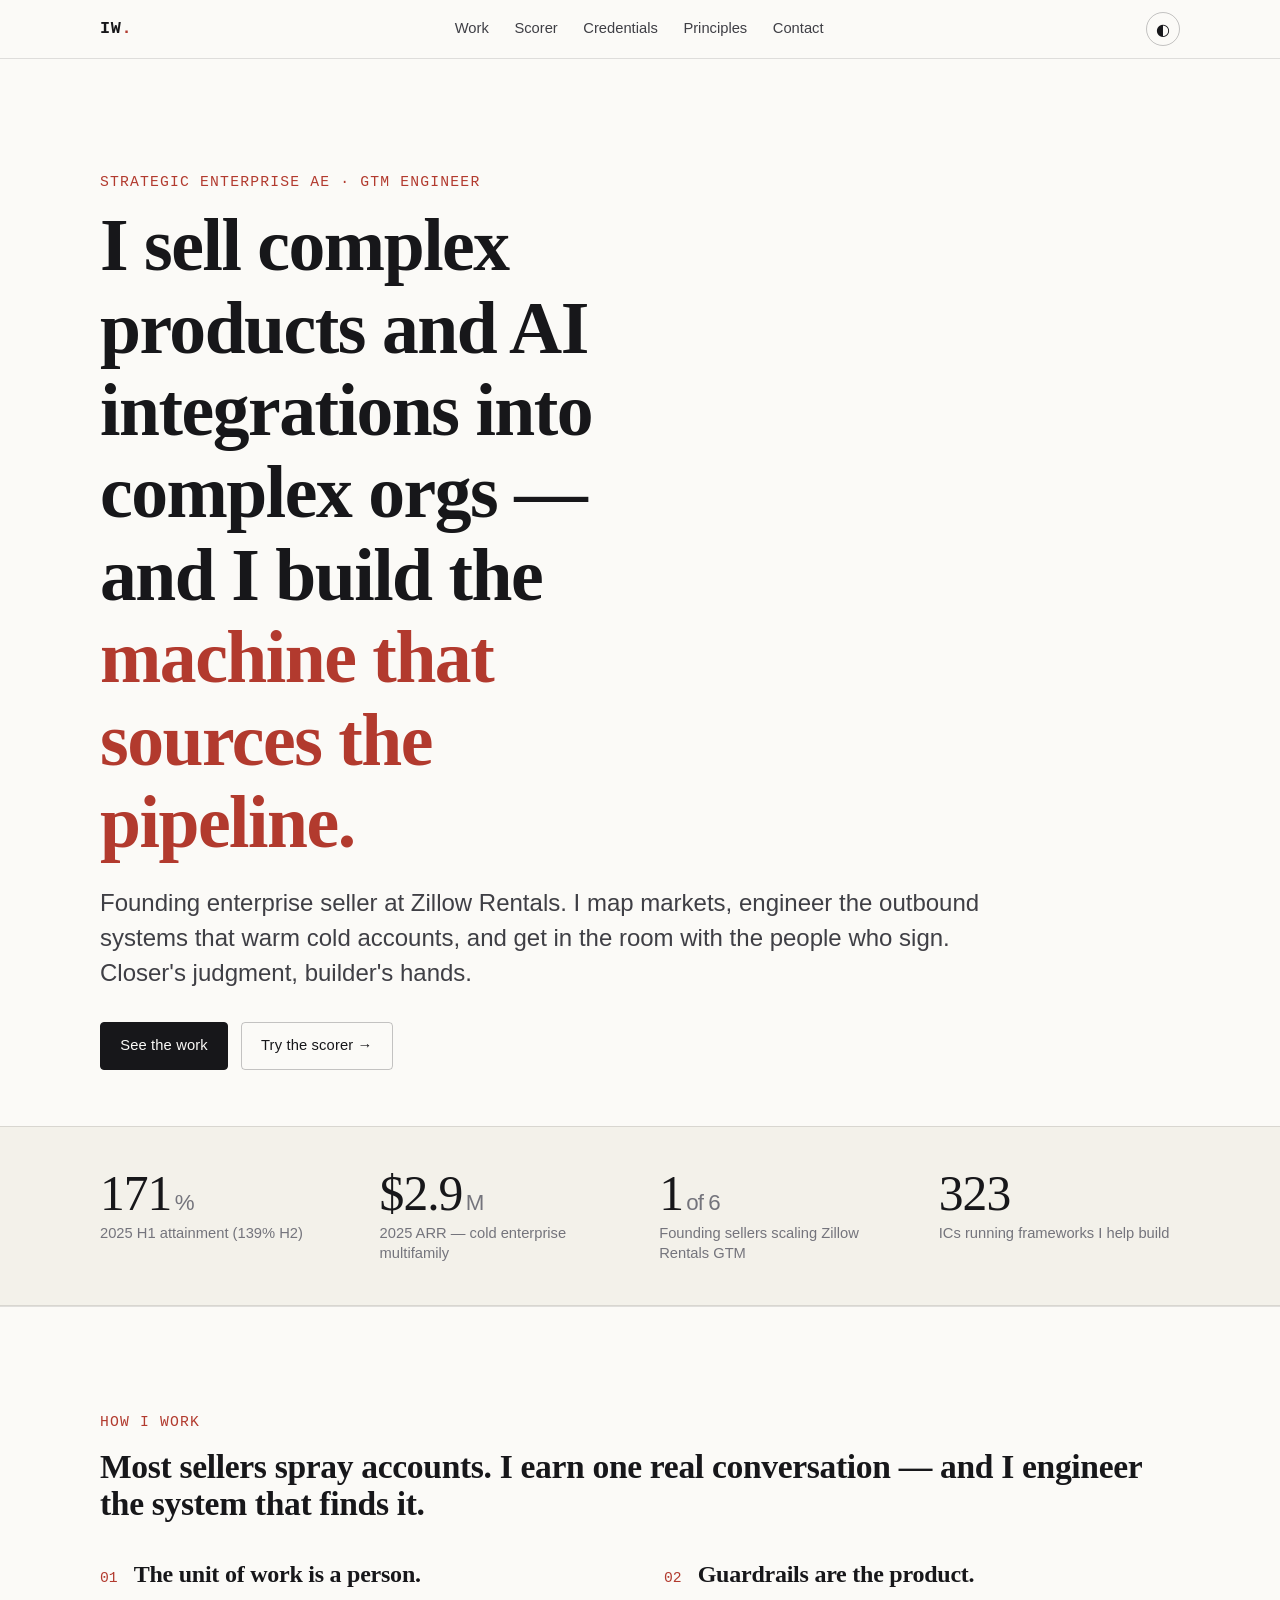
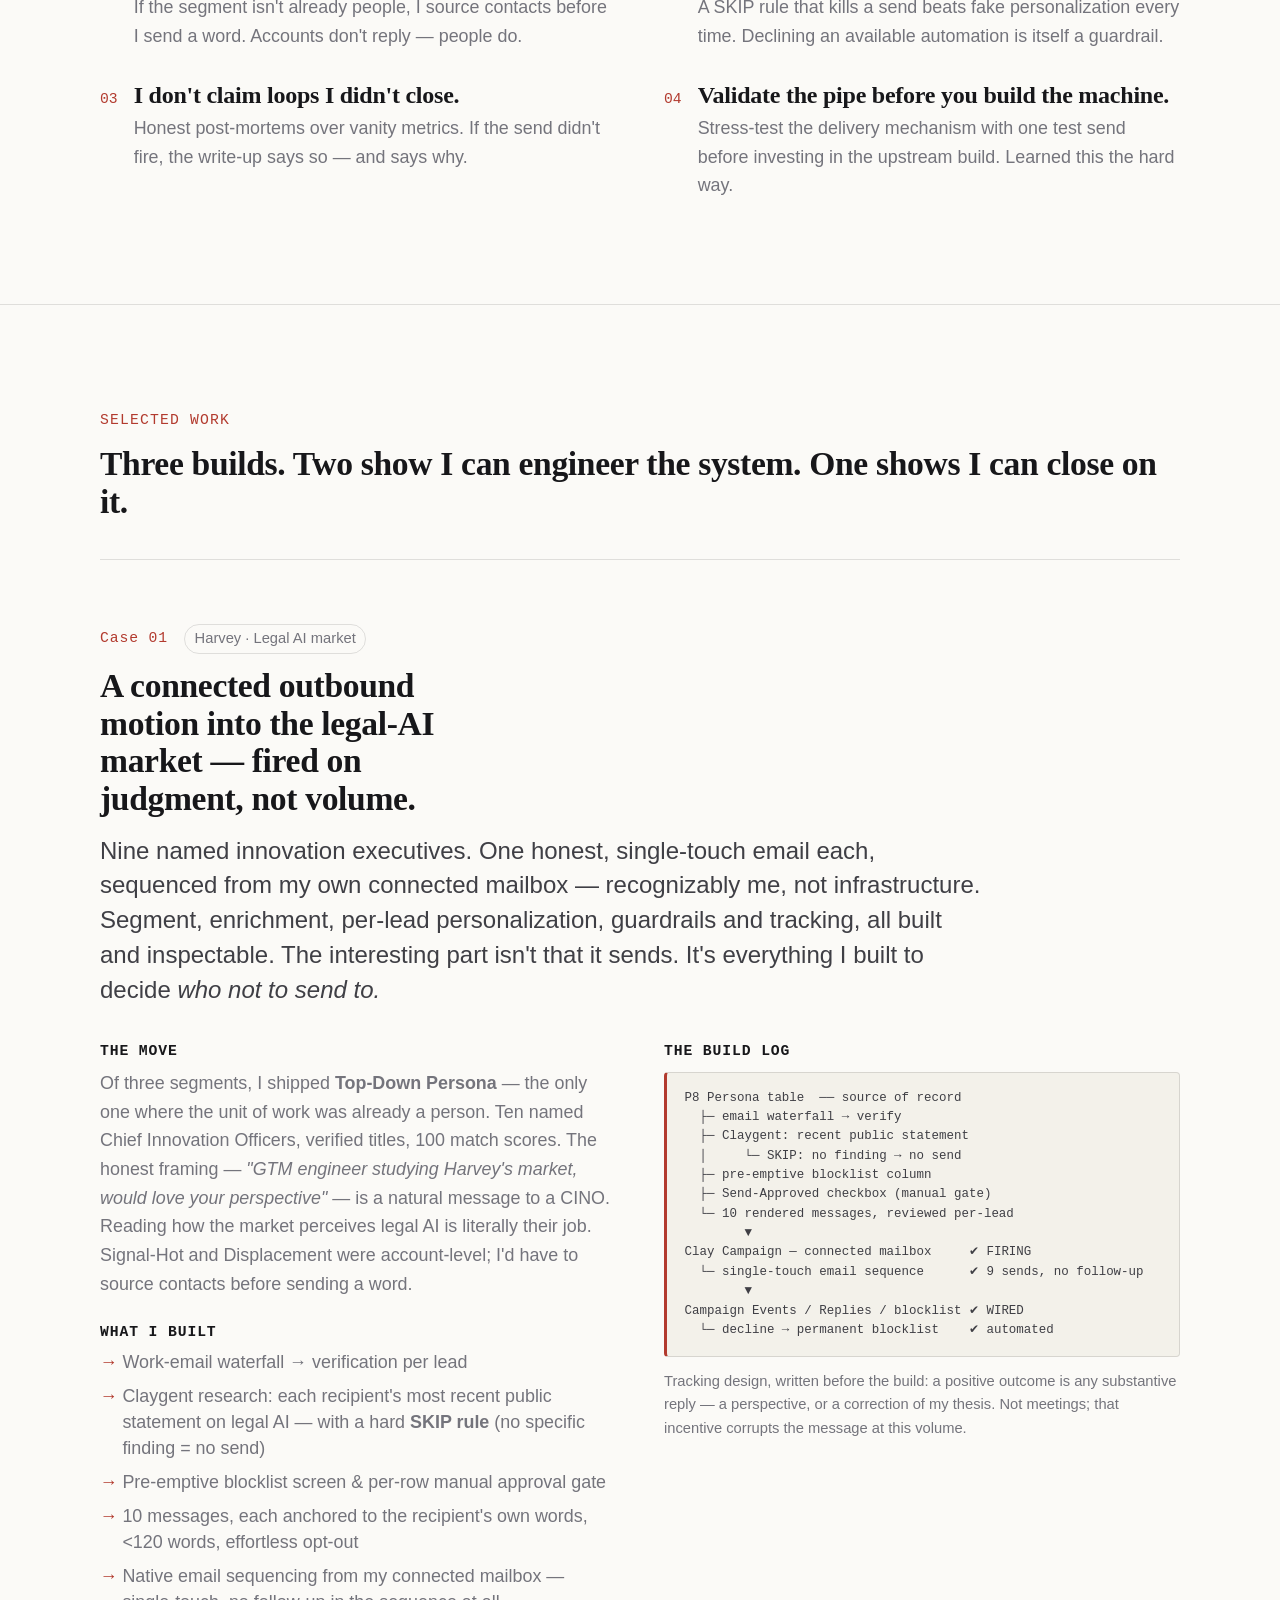
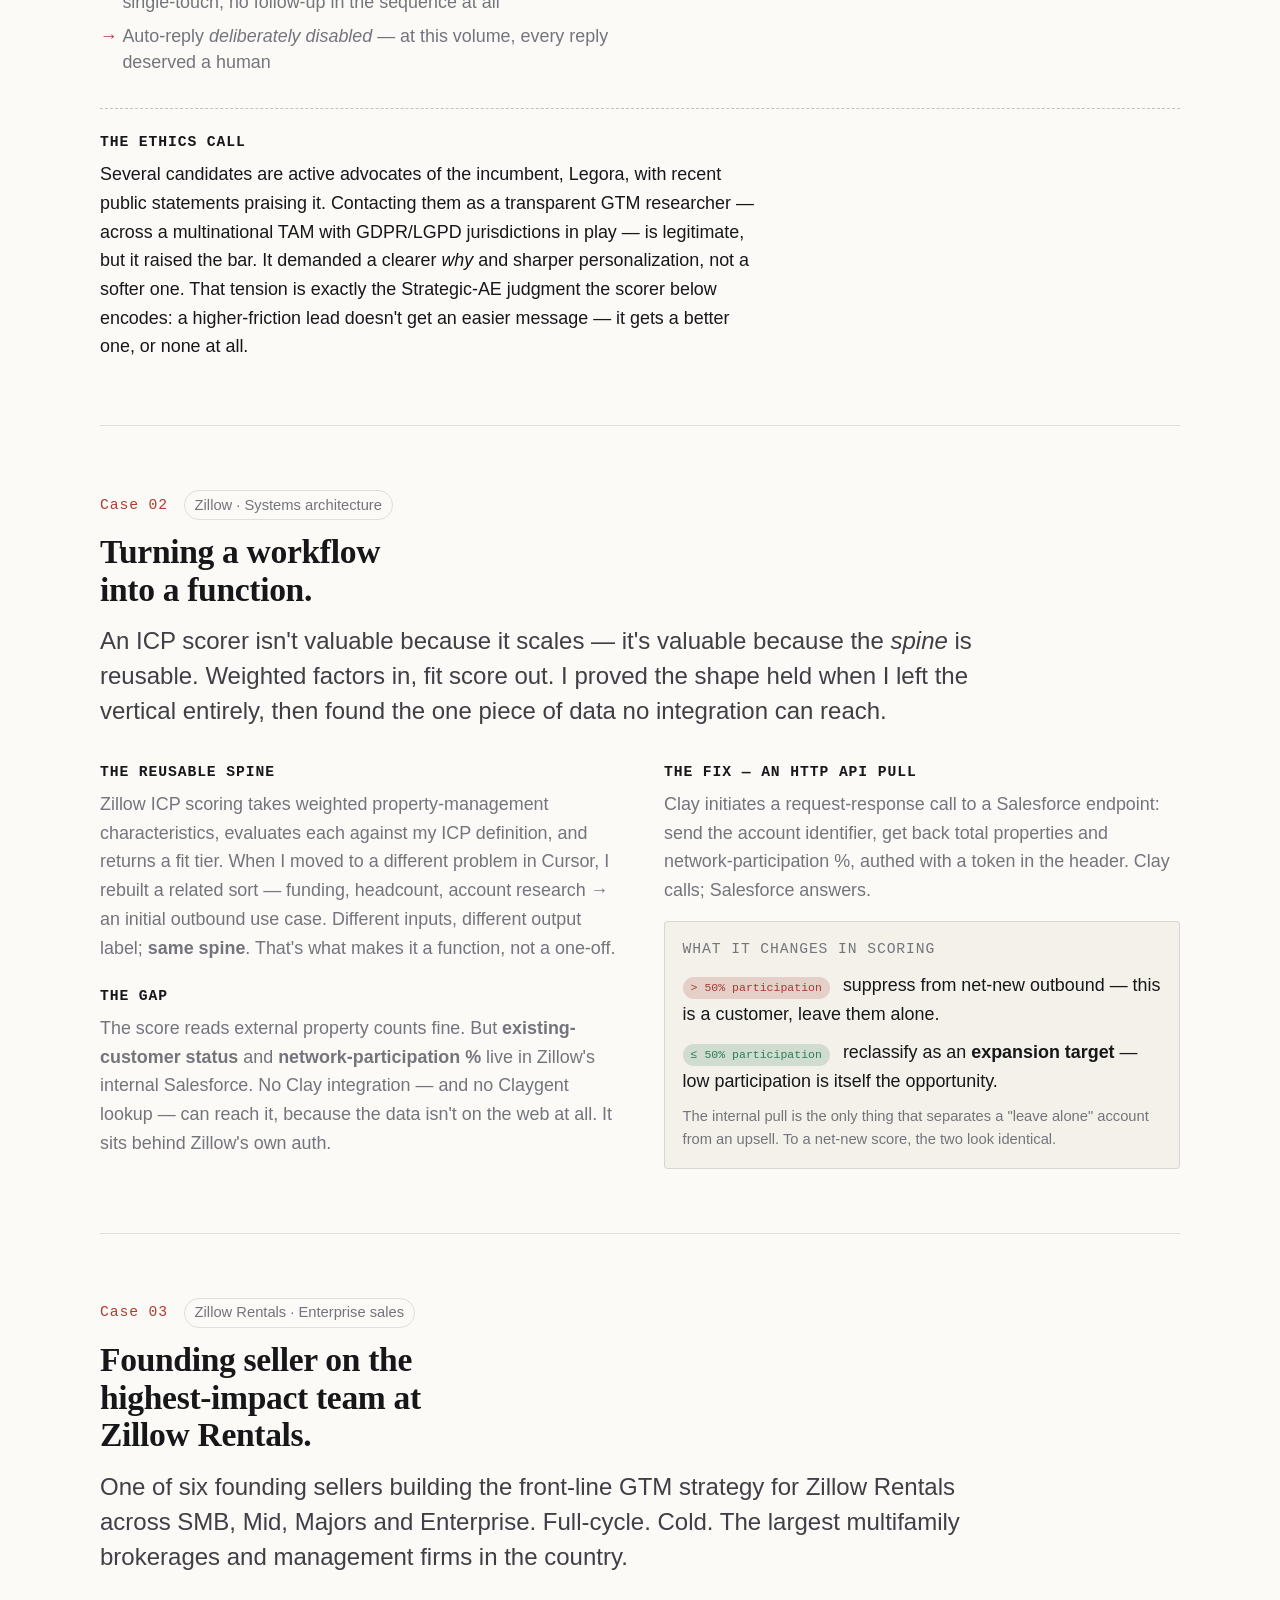
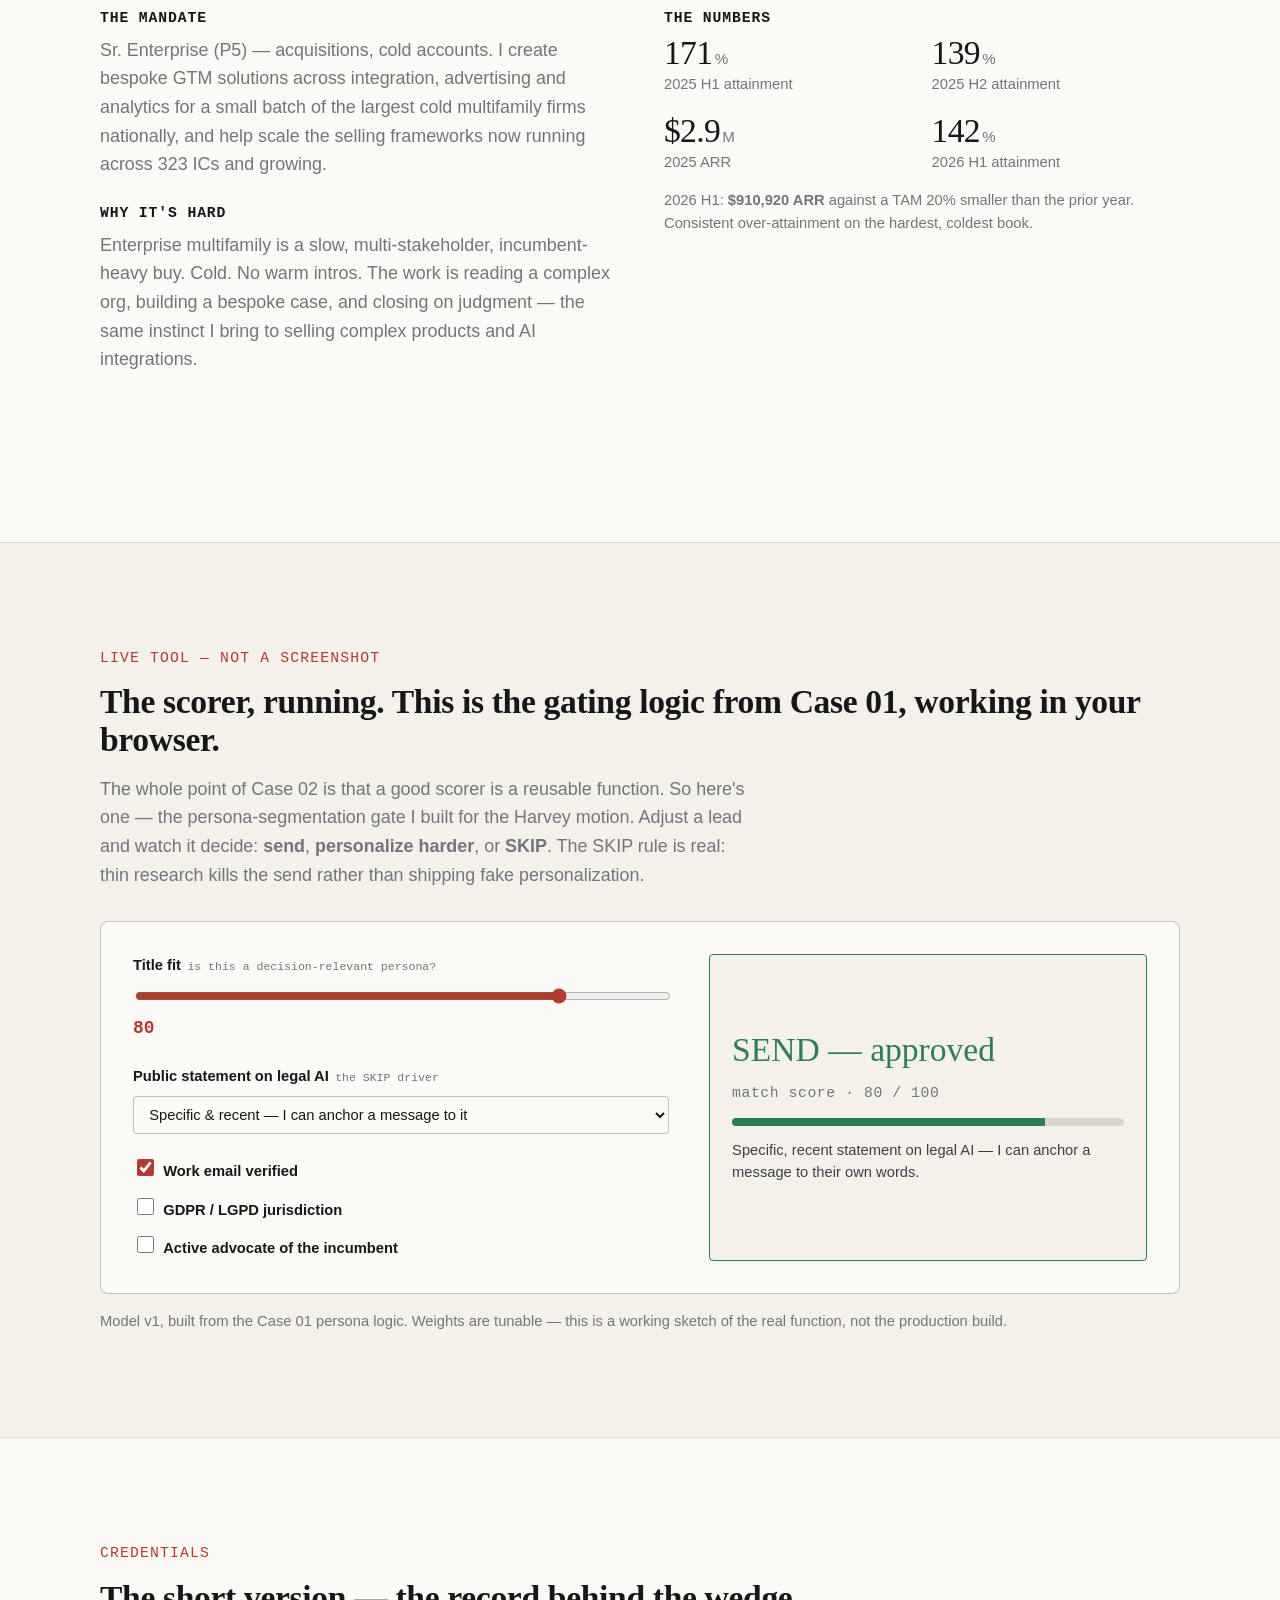
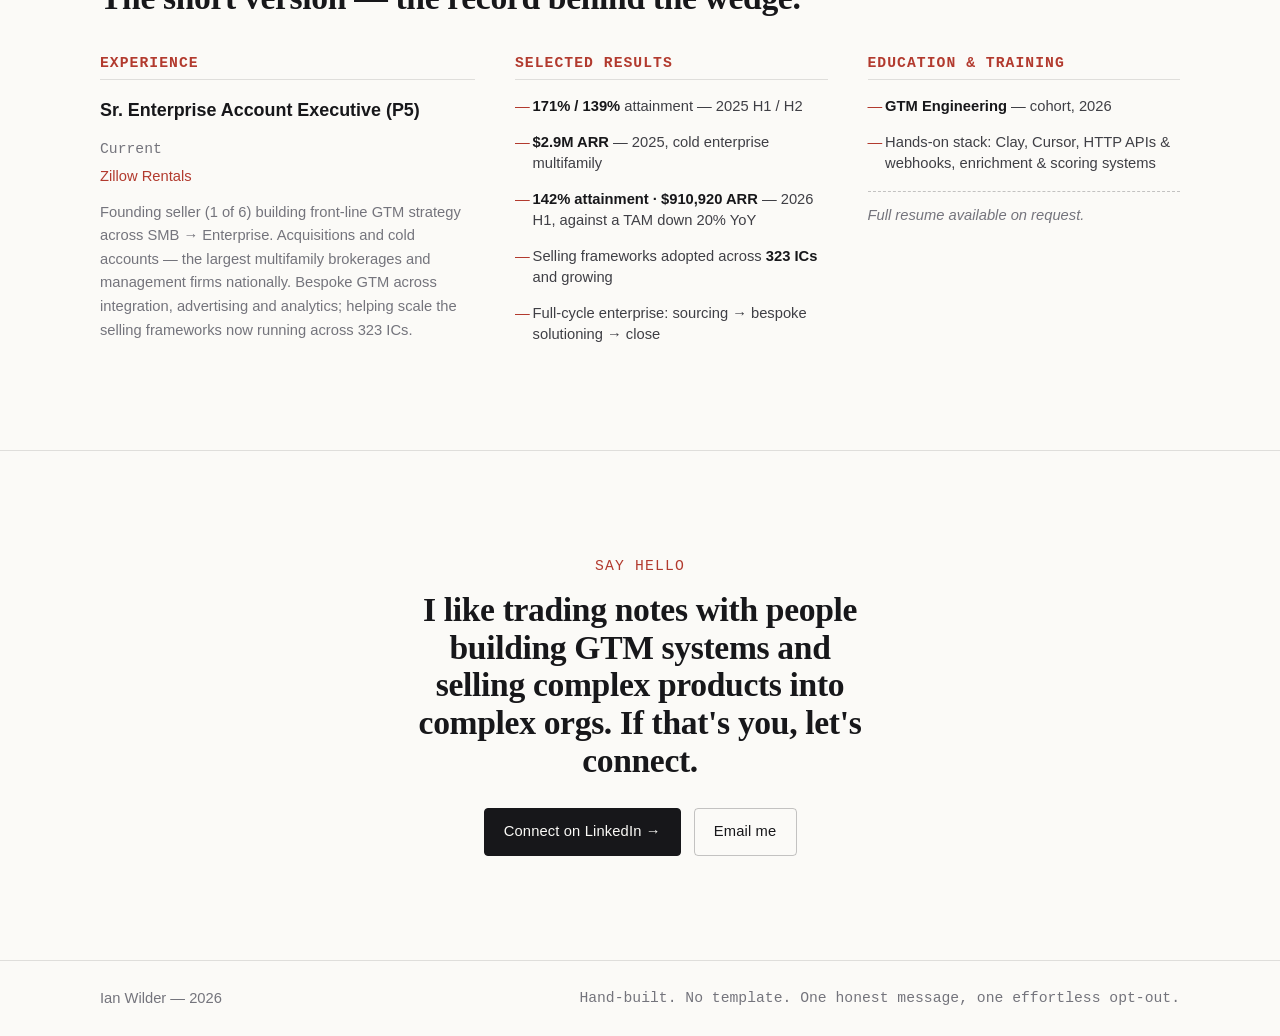
==== index.html @ 547ab1bb "Reframe positioning + add Credentials section - Hero/meta: 'complex AI' -> 'complex products and AI " ====
<!DOCTYPE html>
<html lang="en">
<head>
  <meta charset="UTF-8" />
  <meta name="viewport" content="width=device-width, initial-scale=1" />
  <title>Ian Wilder — Strategic Enterprise AE who builds his own pipeline</title>
  <meta name="description" content="Ian Wilder — Strategic enterprise AE and GTM engineer. I sell complex products and AI integrations into complex orgs and build the GTM systems that source the pipeline. Founding seller at Zillow Rentals." />
  <meta name="color-scheme" content="light dark" />
  <link rel="icon" href="data:image/svg+xml,%3Csvg xmlns='http://www.w3.org/2000/svg' viewBox='0 0 32 32'%3E%3Crect width='32' height='32' fill='%2317171a'/%3E%3Ctext x='50%25' y='53%25' dominant-baseline='middle' text-anchor='middle' font-family='monospace' font-weight='700' font-size='15' fill='%23fbfaf7'%3EIW%3C/text%3E%3Ccircle cx='25' cy='23' r='2.4' fill='%23b23a2e'/%3E%3C/svg%3E" />

  <!-- Open Graph -->
  <meta property="og:type" content="website" />
  <meta property="og:title" content="Ian Wilder — Strategic Enterprise AE who builds his own pipeline" />
  <meta property="og:description" content="Closer's judgment, builder's hands. I sell complex products and AI integrations into complex orgs and engineer the GTM systems that source the pipeline." />

  <link rel="preload" href="css/styles.css" as="style" />
  <link rel="stylesheet" href="css/styles.css" />
  <link rel="stylesheet" href="css/components.css" />
</head>
<body>
  <a href="#work" class="sr-only">Skip to work</a>

  <!-- ===================== NAV ===================== -->
  <header class="nav">
    <div class="wrap nav__inner">
      <a href="#top" class="nav__brand mono">IW<span class="nav__brand-dot">.</span></a>
      <nav class="nav__links" aria-label="Primary">
        <a href="#work">Work</a>
        <a href="#scorer">Scorer</a>
        <a href="#credentials">Credentials</a>
        <a href="#principles">Principles</a>
        <a href="#contact">Contact</a>
      </nav>
      <button id="themeToggle" class="theme-toggle" type="button" aria-label="Toggle colour theme" title="Toggle theme">
        <span aria-hidden="true" class="theme-toggle__icon">◐</span>
      </button>
    </div>
  </header>

  <main id="top">
    <!-- ===================== HERO ===================== -->
    <section class="hero">
      <div class="wrap">
        <p class="eyebrow">Strategic Enterprise AE · GTM Engineer</p>
        <h1 class="hero__title">
          I sell complex products and AI integrations into complex orgs&nbsp;— and I build the
          <span class="u-accent">machine that sources the pipeline.</span>
        </h1>
        <p class="hero__lead measure">
          Founding enterprise seller at Zillow Rentals. I map markets, engineer the
          outbound systems that warm cold accounts, and get in the room with the
          people who sign. Closer's judgment, builder's hands.
        </p>
        <div class="hero__cta">
          <a class="btn btn--primary" href="#work">See the work</a>
          <a class="btn" href="#scorer">Try the scorer &rarr;</a>
        </div>
      </div>
    </section>

    <!-- ===================== PROOF BAR ===================== -->
    <section class="proof" aria-label="Proof points">
      <div class="wrap proof__grid">
        <div class="stat">
          <span class="stat__num">171<span class="stat__unit">%</span></span>
          <span class="stat__label">2025 H1 attainment (139% H2)</span>
        </div>
        <div class="stat">
          <span class="stat__num">$2.9<span class="stat__unit">M</span></span>
          <span class="stat__label">2025 ARR — cold enterprise multifamily</span>
        </div>
        <div class="stat">
          <span class="stat__num">1<span class="stat__unit">of 6</span></span>
          <span class="stat__label">Founding sellers scaling Zillow Rentals GTM</span>
        </div>
        <div class="stat">
          <span class="stat__num">323</span>
          <span class="stat__label">ICs running frameworks I help build</span>
        </div>
      </div>
    </section>

    <!-- ===================== PRINCIPLES ===================== -->
    <section id="principles" class="section">
      <div class="wrap">
        <p class="eyebrow">How I work</p>
        <h2 class="section__title measure">Most sellers spray accounts. I earn one real conversation — and I engineer the system that finds it.</h2>
        <ol class="principles">
          <li class="principle">
            <span class="principle__n mono">01</span>
            <div>
              <h3>The unit of work is a person.</h3>
              <p class="muted">If the segment isn't already people, I source contacts before I send a word. Accounts don't reply — people do.</p>
            </div>
          </li>
          <li class="principle">
            <span class="principle__n mono">02</span>
            <div>
              <h3>Guardrails are the product.</h3>
              <p class="muted">A SKIP rule that kills a send beats fake personalization every time. Declining an available automation is itself a guardrail.</p>
            </div>
          </li>
          <li class="principle">
            <span class="principle__n mono">03</span>
            <div>
              <h3>I don't claim loops I didn't close.</h3>
              <p class="muted">Honest post-mortems over vanity metrics. If the send didn't fire, the write-up says so — and says why.</p>
            </div>
          </li>
          <li class="principle">
            <span class="principle__n mono">04</span>
            <div>
              <h3>Validate the pipe before you build the machine.</h3>
              <p class="muted">Stress-test the delivery mechanism with one test send before investing in the upstream build. Learned this the hard way.</p>
            </div>
          </li>
        </ol>
      </div>
    </section>

    <!-- ===================== WORK ===================== -->
    <section id="work" class="section">
      <div class="wrap">
        <p class="eyebrow">Selected work</p>
        <h2 class="section__title measure">Three builds. Two show I can engineer the system. One shows I can close on it.</h2>
      </div>

      <!-- CASE 01 -->
      <article class="case wrap" id="case-harvey">
        <header class="case__head">
          <span class="case__index mono">Case 01</span>
          <span class="case__tag">Harvey · Legal AI market</span>
        </header>
        <h3 class="case__title">A connected outbound motion into the legal-AI market — fired on judgment, not volume.</h3>
        <p class="case__dek measure">
          Nine named innovation executives. One honest, single-touch email each, sequenced
          from my own connected mailbox — recognizably me, not infrastructure. Segment,
          enrichment, per-lead personalization, guardrails and tracking, all built and
          inspectable. The interesting part isn't that it sends. It's everything I built to
          decide <em>who not to send to.</em>
        </p>

        <div class="case__grid">
          <div class="case__col">
            <h4 class="case__sub">The move</h4>
            <p class="muted">Of three segments, I shipped <strong>Top-Down Persona</strong> — the only one where the unit of work was already a person. Ten named Chief Innovation Officers, verified titles, 100 match scores. The honest framing — <em>"GTM engineer studying Harvey's market, would love your perspective"</em> — is a natural message to a CINO. Reading how the market perceives legal AI is literally their job. Signal-Hot and Displacement were account-level; I'd have to source contacts before sending a word.</p>

            <h4 class="case__sub">What I built</h4>
            <ul class="ticks muted">
              <li>Work-email waterfall → verification per lead</li>
              <li>Claygent research: each recipient's most recent public statement on legal AI — with a hard <strong>SKIP rule</strong> (no specific finding = no send)</li>
              <li>Pre-emptive blocklist screen &amp; per-row manual approval gate</li>
              <li>10 messages, each anchored to the recipient's own words, &lt;120 words, effortless opt-out</li>
              <li>Native email sequencing from my connected mailbox — single-touch, no follow-up in the sequence at all</li>
              <li>Auto-reply <em>deliberately disabled</em> — at this volume, every reply deserved a human</li>
            </ul>
          </div>

          <div class="case__col">
            <h4 class="case__sub">The build log</h4>
            <pre class="buildlog" aria-label="Build log for the outbound motion"><code>P8 Persona table  ── source of record
  ├─ email waterfall → verify
  ├─ Claygent: recent public statement
  │     └─ SKIP: no finding → no send
  ├─ pre-emptive blocklist column
  ├─ Send-Approved checkbox (manual gate)
  └─ 10 rendered messages, reviewed per-lead
        ▼
Clay Campaign — connected mailbox     ✔ FIRING
  └─ single-touch email sequence      ✔ 9 sends, no follow-up
        ▼
Campaign Events / Replies / blocklist ✔ WIRED
  └─ decline → permanent blocklist    ✔ automated</code></pre>
            <p class="case__note small muted">Tracking design, written before the build: a positive outcome is any substantive reply — a perspective, or a correction of my thesis. Not meetings; that incentive corrupts the message at this volume.</p>
          </div>
        </div>

        <div class="case__reflect">
          <h4 class="case__sub">The ethics call</h4>
          <p class="measure">
            Several candidates are active advocates of the incumbent, Legora, with recent
            public statements praising it. Contacting them as a transparent GTM researcher —
            across a multinational TAM with GDPR/LGPD jurisdictions in play — is legitimate,
            but it raised the bar. It demanded a clearer <em>why</em> and sharper
            personalization, not a softer one. That tension is exactly the Strategic-AE
            judgment the scorer below encodes: a higher-friction lead doesn't get an easier
            message — it gets a better one, or none at all.
          </p>
        </div>
      </article>

      <!-- CASE 02 -->
      <article class="case wrap" id="case-function">
        <header class="case__head">
          <span class="case__index mono">Case 02</span>
          <span class="case__tag">Zillow · Systems architecture</span>
        </header>
        <h3 class="case__title">Turning a workflow into a function.</h3>
        <p class="case__dek measure">
          An ICP scorer isn't valuable because it scales — it's valuable because the
          <em>spine</em> is reusable. Weighted factors in, fit score out. I proved the shape
          held when I left the vertical entirely, then found the one piece of data no
          integration can reach.
        </p>

        <div class="case__grid">
          <div class="case__col">
            <h4 class="case__sub">The reusable spine</h4>
            <p class="muted">Zillow ICP scoring takes weighted property-management characteristics, evaluates each against my ICP definition, and returns a fit tier. When I moved to a different problem in Cursor, I rebuilt a related sort — funding, headcount, account research → an initial outbound use case. Different inputs, different output label; <strong>same spine</strong>. That's what makes it a function, not a one-off.</p>

            <h4 class="case__sub">The gap</h4>
            <p class="muted">The score reads external property counts fine. But <strong>existing-customer status</strong> and <strong>network-participation&nbsp;%</strong> live in Zillow's internal Salesforce. No Clay integration — and no Claygent lookup — can reach it, because the data isn't on the web at all. It sits behind Zillow's own auth.</p>
          </div>

          <div class="case__col">
            <h4 class="case__sub">The fix — an HTTP API pull</h4>
            <p class="muted">Clay initiates a request-response call to a Salesforce endpoint: send the account identifier, get back total properties and network-participation&nbsp;%, authed with a token in the header. Clay calls; Salesforce answers.</p>
            <div class="rule-card">
              <p class="rule-card__label mono">What it changes in scoring</p>
              <p><span class="pill pill--low">&gt; 50% participation</span> suppress from net-new outbound — this is a customer, leave them alone.</p>
              <p><span class="pill pill--high">&le; 50% participation</span> reclassify as an <strong>expansion target</strong> — low participation is itself the opportunity.</p>
              <p class="small muted">The internal pull is the only thing that separates a "leave alone" account from an upsell. To a net-new score, the two look identical.</p>
            </div>
          </div>
        </div>
      </article>

      <!-- CASE 03 -->
      <article class="case wrap" id="case-zillow">
        <header class="case__head">
          <span class="case__index mono">Case 03</span>
          <span class="case__tag">Zillow Rentals · Enterprise sales</span>
        </header>
        <h3 class="case__title">Founding seller on the highest-impact team at Zillow Rentals.</h3>
        <p class="case__dek measure">
          One of six founding sellers building the front-line GTM strategy for Zillow
          Rentals across SMB, Mid, Majors and Enterprise. Full-cycle. Cold. The largest
          multifamily brokerages and management firms in the country.
        </p>

        <div class="case__grid">
          <div class="case__col">
            <h4 class="case__sub">The mandate</h4>
            <p class="muted">Sr. Enterprise (P5) — acquisitions, cold accounts. I create bespoke GTM solutions across integration, advertising and analytics for a small batch of the largest cold multifamily firms nationally, and help scale the selling frameworks now running across 323 ICs and growing.</p>

            <h4 class="case__sub">Why it's hard</h4>
            <p class="muted">Enterprise multifamily is a slow, multi-stakeholder, incumbent-heavy buy. Cold. No warm intros. The work is reading a complex org, building a bespoke case, and closing on judgment — the same instinct I bring to selling complex products and AI integrations.</p>
          </div>

          <div class="case__col">
            <h4 class="case__sub">The numbers</h4>
            <div class="stat-row">
              <div class="stat stat--sm"><span class="stat__num">171<span class="stat__unit">%</span></span><span class="stat__label">2025 H1 attainment</span></div>
              <div class="stat stat--sm"><span class="stat__num">139<span class="stat__unit">%</span></span><span class="stat__label">2025 H2 attainment</span></div>
              <div class="stat stat--sm"><span class="stat__num">$2.9<span class="stat__unit">M</span></span><span class="stat__label">2025 ARR</span></div>
              <div class="stat stat--sm"><span class="stat__num">142<span class="stat__unit">%</span></span><span class="stat__label">2026 H1 attainment</span></div>
            </div>
            <p class="small muted">2026 H1: <strong>$910,920 ARR</strong> against a TAM 20% smaller than the prior year. Consistent over-attainment on the hardest, coldest book.</p>
          </div>
        </div>
      </article>
    </section>

    <!-- ===================== SCORER (you-only) ===================== -->
    <section id="scorer" class="section section--scorer">
      <div class="wrap">
        <p class="eyebrow">Live tool — not a screenshot</p>
        <h2 class="section__title measure">The scorer, running. This is the gating logic from Case&nbsp;01, working in your browser.</h2>
        <p class="measure muted scorer__intro">
          The whole point of Case 02 is that a good scorer is a reusable function. So here's
          one — the persona-segmentation gate I built for the Harvey motion. Adjust a lead
          and watch it decide: <strong>send</strong>, <strong>personalize harder</strong>, or
          <strong>SKIP</strong>. The SKIP rule is real: thin research kills the send rather
          than shipping fake personalization.
        </p>

        <div class="scorer" id="icpScorer">
          <div class="scorer__controls">
            <div class="field">
              <label for="f-title">Title fit <span class="field__hint mono">is this a decision-relevant persona?</span></label>
              <input type="range" id="f-title" min="0" max="100" value="80" step="5" />
              <output for="f-title" id="o-title" class="mono">80</output>
            </div>

            <div class="field">
              <label for="f-statement">Public statement on legal AI <span class="field__hint mono">the SKIP driver</span></label>
              <select id="f-statement">
                <option value="specific" selected>Specific &amp; recent — I can anchor a message to it</option>
                <option value="generic">Generic / dated — nothing to anchor</option>
                <option value="none">None found</option>
              </select>
            </div>

            <div class="field field--switches">
              <label class="switch">
                <input type="checkbox" id="f-email" checked />
                <span>Work email verified</span>
              </label>
              <label class="switch">
                <input type="checkbox" id="f-gdpr" />
                <span>GDPR / LGPD jurisdiction</span>
              </label>
              <label class="switch">
                <input type="checkbox" id="f-incumbent" />
                <span>Active advocate of the incumbent</span>
              </label>
            </div>
          </div>

          <div class="scorer__result" id="scorerResult" aria-live="polite">
            <!-- populated by js/site.js -->
          </div>
        </div>
        <p class="small muted scorer__foot">
          Model v1, built from the Case&nbsp;01 persona logic. Weights are tunable — this is a
          working sketch of the real function, not the production build.
        </p>
      </div>
    </section>

    <!-- ===================== CREDENTIALS ===================== -->
    <section id="credentials" class="section">
      <div class="wrap">
        <p class="eyebrow">Credentials</p>
        <h2 class="section__title measure">The short version — the record behind the wedge.</h2>

        <div class="creds">
          <div class="creds__col">
            <h3 class="creds__h">Experience</h3>
            <ul class="creds__list">
              <li class="cred">
                <div class="cred__row">
                  <span class="cred__role">Sr. Enterprise Account Executive (P5)</span>
                  <span class="cred__when mono">Current</span>
                </div>
                <span class="cred__org">Zillow Rentals</span>
                <p class="small muted">Founding seller (1 of 6) building front-line GTM strategy across SMB → Enterprise. Acquisitions and cold accounts — the largest multifamily brokerages and management firms nationally. Bespoke GTM across integration, advertising and analytics; helping scale the selling frameworks now running across 323 ICs.</p>
              </li>
            </ul>
          </div>

          <div class="creds__col">
            <h3 class="creds__h">Selected results</h3>
            <ul class="creds__list creds__list--bullets">
              <li><strong>171% / 139%</strong> attainment — 2025 H1 / H2</li>
              <li><strong>$2.9M ARR</strong> — 2025, cold enterprise multifamily</li>
              <li><strong>142% attainment · $910,920 ARR</strong> — 2026 H1, against a TAM down 20% YoY</li>
              <li>Selling frameworks adopted across <strong>323 ICs</strong> and growing</li>
              <li>Full-cycle enterprise: sourcing → bespoke solutioning → close</li>
            </ul>
          </div>

          <div class="creds__col">
            <h3 class="creds__h">Education &amp; training</h3>
            <ul class="creds__list creds__list--bullets">
              <li><strong>GTM Engineering</strong> — cohort, 2026</li>
              <li>Hands-on stack: Clay, Cursor, HTTP APIs &amp; webhooks, enrichment &amp; scoring systems</li>
            </ul>
            <p class="small muted creds__resume">Full resume available on request.</p>
          </div>
        </div>
      </div>
    </section>

    <!-- ===================== CONTACT ===================== -->
    <section id="contact" class="section section--contact">
      <div class="wrap center">
        <p class="eyebrow">Say hello</p>
        <h2 class="section__title contact__title">I like trading notes with people building GTM systems and selling complex products into complex orgs. If that's you, let's connect.</h2>
        <div class="contact__links">
          <a class="btn btn--primary" href="https://www.linkedin.com/in/ian-wilder-513a35157/" target="_blank" rel="noopener">Connect on LinkedIn &rarr;</a>
          <a class="btn" href="mailto:iwilder17@gmail.com">Email me</a>
        </div>
      </div>
    </section>
  </main>

  <footer class="footer">
    <div class="wrap footer__inner small muted">
      <span>Ian Wilder — 2026</span>
      <span class="mono">Hand-built. No template. One honest message, one effortless opt-out.</span>
    </div>
  </footer>

  <script src="js/site.js" defer></script>
</body>
</html>
---- css/styles.css ----
/* =========================================================================
   Portfolio — design system
   Editorial / enterprise-credible. System fonts only (zero network, instant).
   Light + dark, mobile-first. One sharp accent, used sparingly.
   ========================================================================= */

/* ---- Design tokens ---------------------------------------------------- */
:root {
  /* Type families — system stacks, no web-font requests */
  --font-serif: "Iowan Old Style", "Palatino Linotype", Palatino, Georgia,
    "Times New Roman", serif;
  --font-sans: -apple-system, BlinkMacSystemFont, "Segoe UI", Roboto, Helvetica,
    Arial, sans-serif;
  --font-mono: ui-monospace, "SF Mono", "JetBrains Mono", "Fira Code", Menlo,
    Consolas, monospace;

  /* Palette — warm paper, ink, one vermillion accent (a quiet redline nod) */
  --paper: #fbfaf7;
  --paper-2: #f3f1ea;
  --ink: #17171a;
  --ink-soft: #3f3f45;
  --muted: #74747c;
  --line: rgba(20, 20, 22, 0.12);
  --line-strong: rgba(20, 20, 22, 0.24);
  --accent: #b23a2e;
  --accent-soft: rgba(178, 58, 46, 0.10);

  /* Semantic scoring colours (for the ICP tool) */
  --fit-high: #2f7d55;
  --fit-mid: #b8860b;
  --fit-low: #a23b30;

  /* Fluid type scale */
  --step--1: clamp(0.83rem, 0.80rem + 0.15vw, 0.92rem);
  --step-0: clamp(1rem, 0.96rem + 0.20vw, 1.12rem);
  --step-1: clamp(1.20rem, 1.10rem + 0.50vw, 1.50rem);
  --step-2: clamp(1.55rem, 1.35rem + 1.00vw, 2.10rem);
  --step-3: clamp(2.00rem, 1.60rem + 2.00vw, 3.10rem);
  --step-4: clamp(2.60rem, 1.90rem + 3.40vw, 4.60rem);

  /* Spacing + measure */
  --measure: 66ch;
  --gap: clamp(1rem, 0.7rem + 1.5vw, 1.6rem);
  --section-y: clamp(3.5rem, 2.5rem + 5vw, 7rem);
  --radius: 4px;
}

@media (prefers-color-scheme: dark) {
  :root {
    --paper: #131316;
    --paper-2: #1c1c20;
    --ink: #ecebe6;
    --ink-soft: #c4c3bd;
    --muted: #8b8b93;
    --line: rgba(255, 255, 255, 0.14);
    --line-strong: rgba(255, 255, 255, 0.28);
    --accent: #e2705f;
    --accent-soft: rgba(226, 112, 95, 0.14);
    --fit-high: #5cc48a;
    --fit-mid: #e0b64d;
    --fit-low: #e2705f;
  }
}
/* Explicit theme toggle wins over system preference */
:root[data-theme="dark"] {
  --paper: #131316; --paper-2: #1c1c20; --ink: #ecebe6; --ink-soft: #c4c3bd;
  --muted: #8b8b93; --line: rgba(255,255,255,0.14); --line-strong: rgba(255,255,255,0.28);
  --accent: #e2705f; --accent-soft: rgba(226,112,95,0.14);
  --fit-high: #5cc48a; --fit-mid: #e0b64d; --fit-low: #e2705f;
}
:root[data-theme="light"] {
  --paper: #fbfaf7; --paper-2: #f3f1ea; --ink: #17171a; --ink-soft: #3f3f45;
  --muted: #74747c; --line: rgba(20,20,22,0.12); --line-strong: rgba(20,20,22,0.24);
  --accent: #b23a2e; --accent-soft: rgba(178,58,46,0.10);
  --fit-high: #2f7d55; --fit-mid: #b8860b; --fit-low: #a23b30;
}

/* ---- Reset / base ----------------------------------------------------- */
*, *::before, *::after { box-sizing: border-box; }
html { -webkit-text-size-adjust: 100%; scroll-behavior: smooth; }
@media (prefers-reduced-motion: reduce) {
  html { scroll-behavior: auto; }
  *, *::before, *::after { animation-duration: 0.001ms !important; transition-duration: 0.001ms !important; }
}
body {
  margin: 0;
  background: var(--paper);
  color: var(--ink);
  font-family: var(--font-sans);
  font-size: var(--step-0);
  line-height: 1.6;
  -webkit-font-smoothing: antialiased;
  text-rendering: optimizeLegibility;
}
img { max-width: 100%; height: auto; display: block; }
a { color: inherit; text-underline-offset: 0.18em; text-decoration-thickness: 1px; }
a:hover { color: var(--accent); }
:focus-visible { outline: 2px solid var(--accent); outline-offset: 3px; border-radius: 2px; }

h1, h2, h3, h4 { font-family: var(--font-serif); font-weight: 600; line-height: 1.12; letter-spacing: -0.01em; margin: 0; }
p { margin: 0; }

/* ---- Layout primitives ------------------------------------------------ */
.wrap { width: min(100% - 2.5rem, 1080px); margin-inline: auto; }
.measure { max-width: var(--measure); }
.section { padding-block: var(--section-y); border-top: 1px solid var(--line); }
.stack > * + * { margin-top: var(--gap); }

.eyebrow {
  font-family: var(--font-mono);
  font-size: var(--step--1);
  letter-spacing: 0.08em;
  text-transform: uppercase;
  color: var(--accent);
  margin: 0;
}

/* ---- Utility ---------------------------------------------------------- */
.mono { font-family: var(--font-mono); }
.muted { color: var(--muted); }
.small { font-size: var(--step--1); }
.center { text-align: center; }
.sr-only {
  position: absolute; width: 1px; height: 1px; padding: 0; margin: -1px;
  overflow: hidden; clip: rect(0,0,0,0); white-space: nowrap; border: 0;
}
---- css/styles.css ----
/* =========================================================================
   Portfolio — design system
   Editorial / enterprise-credible. System fonts only (zero network, instant).
   Light + dark, mobile-first. One sharp accent, used sparingly.
   ========================================================================= */

/* ---- Design tokens ---------------------------------------------------- */
:root {
  /* Type families — system stacks, no web-font requests */
  --font-serif: "Iowan Old Style", "Palatino Linotype", Palatino, Georgia,
    "Times New Roman", serif;
  --font-sans: -apple-system, BlinkMacSystemFont, "Segoe UI", Roboto, Helvetica,
    Arial, sans-serif;
  --font-mono: ui-monospace, "SF Mono", "JetBrains Mono", "Fira Code", Menlo,
    Consolas, monospace;

  /* Palette — warm paper, ink, one vermillion accent (a quiet redline nod) */
  --paper: #fbfaf7;
  --paper-2: #f3f1ea;
  --ink: #17171a;
  --ink-soft: #3f3f45;
  --muted: #74747c;
  --line: rgba(20, 20, 22, 0.12);
  --line-strong: rgba(20, 20, 22, 0.24);
  --accent: #b23a2e;
  --accent-soft: rgba(178, 58, 46, 0.10);

  /* Semantic scoring colours (for the ICP tool) */
  --fit-high: #2f7d55;
  --fit-mid: #b8860b;
  --fit-low: #a23b30;

  /* Fluid type scale */
  --step--1: clamp(0.83rem, 0.80rem + 0.15vw, 0.92rem);
  --step-0: clamp(1rem, 0.96rem + 0.20vw, 1.12rem);
  --step-1: clamp(1.20rem, 1.10rem + 0.50vw, 1.50rem);
  --step-2: clamp(1.55rem, 1.35rem + 1.00vw, 2.10rem);
  --step-3: clamp(2.00rem, 1.60rem + 2.00vw, 3.10rem);
  --step-4: clamp(2.60rem, 1.90rem + 3.40vw, 4.60rem);

  /* Spacing + measure */
  --measure: 66ch;
  --gap: clamp(1rem, 0.7rem + 1.5vw, 1.6rem);
  --section-y: clamp(3.5rem, 2.5rem + 5vw, 7rem);
  --radius: 4px;
}

@media (prefers-color-scheme: dark) {
  :root {
    --paper: #131316;
    --paper-2: #1c1c20;
    --ink: #ecebe6;
    --ink-soft: #c4c3bd;
    --muted: #8b8b93;
    --line: rgba(255, 255, 255, 0.14);
    --line-strong: rgba(255, 255, 255, 0.28);
    --accent: #e2705f;
    --accent-soft: rgba(226, 112, 95, 0.14);
    --fit-high: #5cc48a;
    --fit-mid: #e0b64d;
    --fit-low: #e2705f;
  }
}
/* Explicit theme toggle wins over system preference */
:root[data-theme="dark"] {
  --paper: #131316; --paper-2: #1c1c20; --ink: #ecebe6; --ink-soft: #c4c3bd;
  --muted: #8b8b93; --line: rgba(255,255,255,0.14); --line-strong: rgba(255,255,255,0.28);
  --accent: #e2705f; --accent-soft: rgba(226,112,95,0.14);
  --fit-high: #5cc48a; --fit-mid: #e0b64d; --fit-low: #e2705f;
}
:root[data-theme="light"] {
  --paper: #fbfaf7; --paper-2: #f3f1ea; --ink: #17171a; --ink-soft: #3f3f45;
  --muted: #74747c; --line: rgba(20,20,22,0.12); --line-strong: rgba(20,20,22,0.24);
  --accent: #b23a2e; --accent-soft: rgba(178,58,46,0.10);
  --fit-high: #2f7d55; --fit-mid: #b8860b; --fit-low: #a23b30;
}

/* ---- Reset / base ----------------------------------------------------- */
*, *::before, *::after { box-sizing: border-box; }
html { -webkit-text-size-adjust: 100%; scroll-behavior: smooth; }
@media (prefers-reduced-motion: reduce) {
  html { scroll-behavior: auto; }
  *, *::before, *::after { animation-duration: 0.001ms !important; transition-duration: 0.001ms !important; }
}
body {
  margin: 0;
  background: var(--paper);
  color: var(--ink);
  font-family: var(--font-sans);
  font-size: var(--step-0);
  line-height: 1.6;
  -webkit-font-smoothing: antialiased;
  text-rendering: optimizeLegibility;
}
img { max-width: 100%; height: auto; display: block; }
a { color: inherit; text-underline-offset: 0.18em; text-decoration-thickness: 1px; }
a:hover { color: var(--accent); }
:focus-visible { outline: 2px solid var(--accent); outline-offset: 3px; border-radius: 2px; }

h1, h2, h3, h4 { font-family: var(--font-serif); font-weight: 600; line-height: 1.12; letter-spacing: -0.01em; margin: 0; }
p { margin: 0; }

/* ---- Layout primitives ------------------------------------------------ */
.wrap { width: min(100% - 2.5rem, 1080px); margin-inline: auto; }
.measure { max-width: var(--measure); }
.section { padding-block: var(--section-y); border-top: 1px solid var(--line); }
.stack > * + * { margin-top: var(--gap); }

.eyebrow {
  font-family: var(--font-mono);
  font-size: var(--step--1);
  letter-spacing: 0.08em;
  text-transform: uppercase;
  color: var(--accent);
  margin: 0;
}

/* ---- Utility ---------------------------------------------------------- */
.mono { font-family: var(--font-mono); }
.muted { color: var(--muted); }
.small { font-size: var(--step--1); }
.center { text-align: center; }
.sr-only {
  position: absolute; width: 1px; height: 1px; padding: 0; margin: -1px;
  overflow: hidden; clip: rect(0,0,0,0); white-space: nowrap; border: 0;
}
---- css/components.css ----
/* =========================================================================
   Components — nav, hero, proof, principles, cases, scorer, contact, footer
   ========================================================================= */

/* ---- Nav -------------------------------------------------------------- */
.nav {
  position: sticky; top: 0; z-index: 50;
  background: color-mix(in srgb, var(--paper) 88%, transparent);
  backdrop-filter: saturate(180%) blur(10px);
  border-bottom: 1px solid var(--line);
}
.nav__inner { display: flex; align-items: center; justify-content: space-between; height: 58px; }
.nav__brand { font-weight: 700; letter-spacing: 0.04em; text-decoration: none; font-size: 1.05rem; }
.nav__brand-dot { color: var(--accent); }
.nav__links { display: flex; gap: clamp(0.9rem, 2vw, 1.6rem); }
.nav__links a { text-decoration: none; font-size: var(--step--1); color: var(--ink-soft); }
.nav__links a:hover { color: var(--accent); }
@media (max-width: 560px) { .nav__links a[href="#principles"] { display: none; } }

.theme-toggle {
  border: 1px solid var(--line-strong); background: transparent; color: var(--ink);
  width: 34px; height: 34px; border-radius: 50%; cursor: pointer; font-size: 1rem;
  display: grid; place-items: center; transition: border-color .2s, transform .2s;
}
.theme-toggle:hover { border-color: var(--accent); transform: rotate(-20deg); }

/* ---- Hero ------------------------------------------------------------- */
.hero { padding-block: clamp(3.2rem, 2rem + 8vw, 7rem) clamp(2rem, 1rem + 4vw, 3.5rem); }
.hero__title {
  font-size: var(--step-4); max-width: 16ch; margin-top: 0.6rem; letter-spacing: -0.02em;
}
.u-accent { color: var(--accent); }
.hero__lead { font-size: var(--step-1); color: var(--ink-soft); margin-top: 1.4rem; line-height: 1.45; }
.hero__cta { display: flex; flex-wrap: wrap; gap: 0.8rem; margin-top: 2rem; }

/* ---- Buttons ---------------------------------------------------------- */
.btn {
  display: inline-flex; align-items: center; gap: 0.4em;
  padding: 0.7rem 1.2rem; border: 1px solid var(--line-strong); border-radius: var(--radius);
  font-size: var(--step--1); font-weight: 500; text-decoration: none; letter-spacing: 0.01em;
  transition: background .18s, color .18s, border-color .18s, transform .1s;
}
.btn:hover { border-color: var(--accent); color: var(--accent); transform: translateY(-1px); }
.btn--primary { background: var(--ink); color: var(--paper); border-color: var(--ink); }
.btn--primary:hover { background: var(--accent); border-color: var(--accent); color: #fff; }

/* ---- Proof bar -------------------------------------------------------- */
.proof { background: var(--paper-2); border-block: 1px solid var(--line); }
.proof__grid {
  display: grid; grid-template-columns: repeat(4, 1fr);
  gap: clamp(1rem, 3vw, 2.5rem); padding-block: clamp(1.8rem, 4vw, 2.6rem);
}
@media (max-width: 720px) { .proof__grid { grid-template-columns: repeat(2, 1fr); row-gap: 1.6rem; } }
.stat { display: flex; flex-direction: column; gap: 0.35rem; }
.stat__num { font-family: var(--font-serif); font-size: var(--step-3); line-height: 1; letter-spacing: -0.02em; }
.stat__unit { font-size: 0.45em; color: var(--muted); margin-left: 0.15em; font-family: var(--font-sans); }
.stat__label { font-size: var(--step--1); color: var(--muted); line-height: 1.35; }
.stat--sm .stat__num { font-size: var(--step-2); }

/* ---- Section headings ------------------------------------------------- */
.section__title { font-size: var(--step-2); margin-top: 0.8rem; max-width: 24ch; }
.section .section__title.measure { max-width: var(--measure); }

/* ---- Principles ------------------------------------------------------- */
.principles { list-style: none; padding: 0; margin: 2.4rem 0 0; display: grid; gap: 1.6rem; }
@media (min-width: 760px) { .principles { grid-template-columns: 1fr 1fr; gap: 2rem 3rem; } }
.principle { display: flex; gap: 1rem; align-items: baseline; }
.principle__n { color: var(--accent); font-size: var(--step--1); padding-top: 0.15rem; }
.principle h3 { font-size: var(--step-1); margin-bottom: 0.3rem; }

/* ---- Case studies ----------------------------------------------------- */
.case { padding-block: clamp(2.6rem, 5vw, 4.5rem); border-top: 1px solid var(--line); }
.case:first-of-type { margin-top: 2.4rem; }
.case__head { display: flex; align-items: center; gap: 1rem; flex-wrap: wrap; }
.case__index { color: var(--accent); font-size: var(--step--1); letter-spacing: 0.06em; }
.case__tag {
  font-size: var(--step--1); color: var(--muted); border: 1px solid var(--line);
  padding: 0.15rem 0.6rem; border-radius: 100px;
}
.case__title { font-size: var(--step-2); margin-top: 0.8rem; max-width: 20ch; }
.case__dek { font-size: var(--step-1); color: var(--ink-soft); margin-top: 1rem; line-height: 1.45; }
.case__grid { display: grid; gap: 2rem; margin-top: 2.2rem; }
.case__col { min-width: 0; } /* let overflow-x:auto children contain themselves */
@media (min-width: 820px) { .case__grid { grid-template-columns: 1fr 1fr; gap: 3rem; } }
.case__sub {
  font-family: var(--font-mono); font-size: var(--step--1); text-transform: uppercase;
  letter-spacing: 0.06em; color: var(--ink); margin: 1.6rem 0 0.6rem;
}
.case__col > .case__sub:first-child { margin-top: 0; }
.case__reflect { margin-top: 2rem; padding-top: 1.6rem; border-top: 1px dashed var(--line-strong); }
.case__reflect .case__sub { margin-top: 0; }
.case__reflect p + p { margin-top: 0.8rem; }
.case__note { margin-top: 0.7rem; }

.ticks { list-style: none; padding: 0; margin: 0; display: grid; gap: 0.5rem; }
.ticks li { position: relative; padding-left: 1.4rem; line-height: 1.45; }
.ticks li::before { content: "→"; position: absolute; left: 0; color: var(--accent); }

/* Build log */
.buildlog {
  background: var(--paper-2); border: 1px solid var(--line); border-radius: var(--radius);
  padding: 1rem 1.1rem; overflow-x: auto; font-family: var(--font-mono);
  font-size: 0.78rem; line-height: 1.55; color: var(--ink-soft);
  border-left: 3px solid var(--accent);
}
.buildlog code { white-space: pre; }
.buildlog { max-width: 100%; }

/* Rule card (Case 02) */
.rule-card {
  margin-top: 1rem; border: 1px solid var(--line); border-radius: var(--radius);
  padding: 1rem 1.1rem; background: var(--paper-2); display: grid; gap: 0.6rem;
}
.rule-card__label { font-size: var(--step--1); text-transform: uppercase; letter-spacing: 0.06em; color: var(--muted); }
.pill {
  display: inline-block; font-family: var(--font-mono); font-size: 0.72rem;
  padding: 0.1rem 0.5rem; border-radius: 100px; margin-right: 0.5rem; white-space: nowrap;
}
.pill--high { background: color-mix(in srgb, var(--fit-high) 18%, transparent); color: var(--fit-high); }
.pill--mid  { background: color-mix(in srgb, var(--fit-mid) 18%, transparent);  color: var(--fit-mid); }
.pill--low  { background: color-mix(in srgb, var(--fit-low) 18%, transparent);  color: var(--fit-low); }

.stat-row { display: grid; grid-template-columns: 1fr 1fr; gap: 1.2rem; margin-bottom: 1rem; }

/* ---- Scorer ----------------------------------------------------------- */
.section--scorer { background: var(--paper-2); }
.scorer__intro { margin-top: 1rem; }
.scorer {
  display: grid; gap: 1.5rem; margin-top: 2rem;
  border: 1px solid var(--line-strong); border-radius: calc(var(--radius) * 2);
  padding: clamp(1.2rem, 3vw, 2rem); background: var(--paper);
}
@media (min-width: 820px) { .scorer { grid-template-columns: 1.1fr 0.9fr; gap: 2.5rem; align-items: stretch; } }
.scorer__controls, .scorer__result { min-width: 0; }
.scorer__controls { display: grid; gap: 1.4rem; align-content: start; }
.field { display: grid; gap: 0.5rem; }
.field label { font-size: var(--step--1); font-weight: 600; display: flex; flex-wrap: wrap; gap: 0.4rem; align-items: baseline; }
.field__hint { font-weight: 400; color: var(--muted); font-size: 0.72rem; text-transform: none; letter-spacing: 0; }
.field input[type="range"] { width: 100%; accent-color: var(--accent); }
.field output { color: var(--accent); font-weight: 600; }
.field select {
  width: 100%; padding: 0.55rem 0.7rem; border: 1px solid var(--line-strong);
  border-radius: var(--radius); background: var(--paper); color: var(--ink);
  font-family: var(--font-sans); font-size: var(--step--1);
}
.field--switches { gap: 0.7rem; }
.switch { display: flex; align-items: center; gap: 0.6rem; font-weight: 400; font-size: var(--step--1); cursor: pointer; }
.switch input { width: 1.05rem; height: 1.05rem; accent-color: var(--accent); }

.scorer__result {
  border-radius: var(--radius); border: 1px solid var(--line);
  padding: 1.4rem; display: flex; flex-direction: column; justify-content: center;
  gap: 0.8rem; background: var(--paper-2); min-height: 220px; transition: border-color .3s;
}
.result__verdict { font-family: var(--font-serif); font-size: var(--step-2); line-height: 1.1; }
.result__score { font-family: var(--font-mono); font-size: var(--step--1); color: var(--muted); letter-spacing: 0.04em; }
.result__bar { height: 8px; border-radius: 100px; background: var(--line); overflow: hidden; }
.result__bar span { display: block; height: 100%; transition: width .4s ease, background .3s; }
.result__reason { font-size: var(--step--1); color: var(--ink-soft); line-height: 1.5; }
.result--high { border-color: var(--fit-high); }
.result--mid  { border-color: var(--fit-mid); }
.result--low  { border-color: var(--fit-low); }
.result--high .result__verdict { color: var(--fit-high); }
.result--mid  .result__verdict { color: var(--fit-mid); }
.result--low  .result__verdict { color: var(--fit-low); }
.scorer__foot { margin-top: 1rem; }

/* ---- Credentials ------------------------------------------------------ */
.creds { display: grid; gap: 2rem; margin-top: 2.4rem; }
@media (min-width: 760px) {
  .creds { grid-template-columns: 1.2fr 1fr 1fr; gap: 2.5rem; }
}
.creds__col { min-width: 0; }
.creds__h {
  font-family: var(--font-mono); font-size: var(--step--1); text-transform: uppercase;
  letter-spacing: 0.07em; color: var(--accent); margin-bottom: 1rem;
  padding-bottom: 0.5rem; border-bottom: 1px solid var(--line);
}
.creds__list { list-style: none; padding: 0; margin: 0; display: grid; gap: 0.9rem; }
.creds__list--bullets li { position: relative; padding-left: 1.1rem; line-height: 1.45; font-size: var(--step--1); color: var(--ink-soft); }
.creds__list--bullets li::before { content: "—"; position: absolute; left: 0; color: var(--accent); }
.creds__list--bullets strong { color: var(--ink); }
.cred { display: grid; gap: 0.25rem; }
.cred__row { display: flex; justify-content: space-between; align-items: baseline; gap: 0.8rem; flex-wrap: wrap; }
.cred__role { font-weight: 600; font-size: var(--step-0); }
.cred__when { font-size: var(--step--1); color: var(--muted); white-space: nowrap; }
.cred__org { color: var(--accent); font-size: var(--step--1); }
.cred p { margin-top: 0.5rem; }
.creds__resume { margin-top: 1rem; padding-top: 0.8rem; border-top: 1px dashed var(--line-strong); font-style: italic; }

/* ---- Contact ---------------------------------------------------------- */
.section--contact { border-top: 1px solid var(--line); }
.contact__title { margin-inline: auto; max-width: 28ch; font-size: var(--step-2); }
.contact__links { display: flex; flex-wrap: wrap; gap: 0.8rem; justify-content: center; margin-top: 1.8rem; }

/* ---- Footer ----------------------------------------------------------- */
.footer { border-top: 1px solid var(--line); padding-block: 1.6rem; }
.footer__inner { display: flex; justify-content: space-between; gap: 1rem; flex-wrap: wrap; }
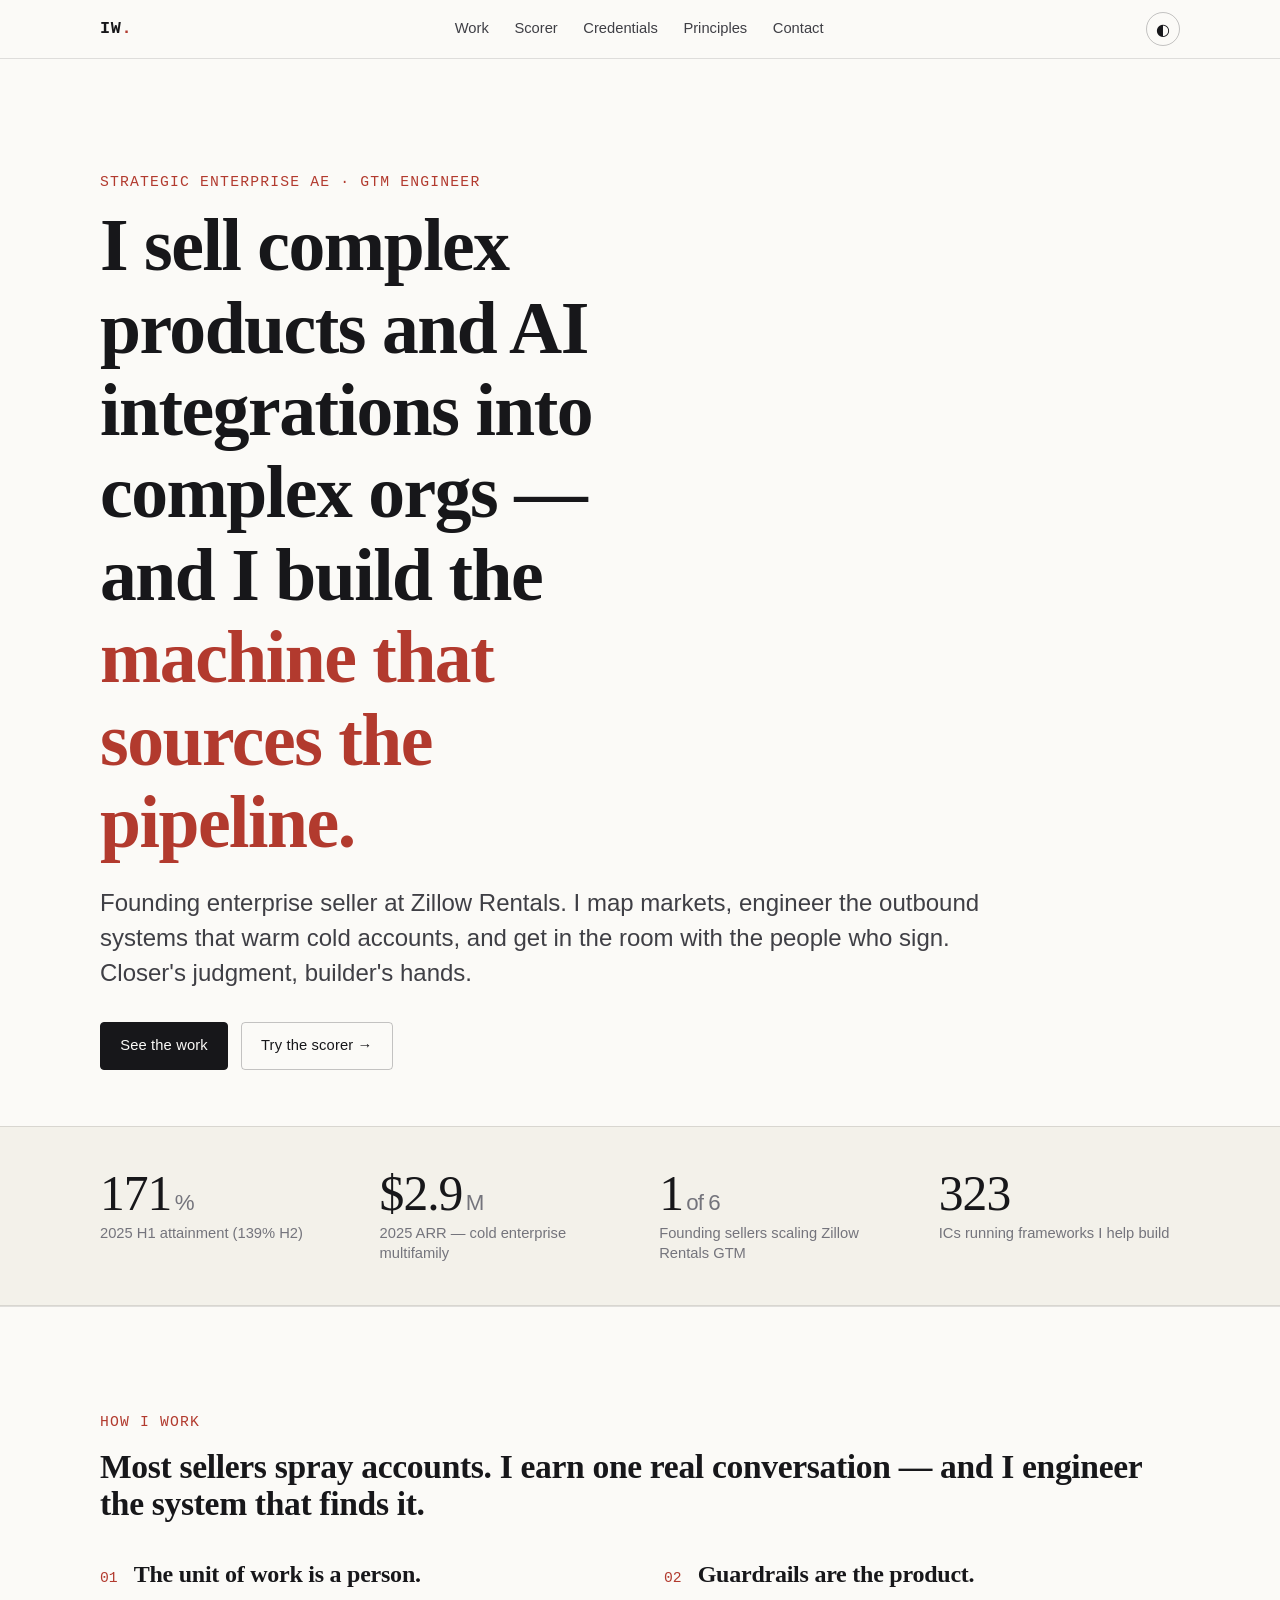
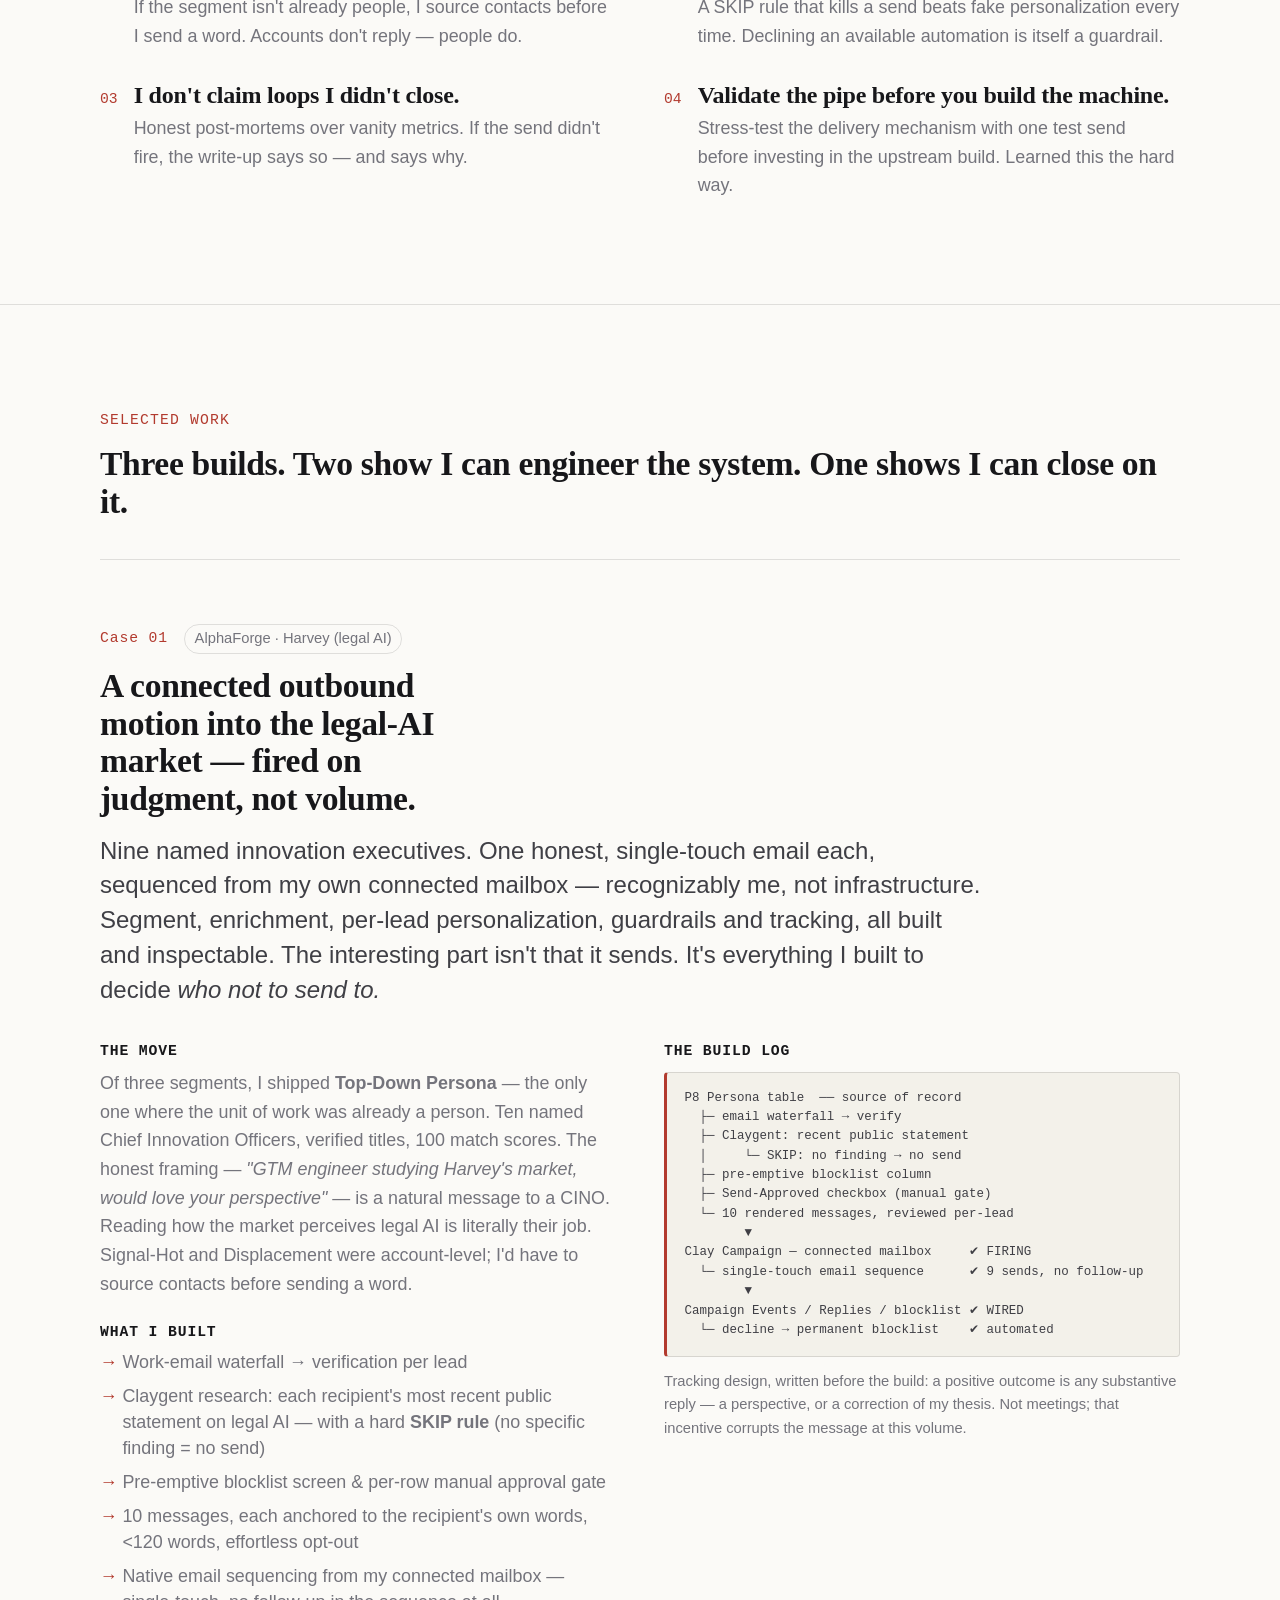
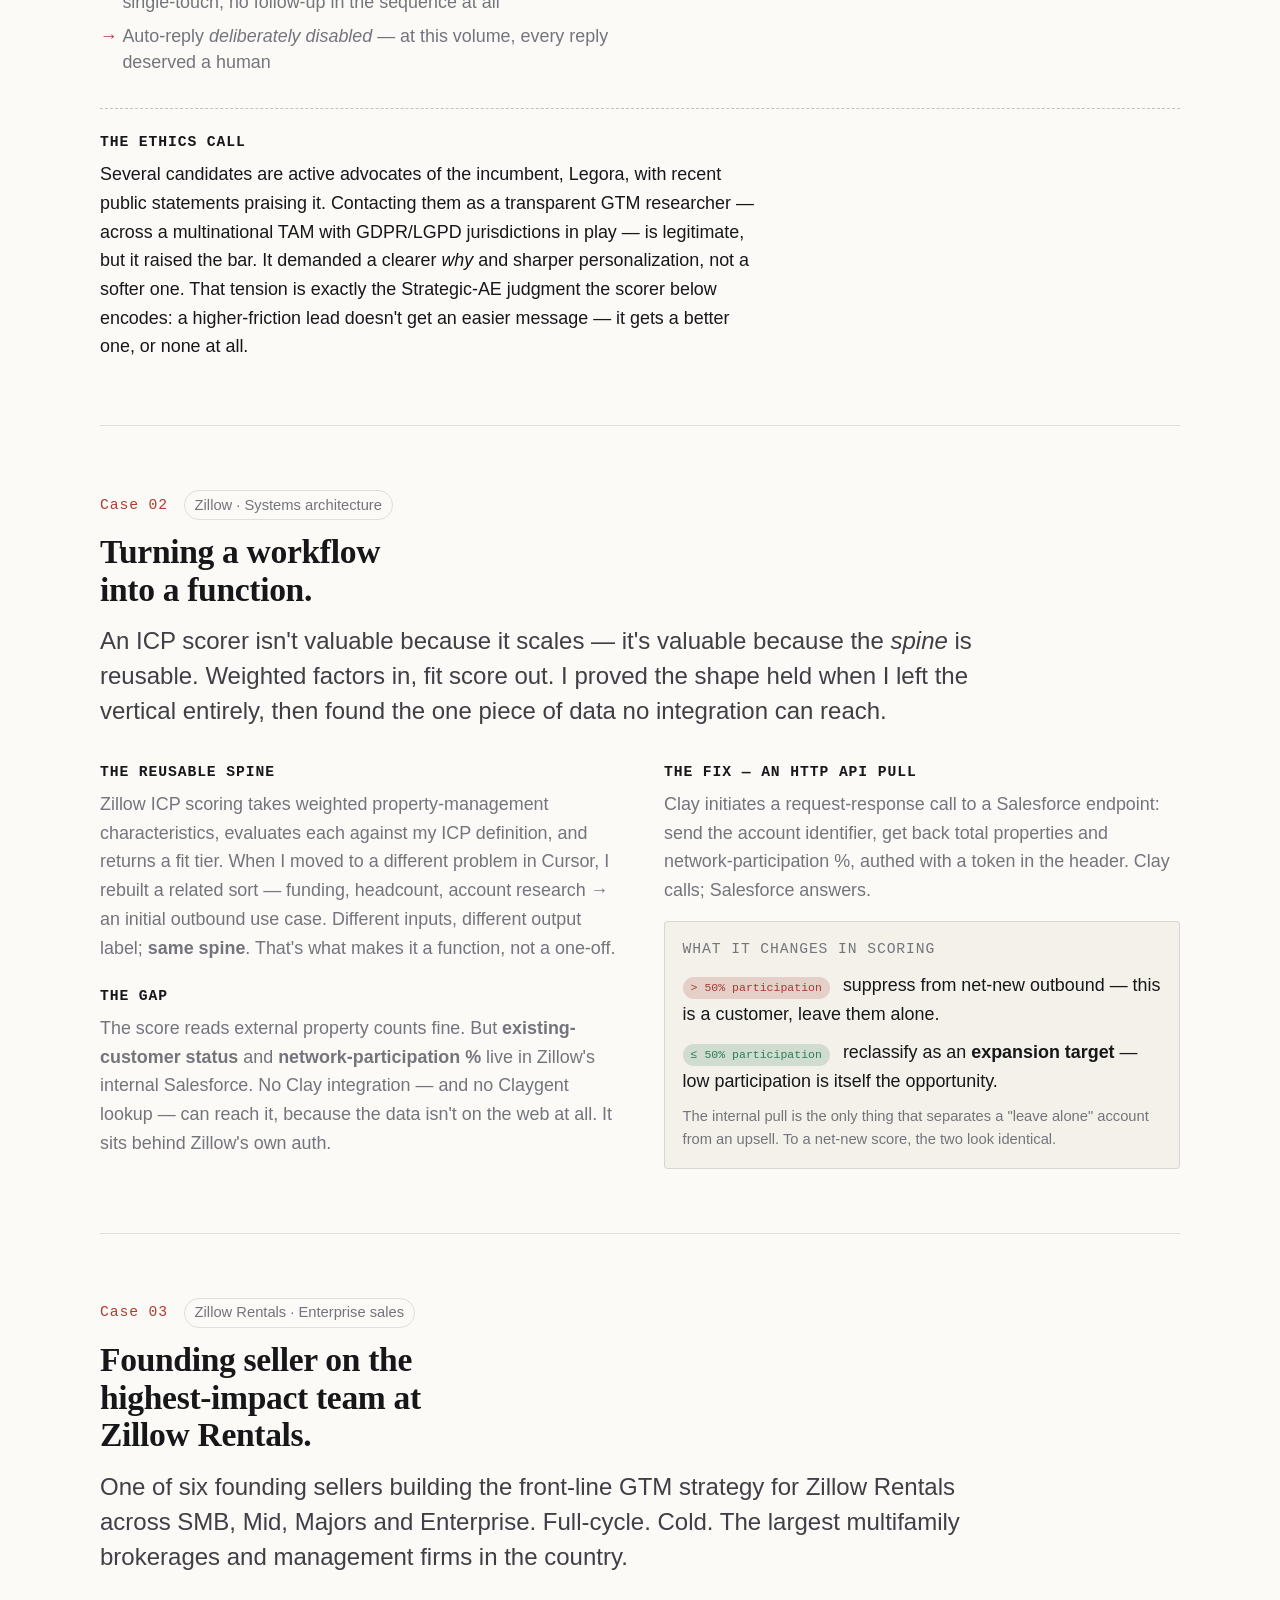
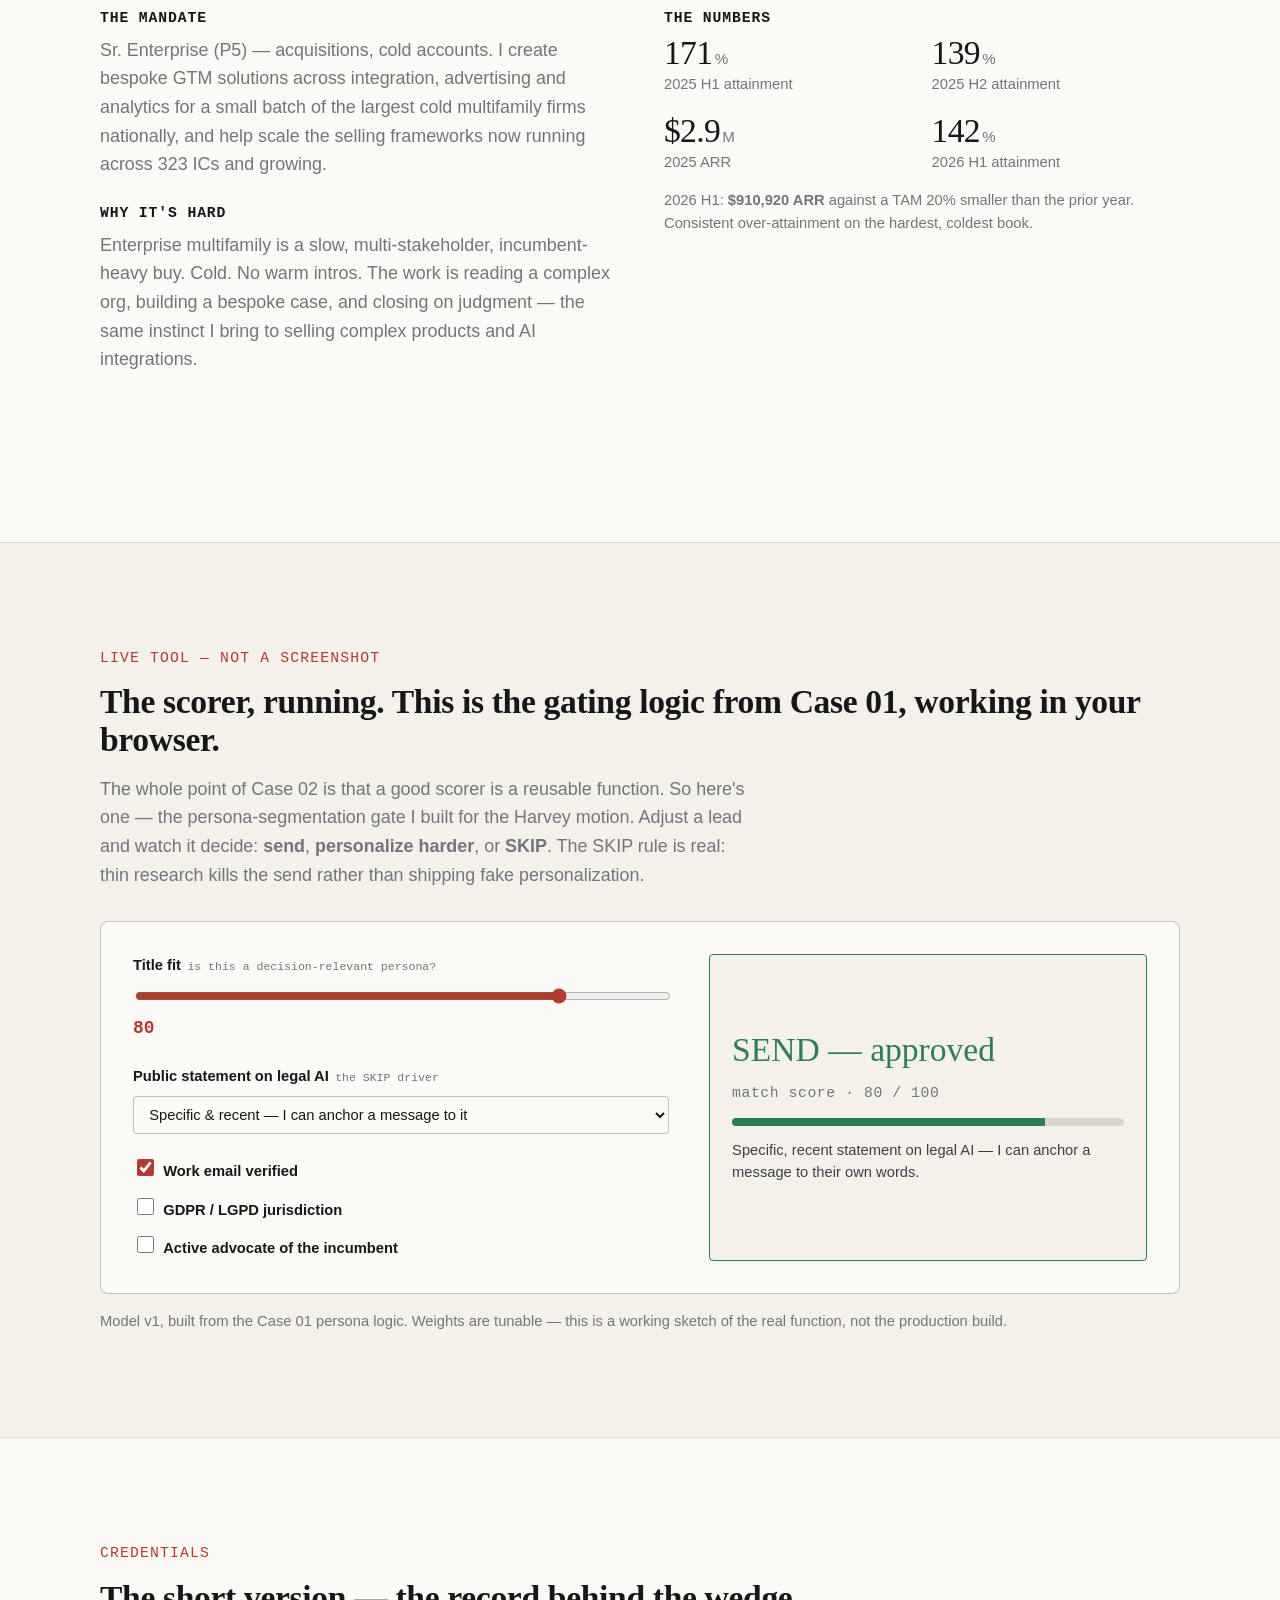
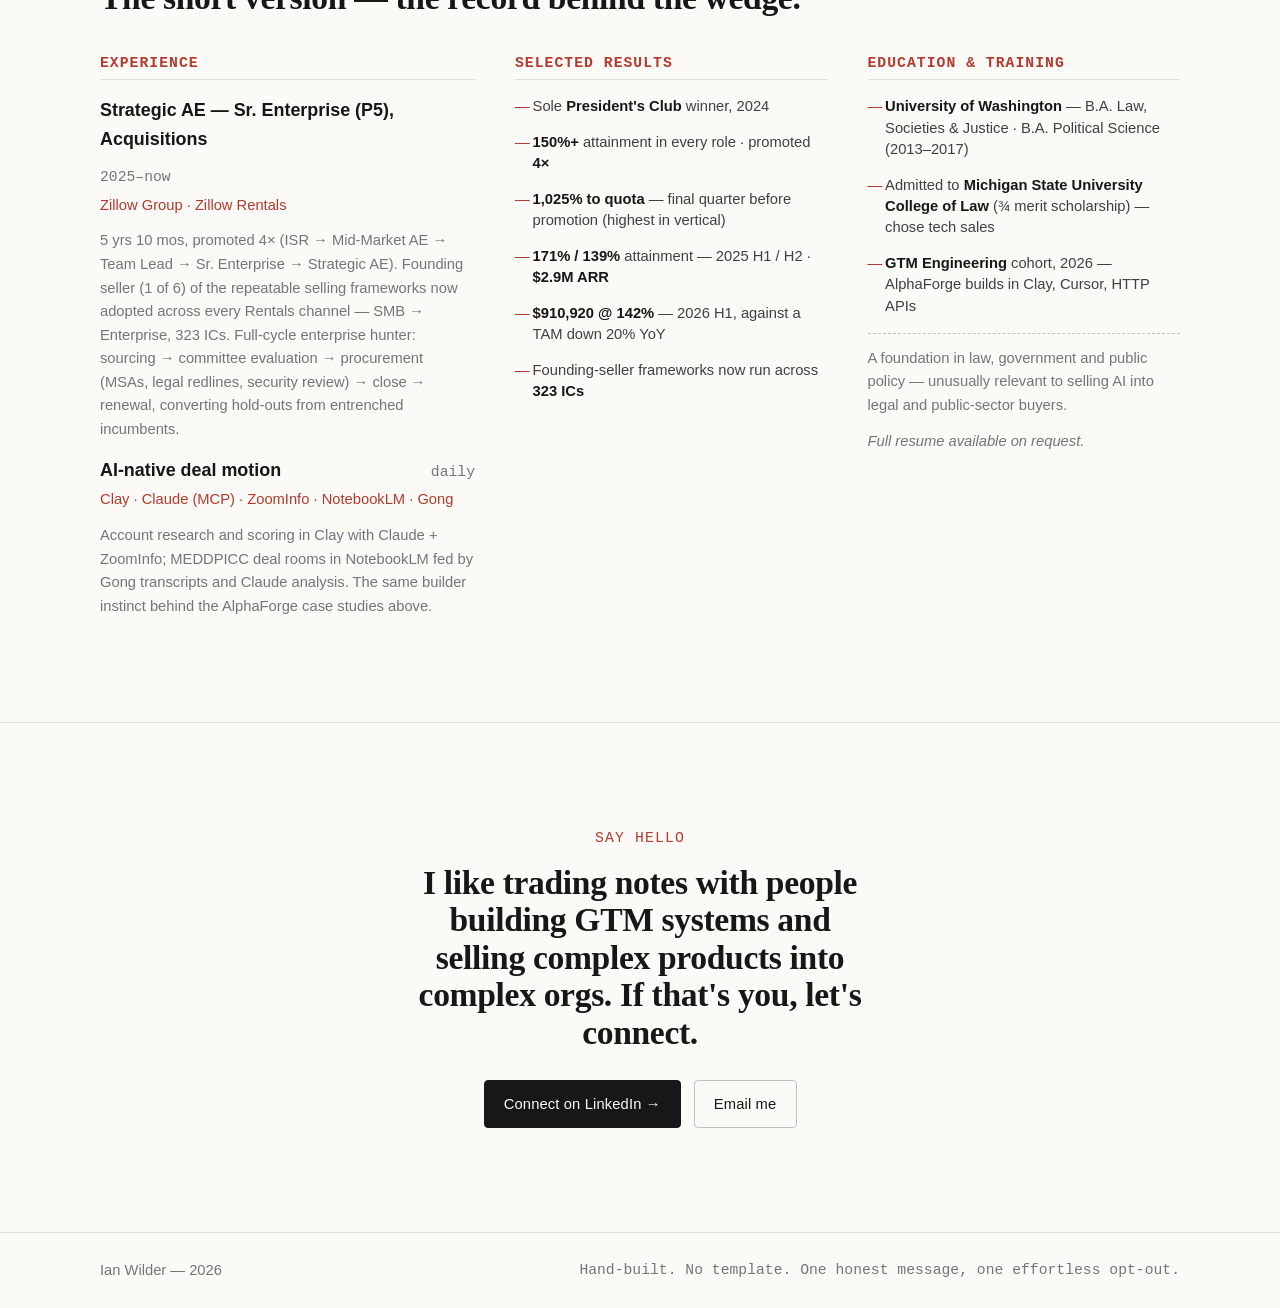
==== commit 9e25f9c4: "Enrich Credentials from resume; tag Harvey case as AlphaForge - Experience: 4x promotion track, foun" ====
--- a/index.html
+++ b/index.html
@@ -129,7 +129,7 @@
       <article class="case wrap" id="case-harvey">
         <header class="case__head">
           <span class="case__index mono">Case 01</span>
-          <span class="case__tag">Harvey · Legal AI market</span>
+          <span class="case__tag">AlphaForge · Harvey (legal AI)</span>
         </header>
         <h3 class="case__title">A connected outbound motion into the legal-AI market — fired on judgment, not volume.</h3>
         <p class="case__dek measure">
@@ -330,11 +330,19 @@
             <ul class="creds__list">
               <li class="cred">
                 <div class="cred__row">
-                  <span class="cred__role">Sr. Enterprise Account Executive (P5)</span>
-                  <span class="cred__when mono">Current</span>
+                  <span class="cred__role">Strategic AE — Sr. Enterprise (P5), Acquisitions</span>
+                  <span class="cred__when mono">2025–now</span>
                 </div>
-                <span class="cred__org">Zillow Rentals</span>
-                <p class="small muted">Founding seller (1 of 6) building front-line GTM strategy across SMB → Enterprise. Acquisitions and cold accounts — the largest multifamily brokerages and management firms nationally. Bespoke GTM across integration, advertising and analytics; helping scale the selling frameworks now running across 323 ICs.</p>
+                <span class="cred__org">Zillow Group · Zillow Rentals</span>
+                <p class="small muted">5 yrs 10 mos, promoted 4× (ISR → Mid-Market AE → Team Lead → Sr. Enterprise → Strategic AE). Founding seller (1 of 6) of the repeatable selling frameworks now adopted across every Rentals channel — SMB → Enterprise, 323 ICs. Full-cycle enterprise hunter: sourcing → committee evaluation → procurement (MSAs, legal redlines, security review) → close → renewal, converting hold-outs from entrenched incumbents.</p>
+              </li>
+              <li class="cred">
+                <div class="cred__row">
+                  <span class="cred__role">AI-native deal motion</span>
+                  <span class="cred__when mono">daily</span>
+                </div>
+                <span class="cred__org">Clay · Claude (MCP) · ZoomInfo · NotebookLM · Gong</span>
+                <p class="small muted">Account research and scoring in Clay with Claude + ZoomInfo; MEDDPICC deal rooms in NotebookLM fed by Gong transcripts and Claude analysis. The same builder instinct behind the AlphaForge case studies above.</p>
               </li>
             </ul>
           </div>
@@ -342,20 +350,23 @@
           <div class="creds__col">
             <h3 class="creds__h">Selected results</h3>
             <ul class="creds__list creds__list--bullets">
-              <li><strong>171% / 139%</strong> attainment — 2025 H1 / H2</li>
-              <li><strong>$2.9M ARR</strong> — 2025, cold enterprise multifamily</li>
-              <li><strong>142% attainment · $910,920 ARR</strong> — 2026 H1, against a TAM down 20% YoY</li>
-              <li>Selling frameworks adopted across <strong>323 ICs</strong> and growing</li>
-              <li>Full-cycle enterprise: sourcing → bespoke solutioning → close</li>
+              <li>Sole <strong>President's Club</strong> winner, 2024</li>
+              <li><strong>150%+</strong> attainment in every role · promoted <strong>4×</strong></li>
+              <li><strong>1,025% to quota</strong> — final quarter before promotion (highest in vertical)</li>
+              <li><strong>171% / 139%</strong> attainment — 2025 H1 / H2 · <strong>$2.9M ARR</strong></li>
+              <li><strong>$910,920 @ 142%</strong> — 2026 H1, against a TAM down 20% YoY</li>
+              <li>Founding-seller frameworks now run across <strong>323 ICs</strong></li>
             </ul>
           </div>
 
           <div class="creds__col">
             <h3 class="creds__h">Education &amp; training</h3>
             <ul class="creds__list creds__list--bullets">
-              <li><strong>GTM Engineering</strong> — cohort, 2026</li>
-              <li>Hands-on stack: Clay, Cursor, HTTP APIs &amp; webhooks, enrichment &amp; scoring systems</li>
+              <li><strong>University of Washington</strong> — B.A. Law, Societies &amp; Justice · B.A. Political Science (2013–2017)</li>
+              <li>Admitted to <strong>Michigan State University College of Law</strong> (¾ merit scholarship) — chose tech sales</li>
+              <li><strong>GTM Engineering</strong> cohort, 2026 — AlphaForge builds in Clay, Cursor, HTTP APIs</li>
             </ul>
+            <p class="small muted creds__note">A foundation in law, government and public policy — unusually relevant to selling AI into legal and public-sector buyers.</p>
             <p class="small muted creds__resume">Full resume available on request.</p>
           </div>
         </div>
--- a/css/components.css
+++ b/css/components.css
@@ -186,7 +186,8 @@
 .cred__when { font-size: var(--step--1); color: var(--muted); white-space: nowrap; }
 .cred__org { color: var(--accent); font-size: var(--step--1); }
 .cred p { margin-top: 0.5rem; }
-.creds__resume { margin-top: 1rem; padding-top: 0.8rem; border-top: 1px dashed var(--line-strong); font-style: italic; }
+.creds__note { margin-top: 1rem; padding-top: 0.8rem; border-top: 1px dashed var(--line-strong); }
+.creds__resume { margin-top: 0.8rem; font-style: italic; }
 
 /* ---- Contact ---------------------------------------------------------- */
 .section--contact { border-top: 1px solid var(--line); }
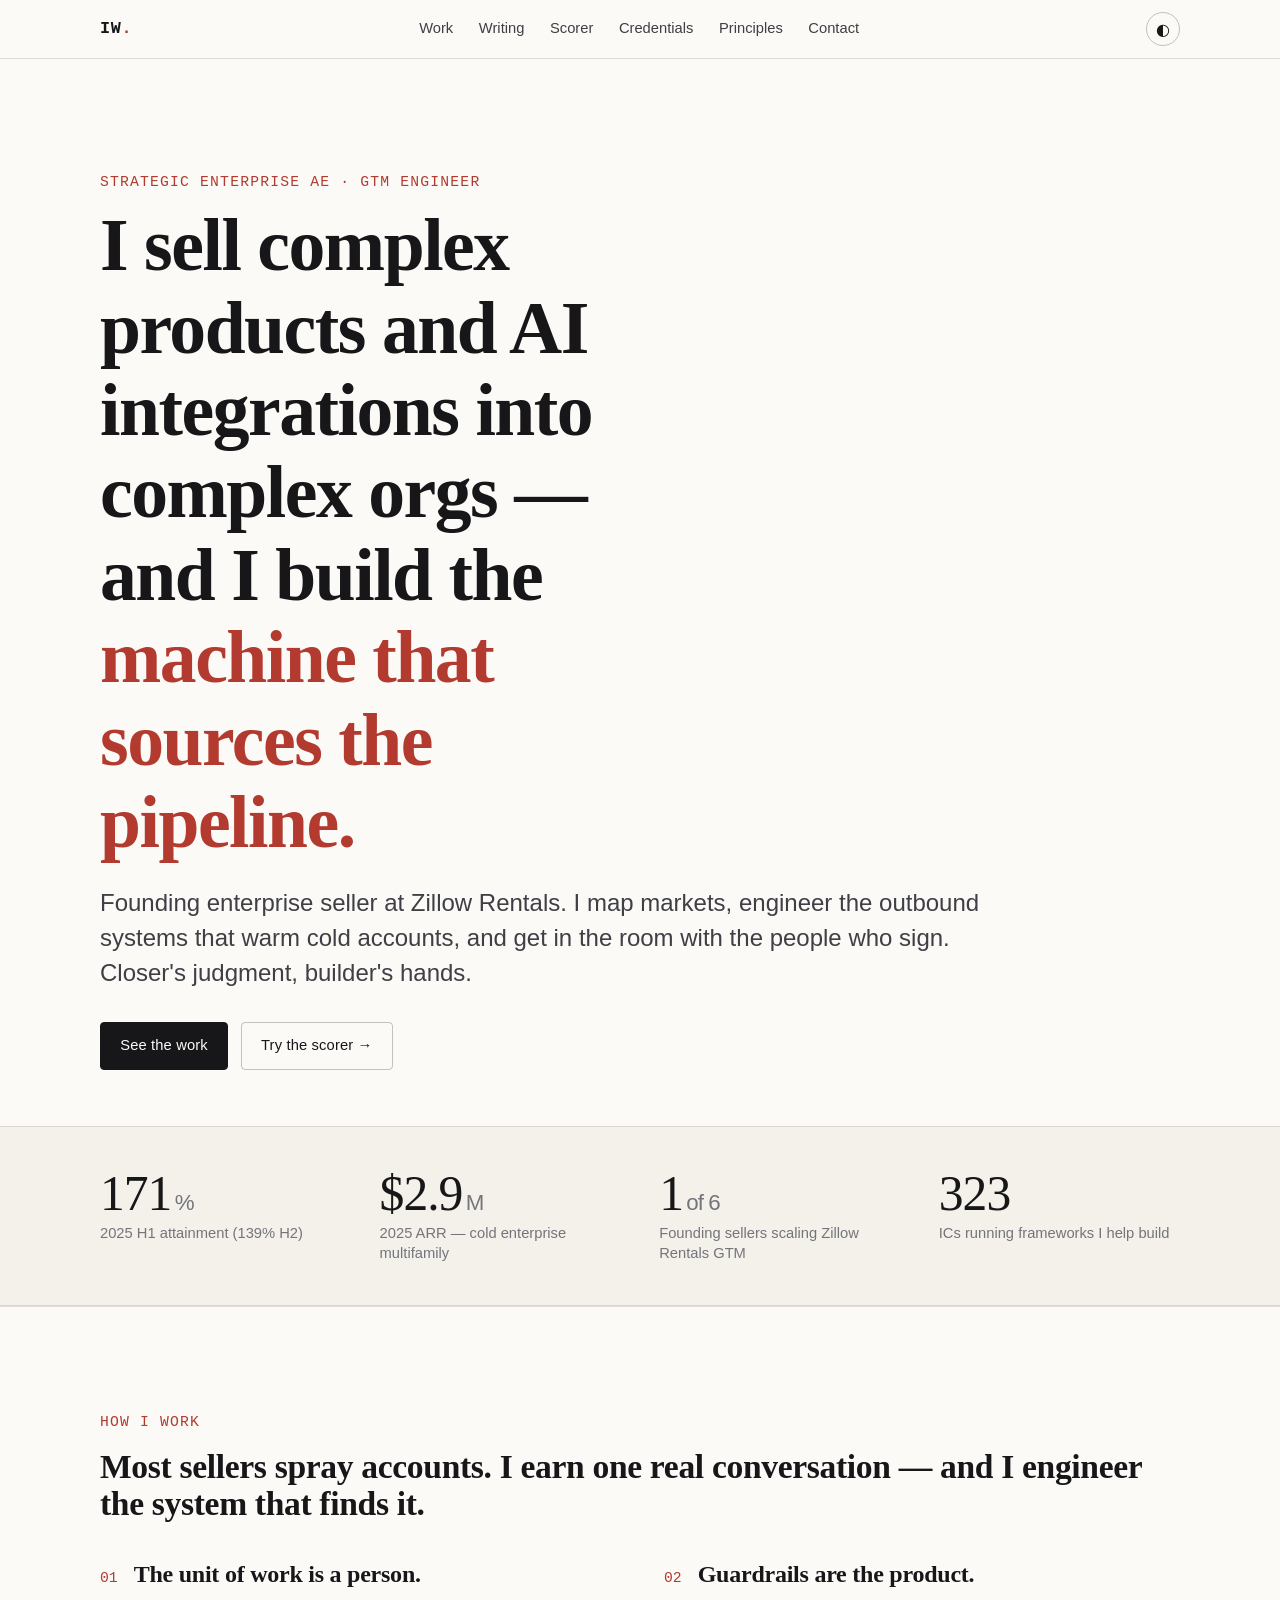
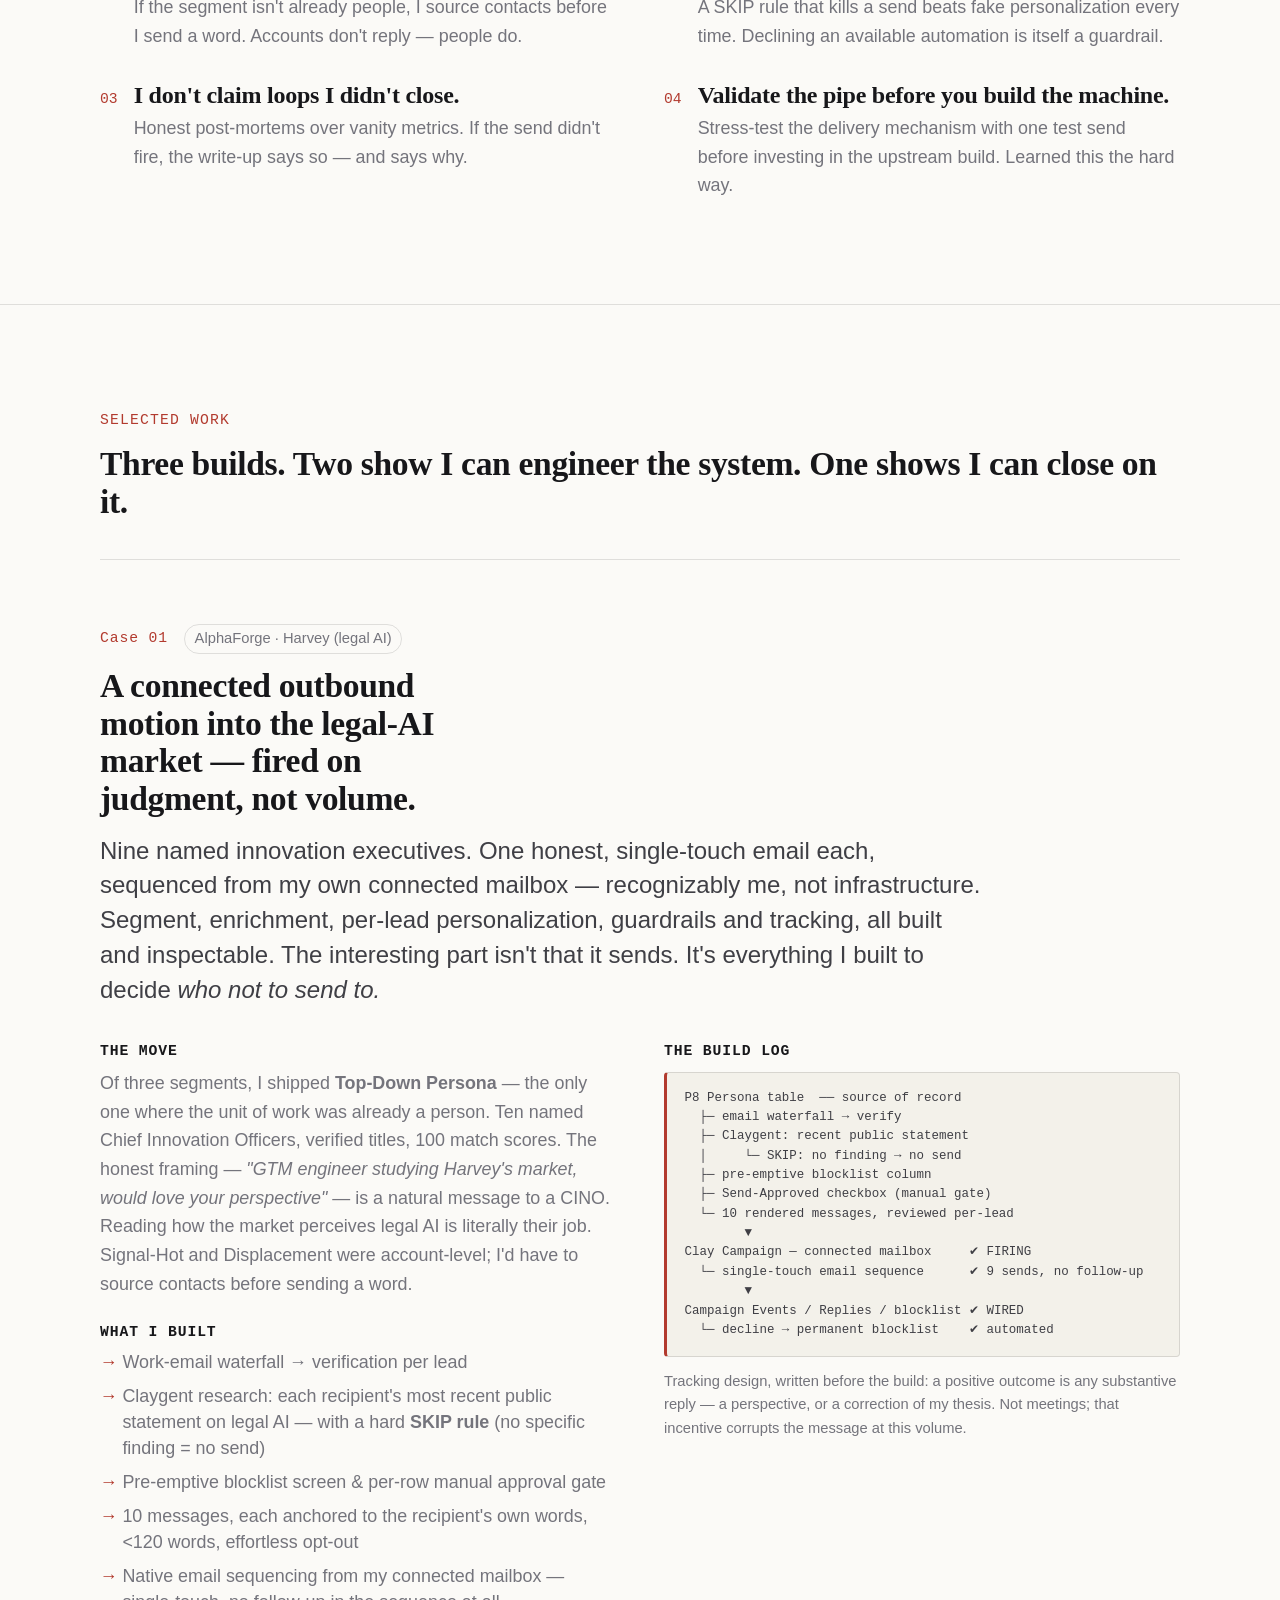
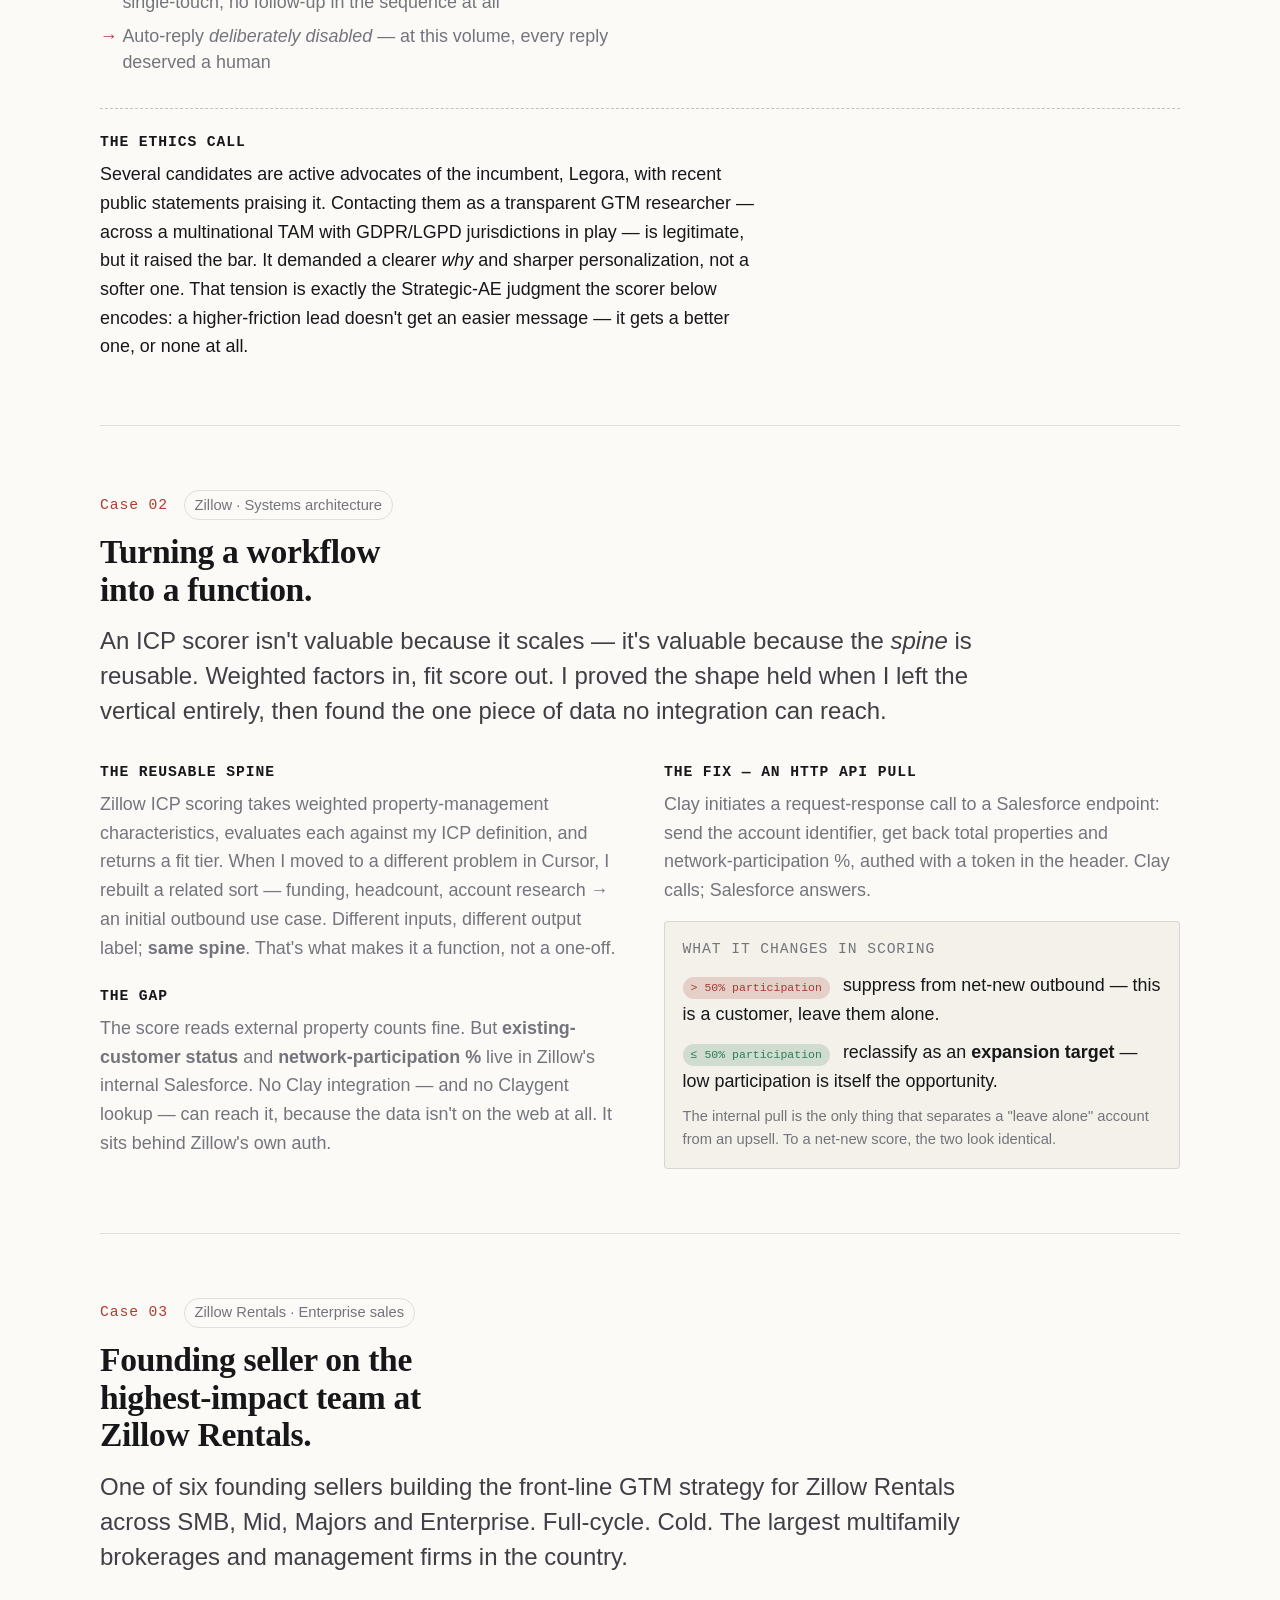
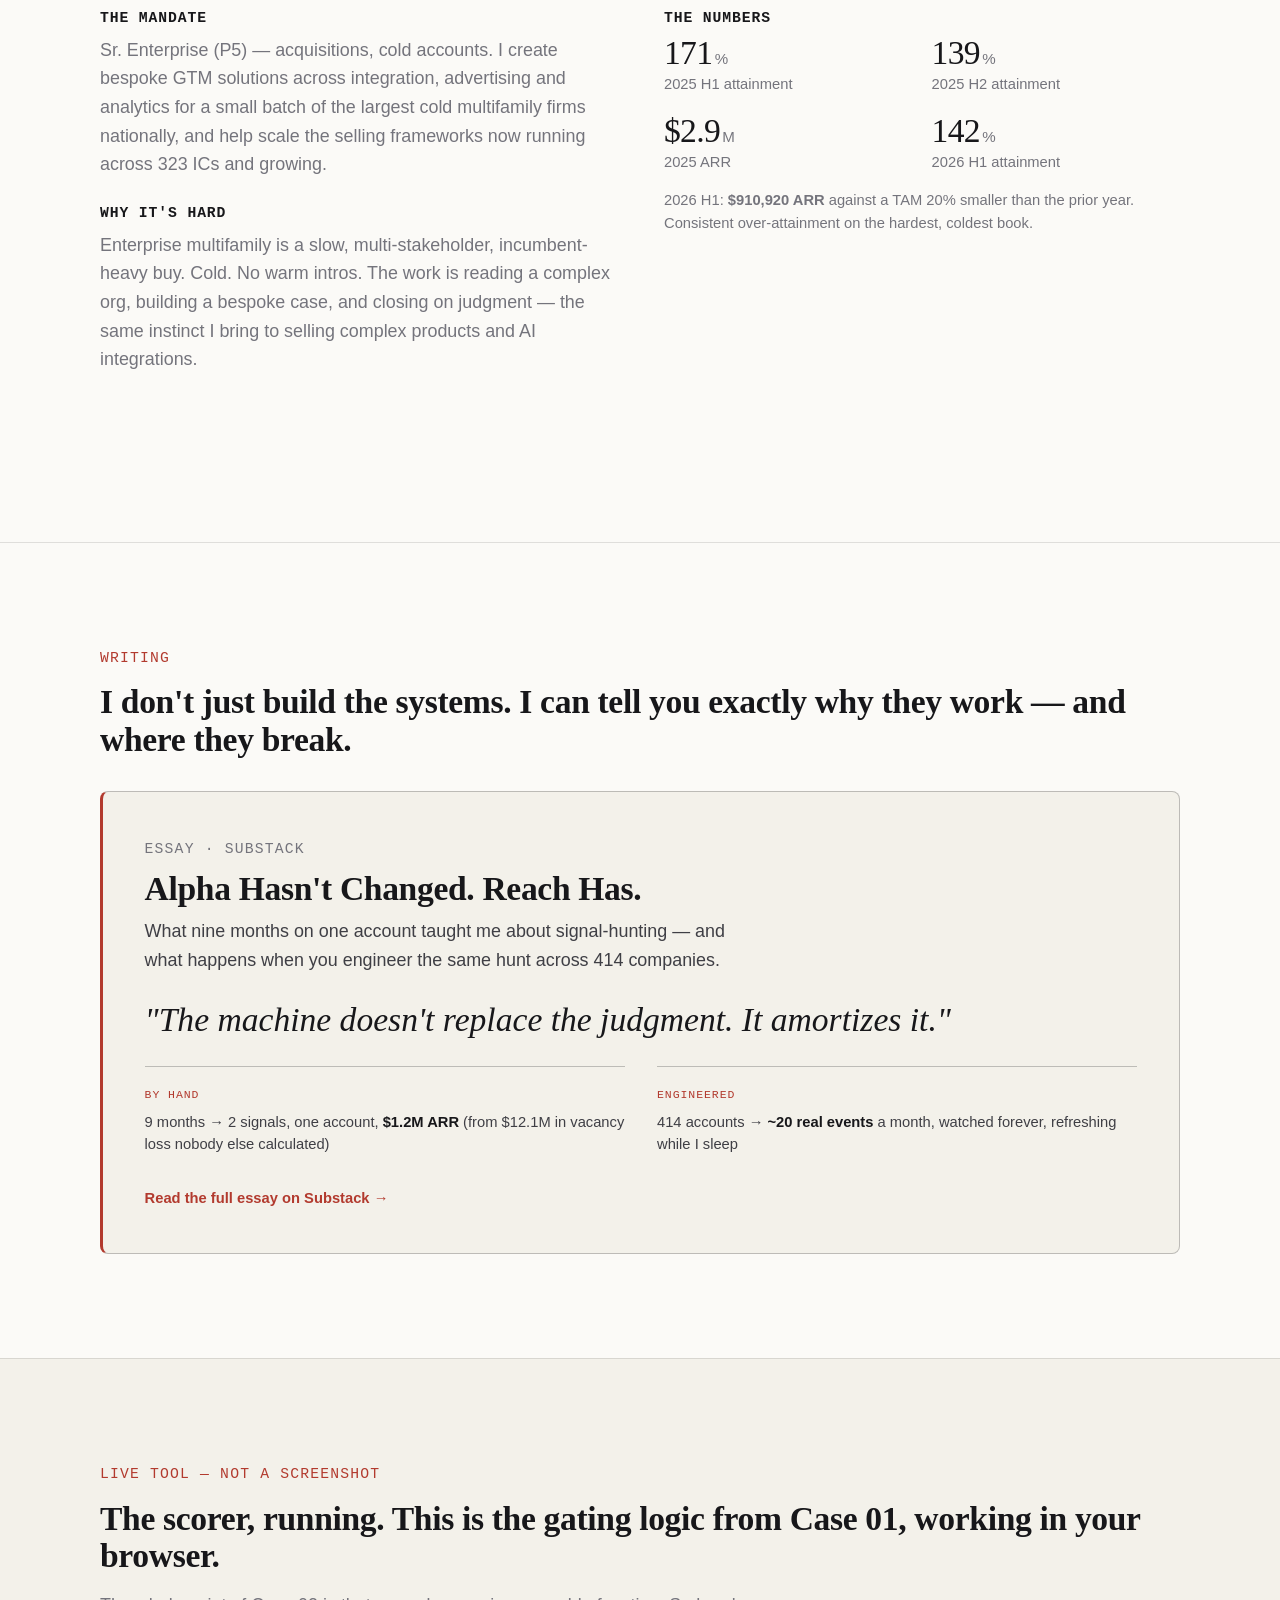
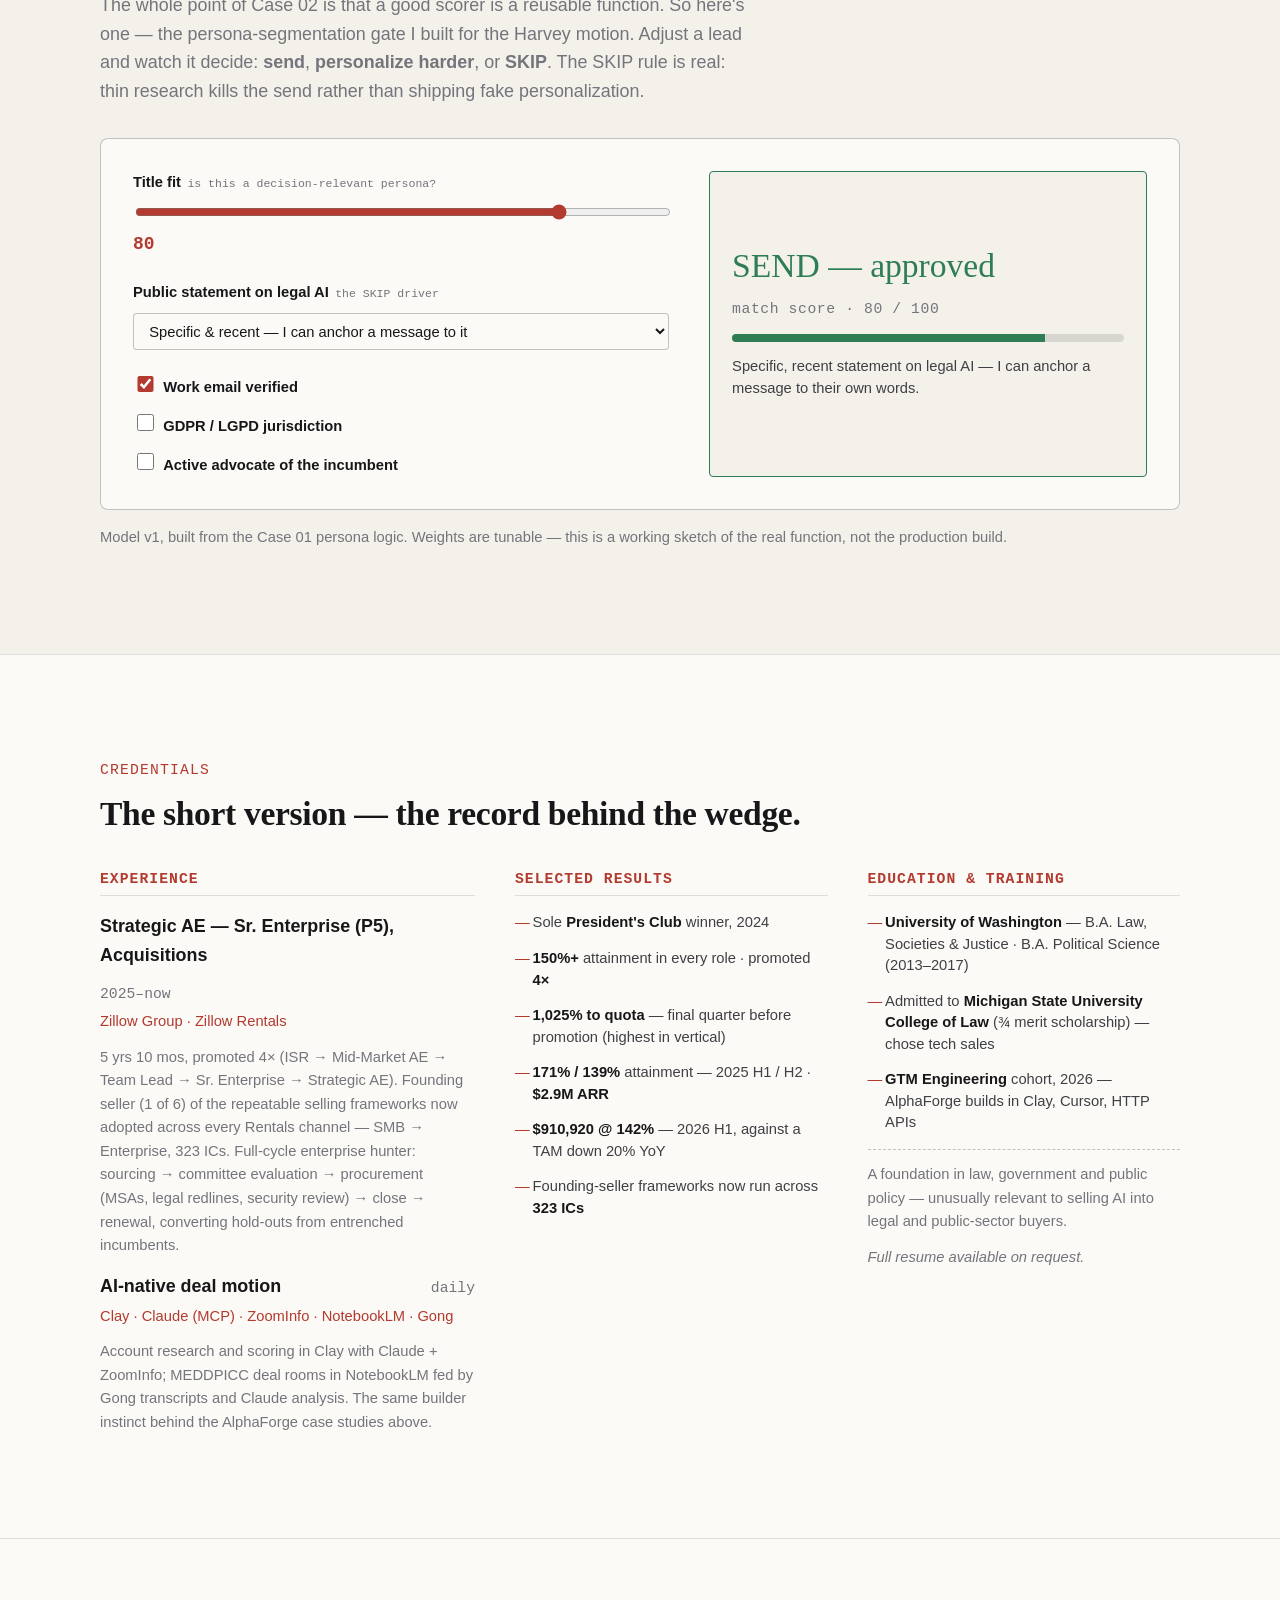
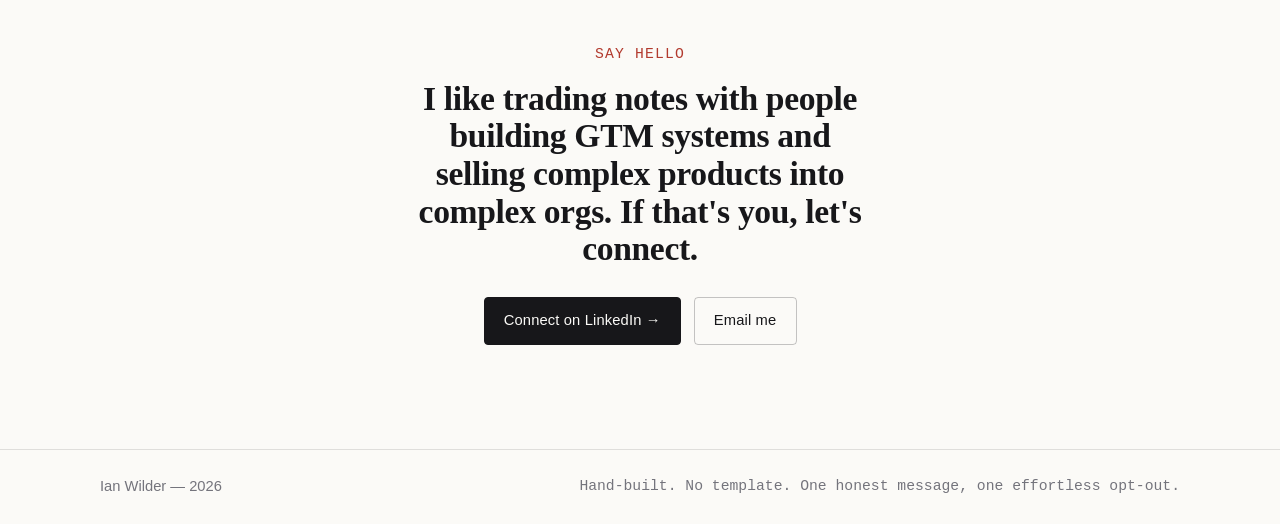
==== commit f2279d8c: "Add Writing section featuring 'Alpha Hasn't Changed. Reach Has.' (link pending) - New Writing sectio" ====
--- a/index.html
+++ b/index.html
@@ -26,9 +26,10 @@
       <a href="#top" class="nav__brand mono">IW<span class="nav__brand-dot">.</span></a>
       <nav class="nav__links" aria-label="Primary">
         <a href="#work">Work</a>
+        <a href="#writing" class="nav--optional">Writing</a>
         <a href="#scorer">Scorer</a>
         <a href="#credentials">Credentials</a>
-        <a href="#principles">Principles</a>
+        <a href="#principles" class="nav--optional">Principles</a>
         <a href="#contact">Contact</a>
       </nav>
       <button id="themeToggle" class="theme-toggle" type="button" aria-label="Toggle colour theme" title="Toggle theme">
@@ -259,6 +260,35 @@
           </div>
         </div>
       </article>
+    </section>
+
+    <!-- ===================== WRITING ===================== -->
+    <section id="writing" class="section section--writing">
+      <div class="wrap">
+        <p class="eyebrow">Writing</p>
+        <h2 class="section__title measure">I don't just build the systems. I can tell you exactly why they work — and where they break.</h2>
+
+        <a class="essay" href="__SUBSTACK_URL__" target="_blank" rel="noopener">
+          <span class="essay__kicker mono">Essay · Substack</span>
+          <h3 class="essay__title">Alpha Hasn't Changed. Reach Has.</h3>
+          <p class="essay__dek">What nine months on one account taught me about signal-hunting — and what happens when you engineer the same hunt across 414 companies.</p>
+
+          <blockquote class="essay__quote">"The machine doesn't replace the judgment. It amortizes it."</blockquote>
+
+          <div class="essay__contrast">
+            <div class="essay__side">
+              <span class="essay__side-label mono">By hand</span>
+              <p>9 months → 2 signals, one account, <strong>$1.2M ARR</strong> (from $12.1M in vacancy loss nobody else calculated)</p>
+            </div>
+            <div class="essay__side">
+              <span class="essay__side-label mono">Engineered</span>
+              <p>414 accounts → <strong>~20 real events</strong> a month, watched forever, refreshing while I sleep</p>
+            </div>
+          </div>
+
+          <span class="essay__cta">Read the full essay on Substack &rarr;</span>
+        </a>
+      </div>
     </section>
 
     <!-- ===================== SCORER (you-only) ===================== -->
--- a/css/components.css
+++ b/css/components.css
@@ -15,7 +15,7 @@
 .nav__links { display: flex; gap: clamp(0.9rem, 2vw, 1.6rem); }
 .nav__links a { text-decoration: none; font-size: var(--step--1); color: var(--ink-soft); }
 .nav__links a:hover { color: var(--accent); }
-@media (max-width: 560px) { .nav__links a[href="#principles"] { display: none; } }
+@media (max-width: 620px) { .nav__links a.nav--optional { display: none; } }
 
 .theme-toggle {
   border: 1px solid var(--line-strong); background: transparent; color: var(--ink);
@@ -165,6 +165,34 @@
 .result--low  .result__verdict { color: var(--fit-low); }
 .scorer__foot { margin-top: 1rem; }
 
+/* ---- Writing ---------------------------------------------------------- */
+.essay {
+  display: block; text-decoration: none; color: inherit; margin-top: 2rem;
+  border: 1px solid var(--line-strong); border-left: 3px solid var(--accent);
+  border-radius: calc(var(--radius) * 2); background: var(--paper-2);
+  padding: clamp(1.4rem, 3.5vw, 2.6rem);
+  transition: transform .15s ease, border-color .2s, box-shadow .2s;
+}
+.essay:hover, .essay:focus-visible {
+  transform: translateY(-2px); border-color: var(--accent); color: inherit;
+  box-shadow: 0 8px 30px rgba(0,0,0,0.08);
+}
+.essay__kicker { font-size: var(--step--1); letter-spacing: 0.08em; text-transform: uppercase; color: var(--muted); }
+.essay__title { font-size: var(--step-2); margin-top: 0.5rem; }
+.essay__dek { color: var(--ink-soft); margin-top: 0.6rem; max-width: 62ch; }
+.essay__quote {
+  font-family: var(--font-serif); font-style: italic; font-size: var(--step-2);
+  line-height: 1.2; color: var(--ink); margin: 1.6rem 0; padding: 0; border: 0;
+}
+.essay__contrast { display: grid; gap: 1.2rem; margin: 1.4rem 0; }
+@media (min-width: 620px) { .essay__contrast { grid-template-columns: 1fr 1fr; gap: 2rem; } }
+.essay__side { border-top: 1px solid var(--line-strong); padding-top: 0.7rem; }
+.essay__side-label { font-size: 0.72rem; letter-spacing: 0.08em; text-transform: uppercase; color: var(--accent); }
+.essay__side p { margin-top: 0.35rem; font-size: var(--step--1); color: var(--ink-soft); line-height: 1.45; }
+.essay__side strong { color: var(--ink); }
+.essay__cta { display: inline-flex; color: var(--accent); font-weight: 600; font-size: var(--step--1); margin-top: 0.6rem; }
+.essay:hover .essay__cta { text-decoration: underline; text-underline-offset: 0.2em; }
+
 /* ---- Credentials ------------------------------------------------------ */
 .creds { display: grid; gap: 2rem; margin-top: 2.4rem; }
 @media (min-width: 760px) {
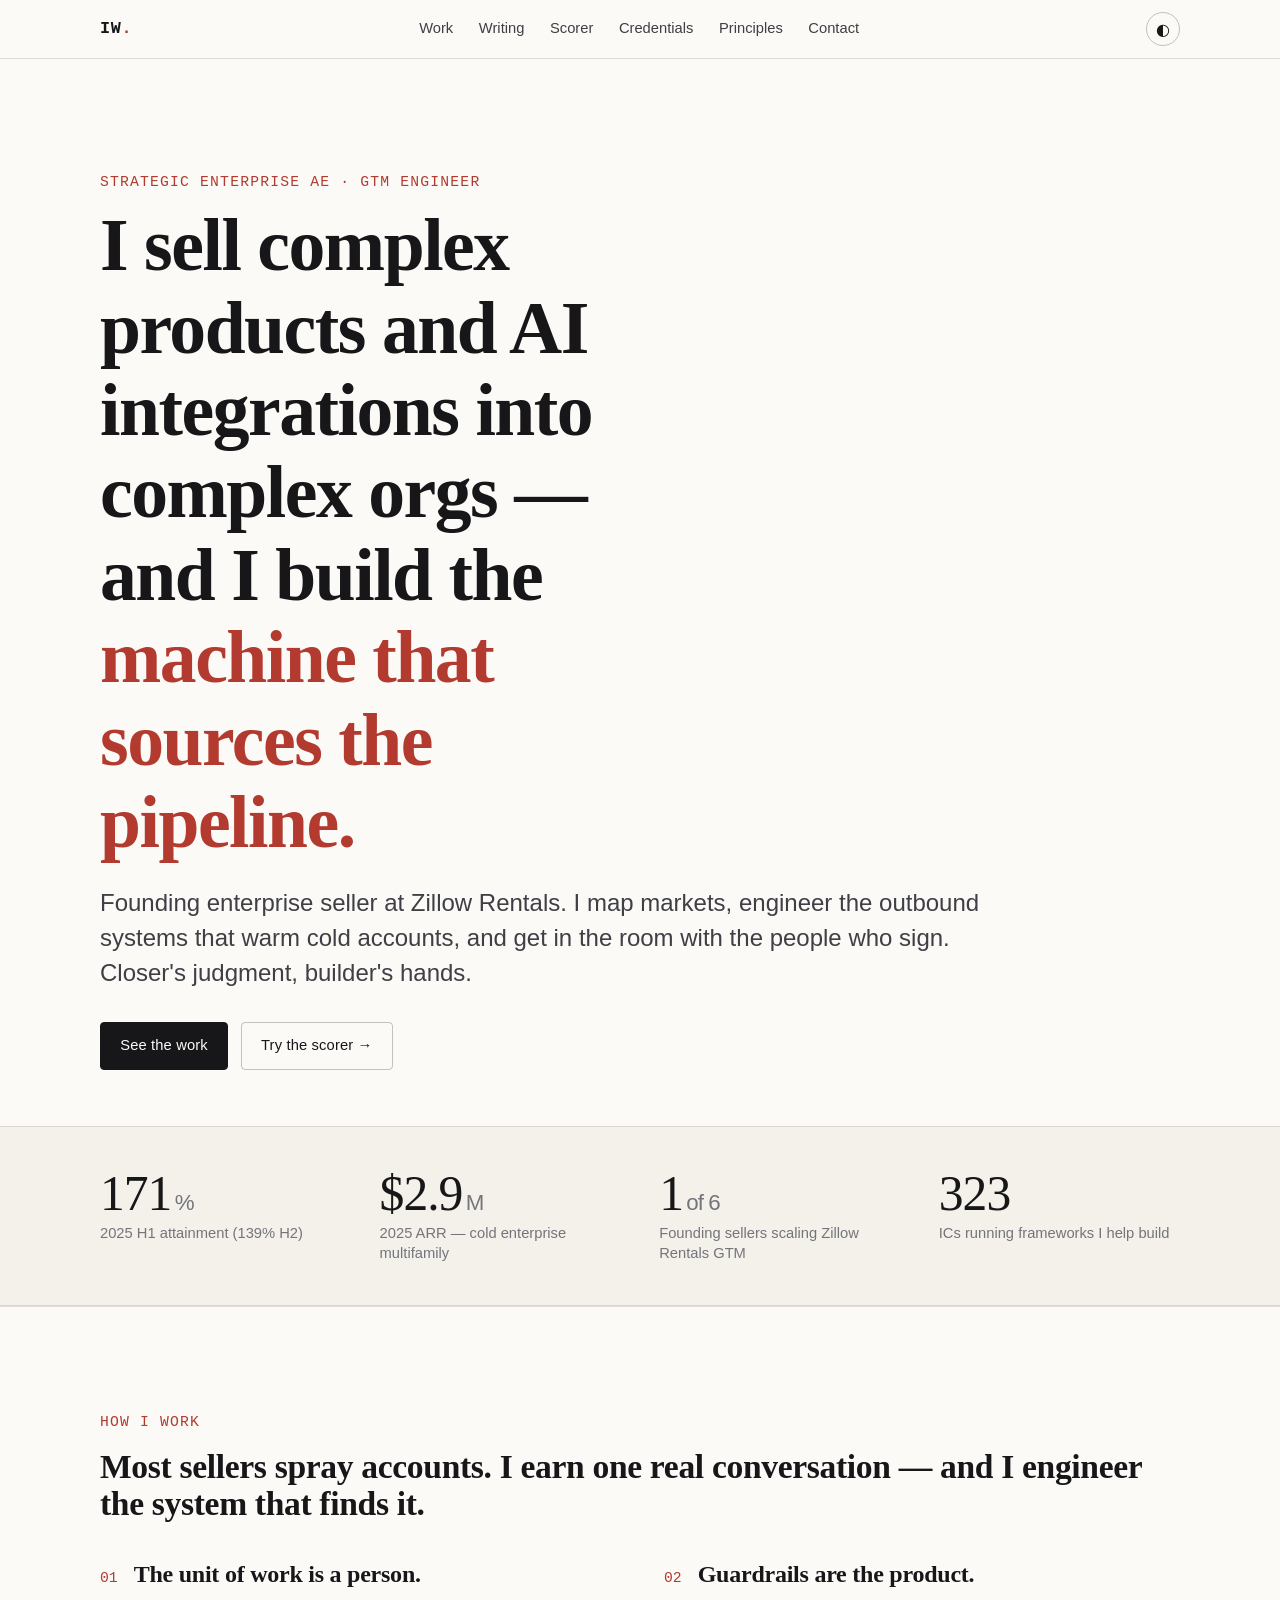
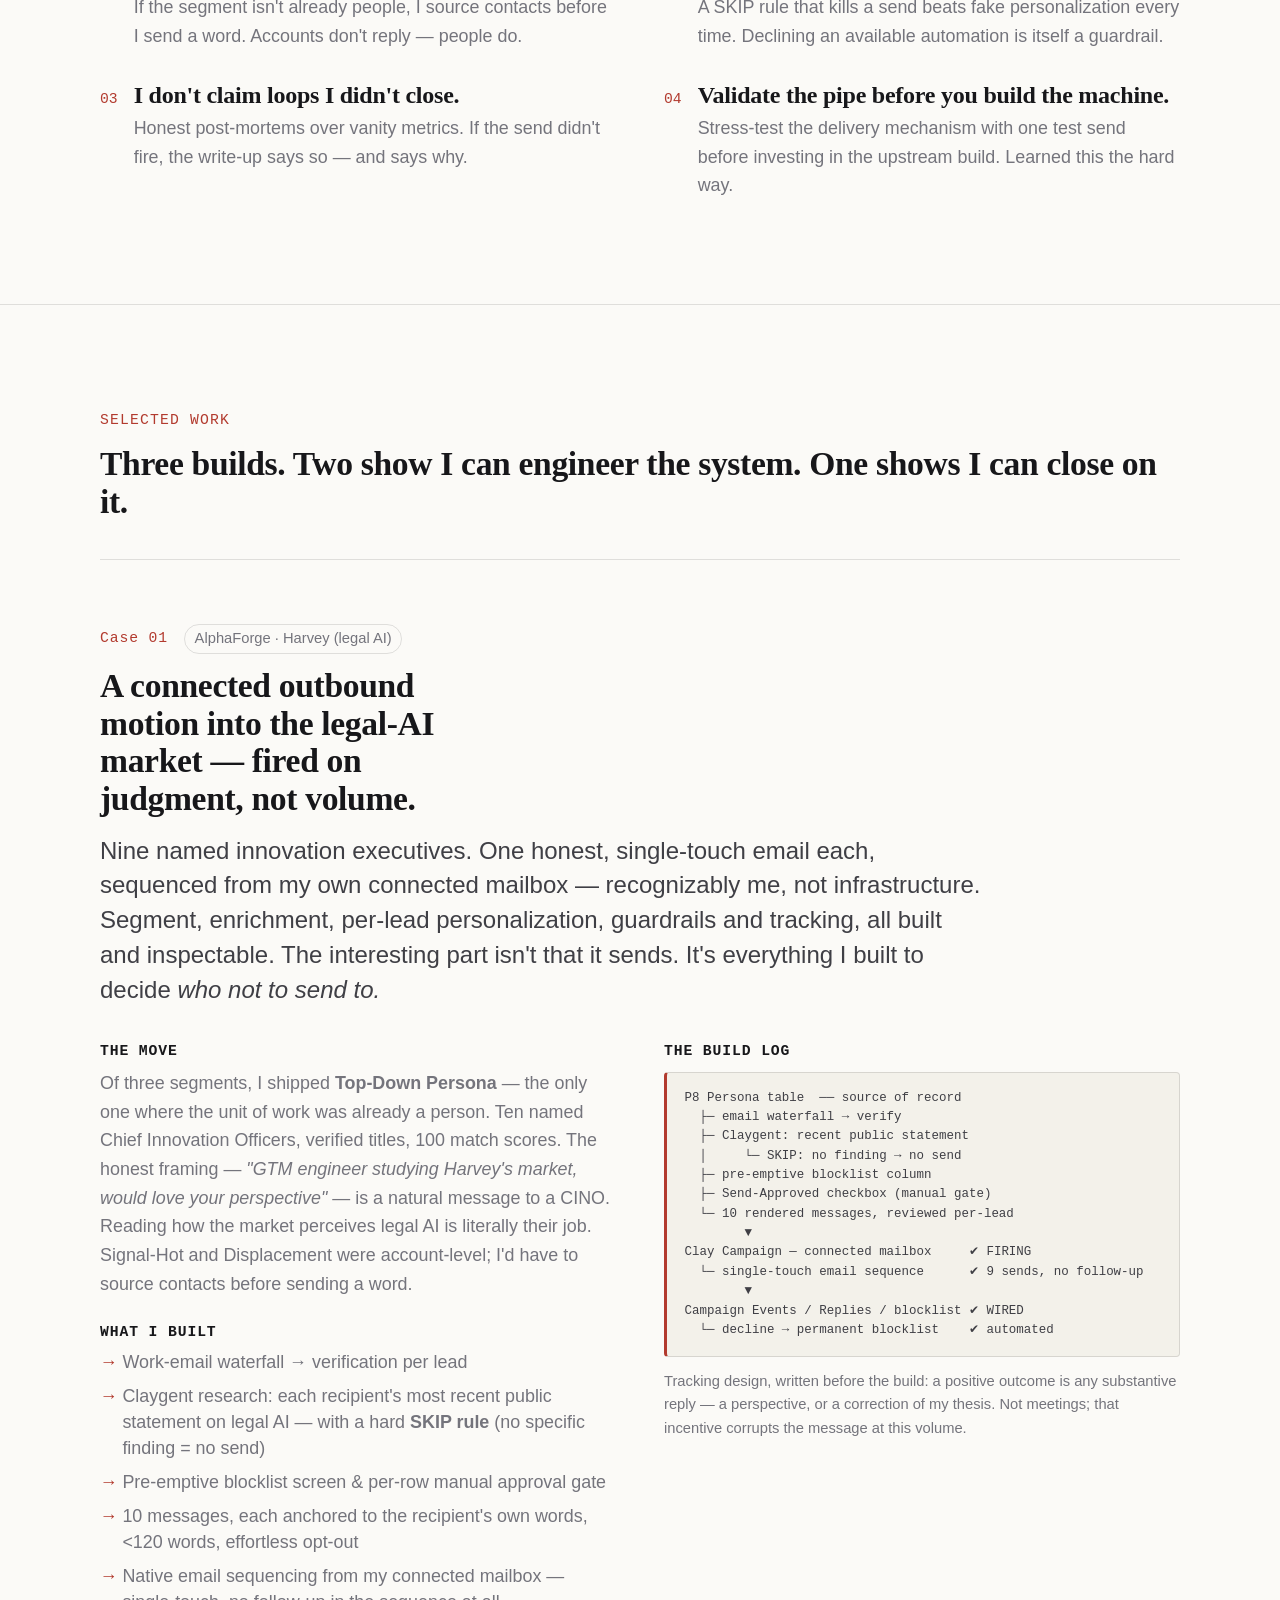
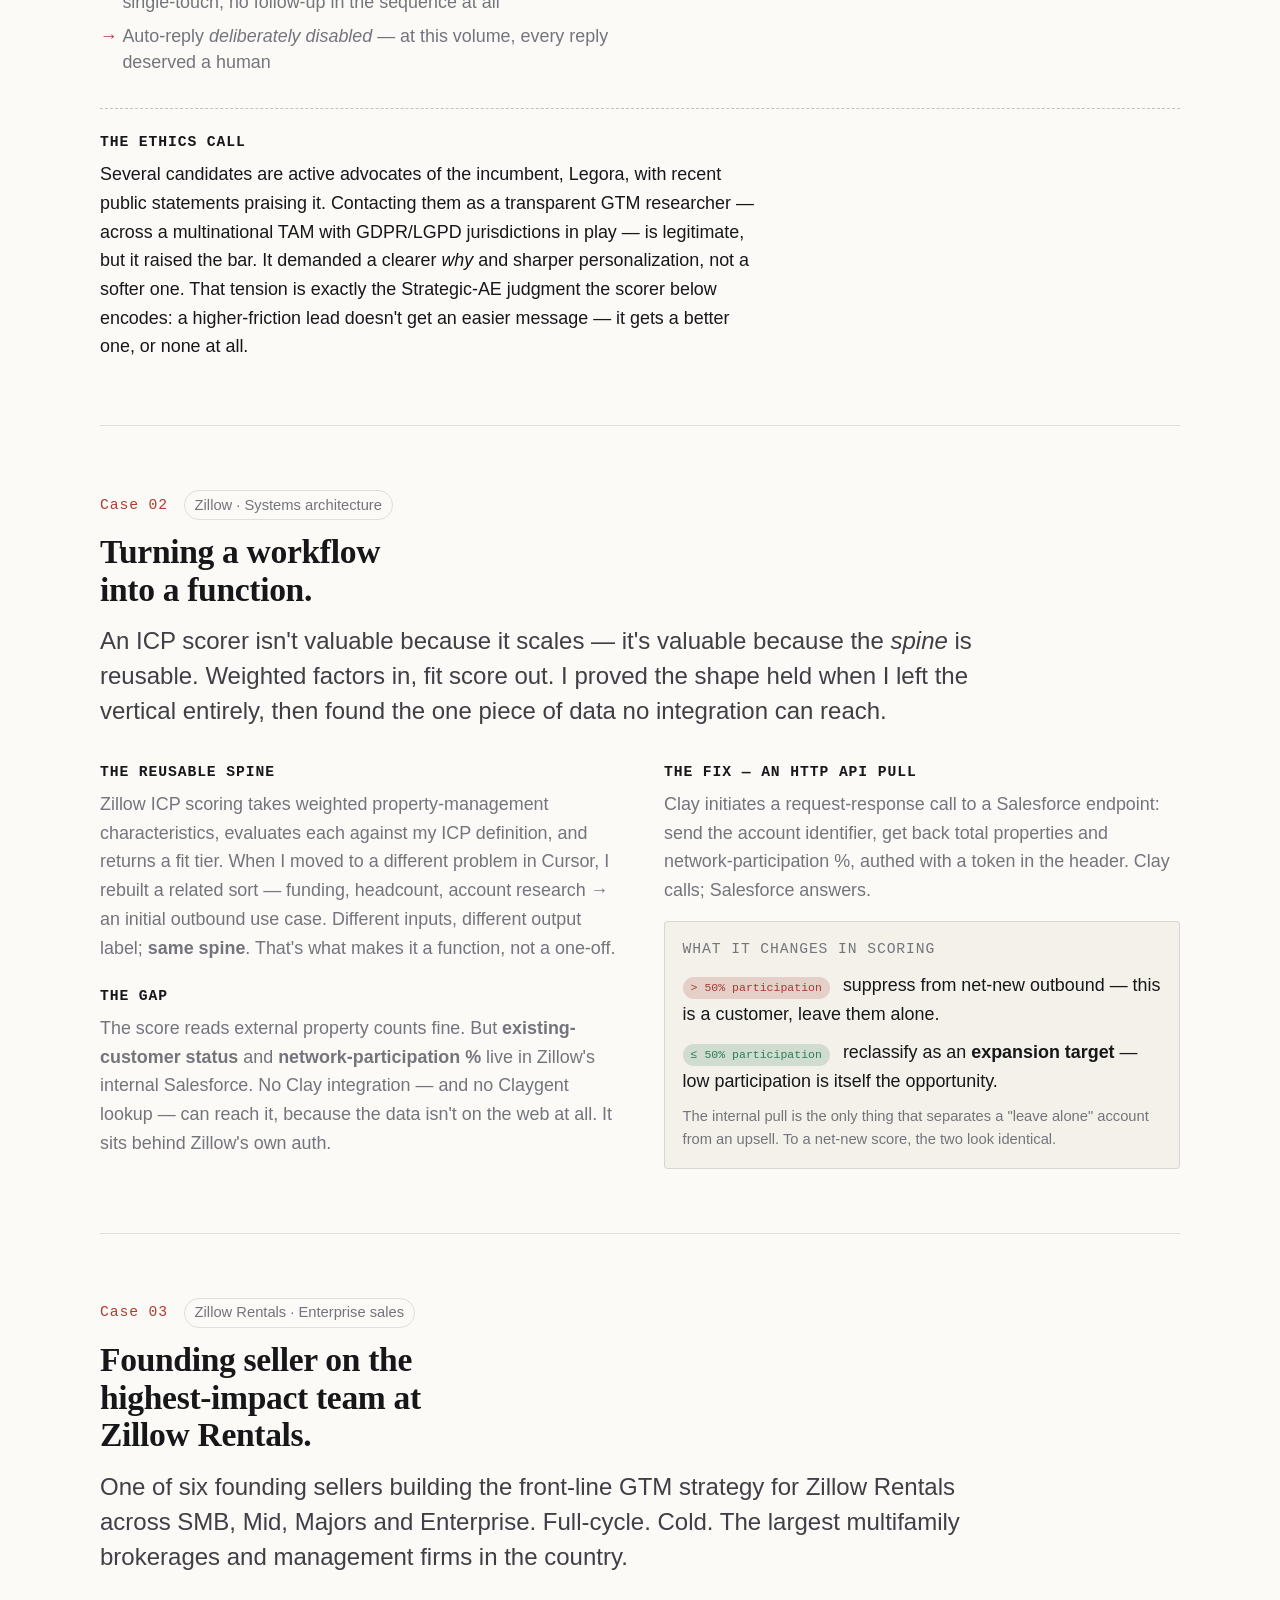
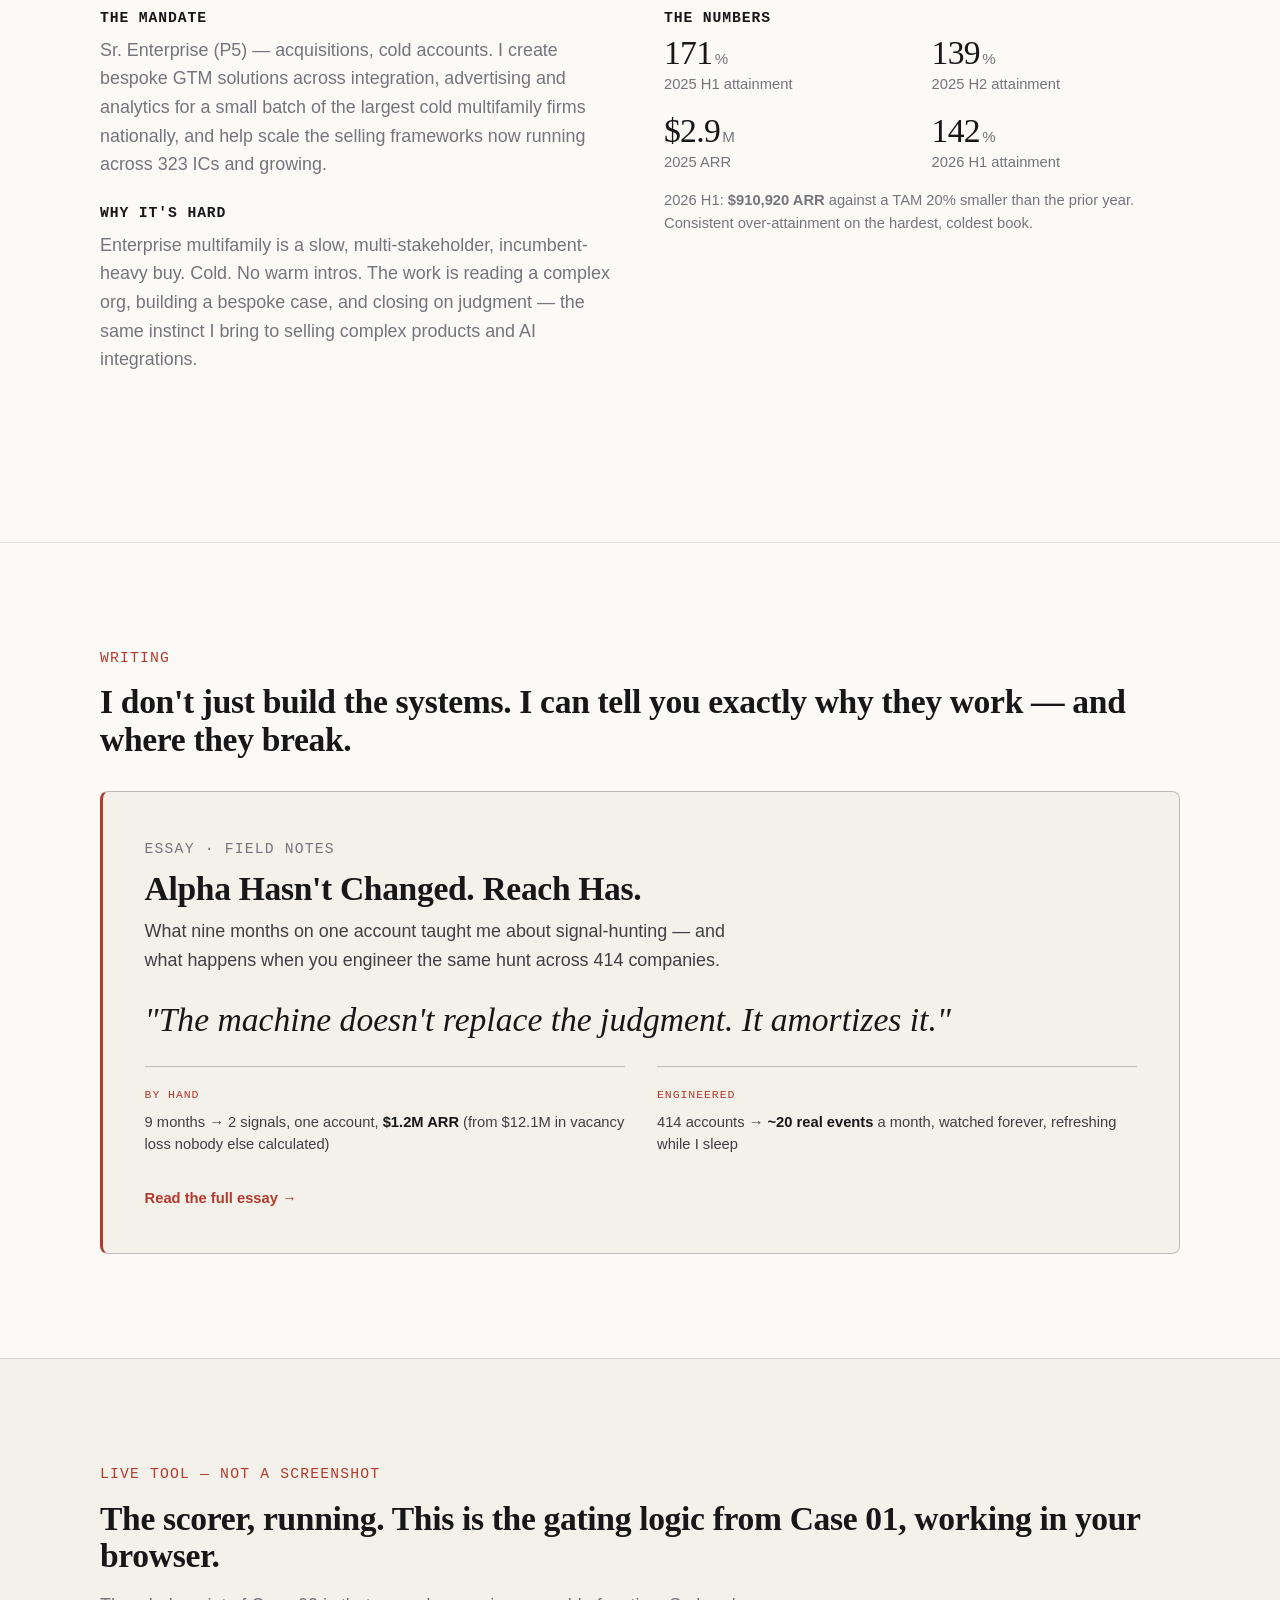
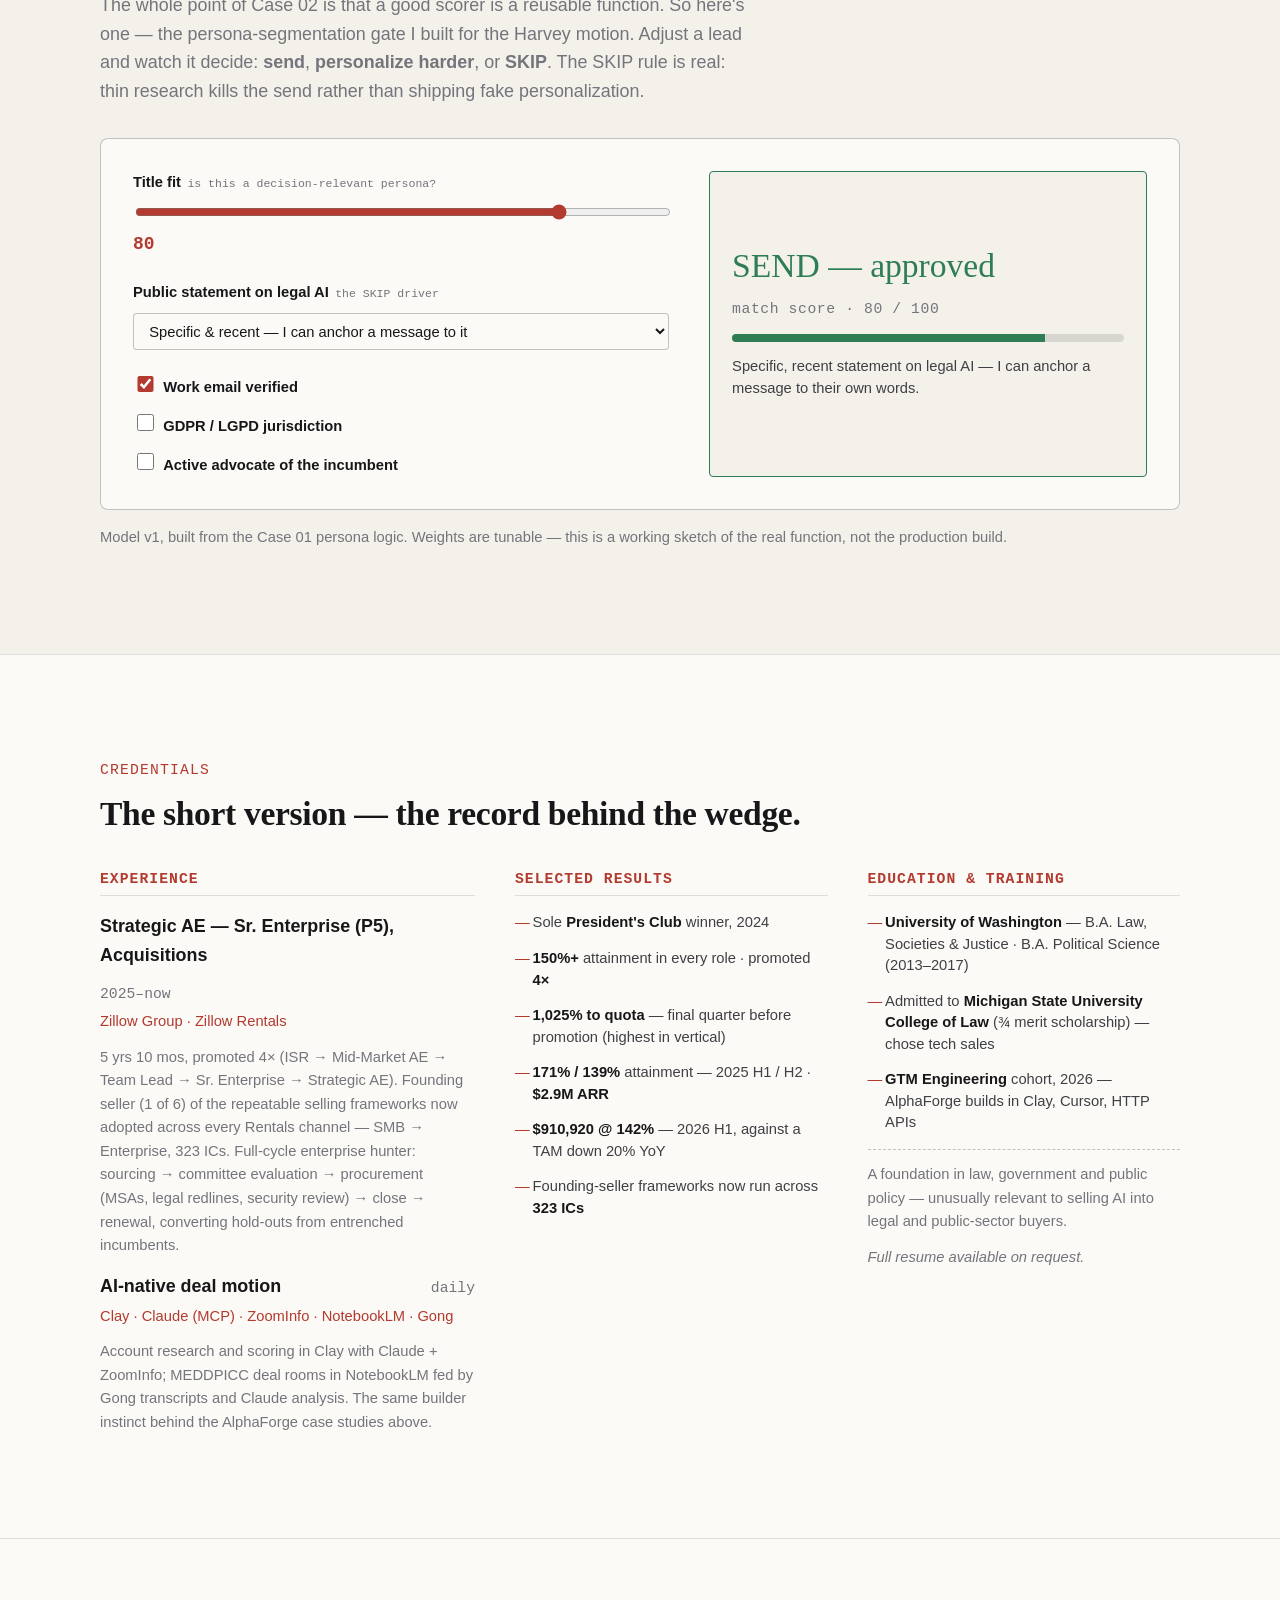
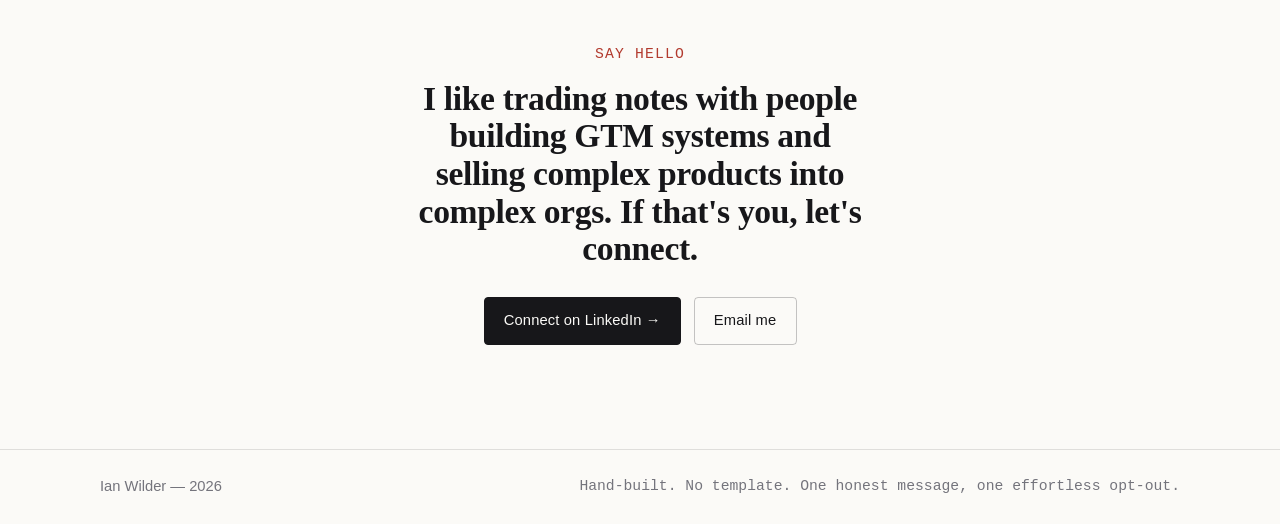
==== commit 2c63eb6a: "Host essay on-site instead of external link; wire Writing card internally - New article page /writin" ====
--- a/index.html
+++ b/index.html
@@ -268,8 +268,8 @@
         <p class="eyebrow">Writing</p>
         <h2 class="section__title measure">I don't just build the systems. I can tell you exactly why they work — and where they break.</h2>
 
-        <a class="essay" href="__SUBSTACK_URL__" target="_blank" rel="noopener">
-          <span class="essay__kicker mono">Essay · Substack</span>
+        <a class="essay" href="/writing/alpha-hasnt-changed-reach-has">
+          <span class="essay__kicker mono">Essay · Field notes</span>
           <h3 class="essay__title">Alpha Hasn't Changed. Reach Has.</h3>
           <p class="essay__dek">What nine months on one account taught me about signal-hunting — and what happens when you engineer the same hunt across 414 companies.</p>
 
@@ -286,7 +286,7 @@
             </div>
           </div>
 
-          <span class="essay__cta">Read the full essay on Substack &rarr;</span>
+          <span class="essay__cta">Read the full essay &rarr;</span>
         </a>
       </div>
     </section>
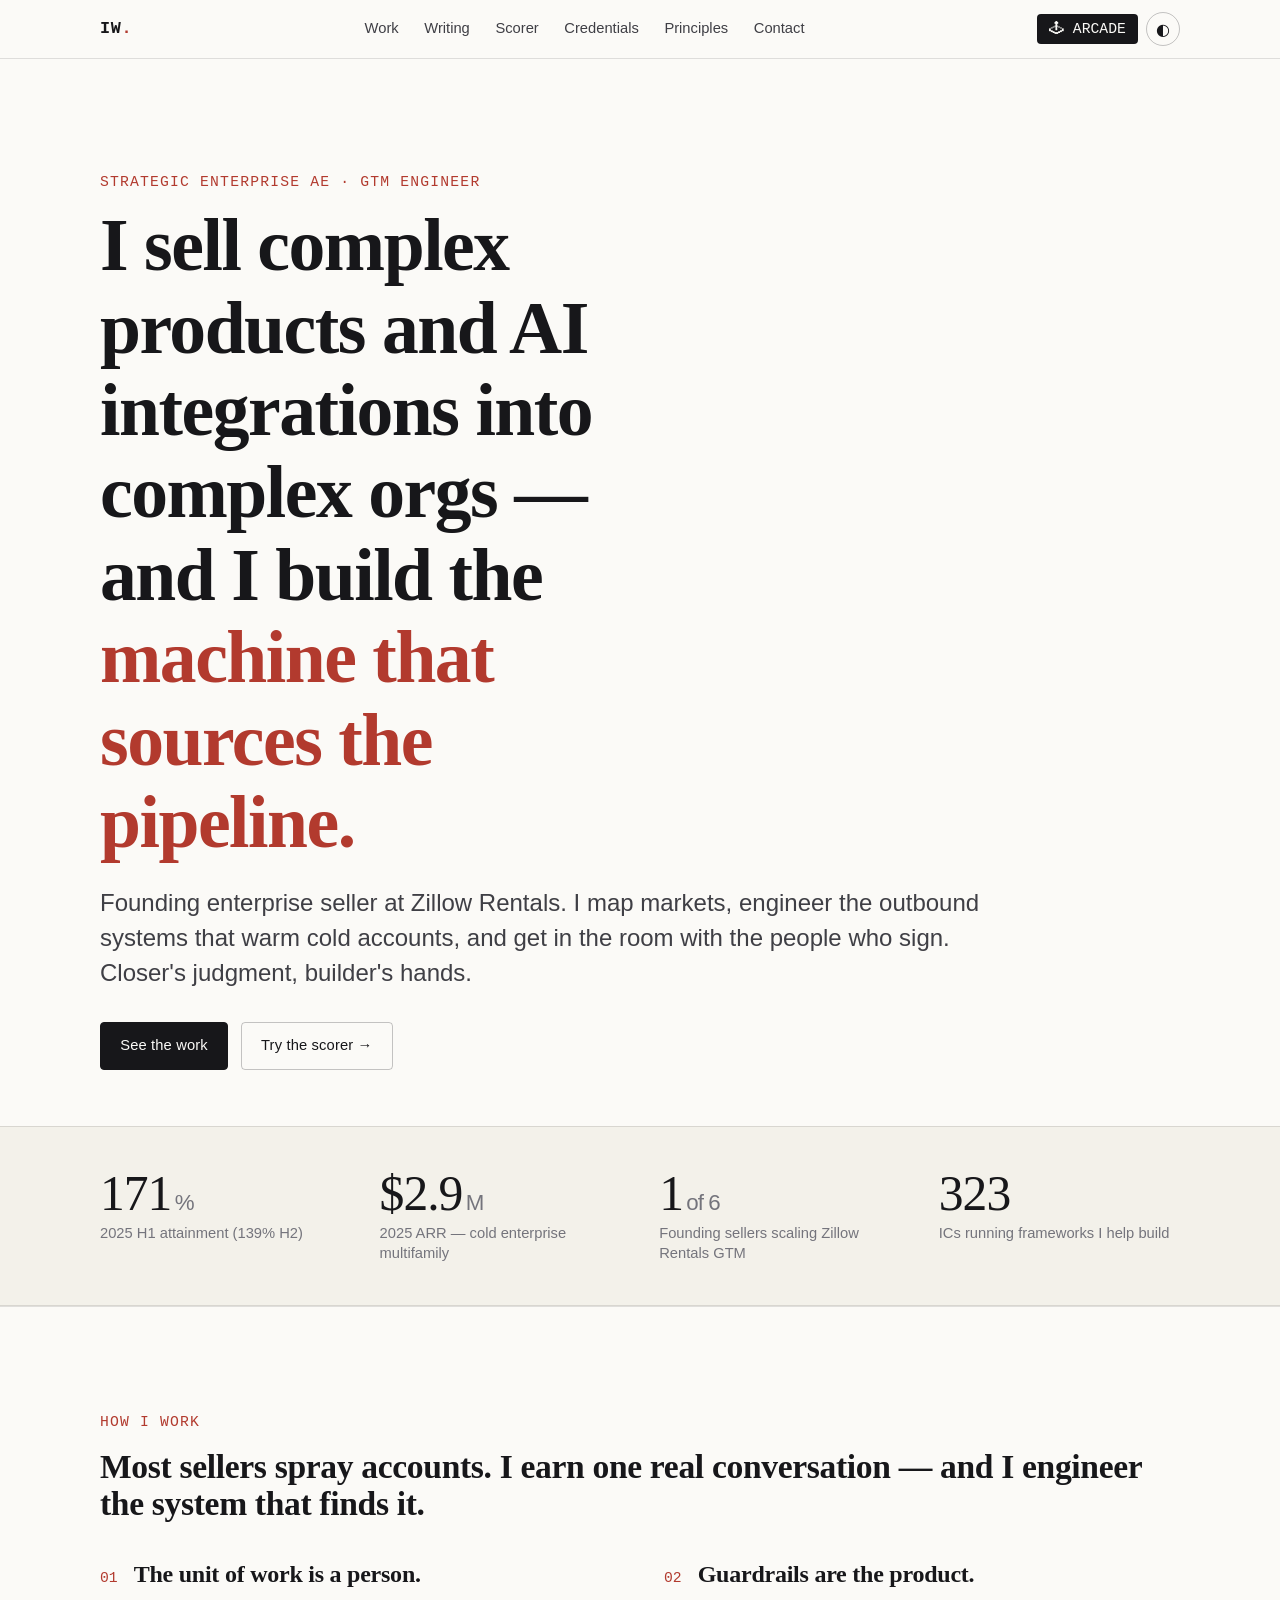
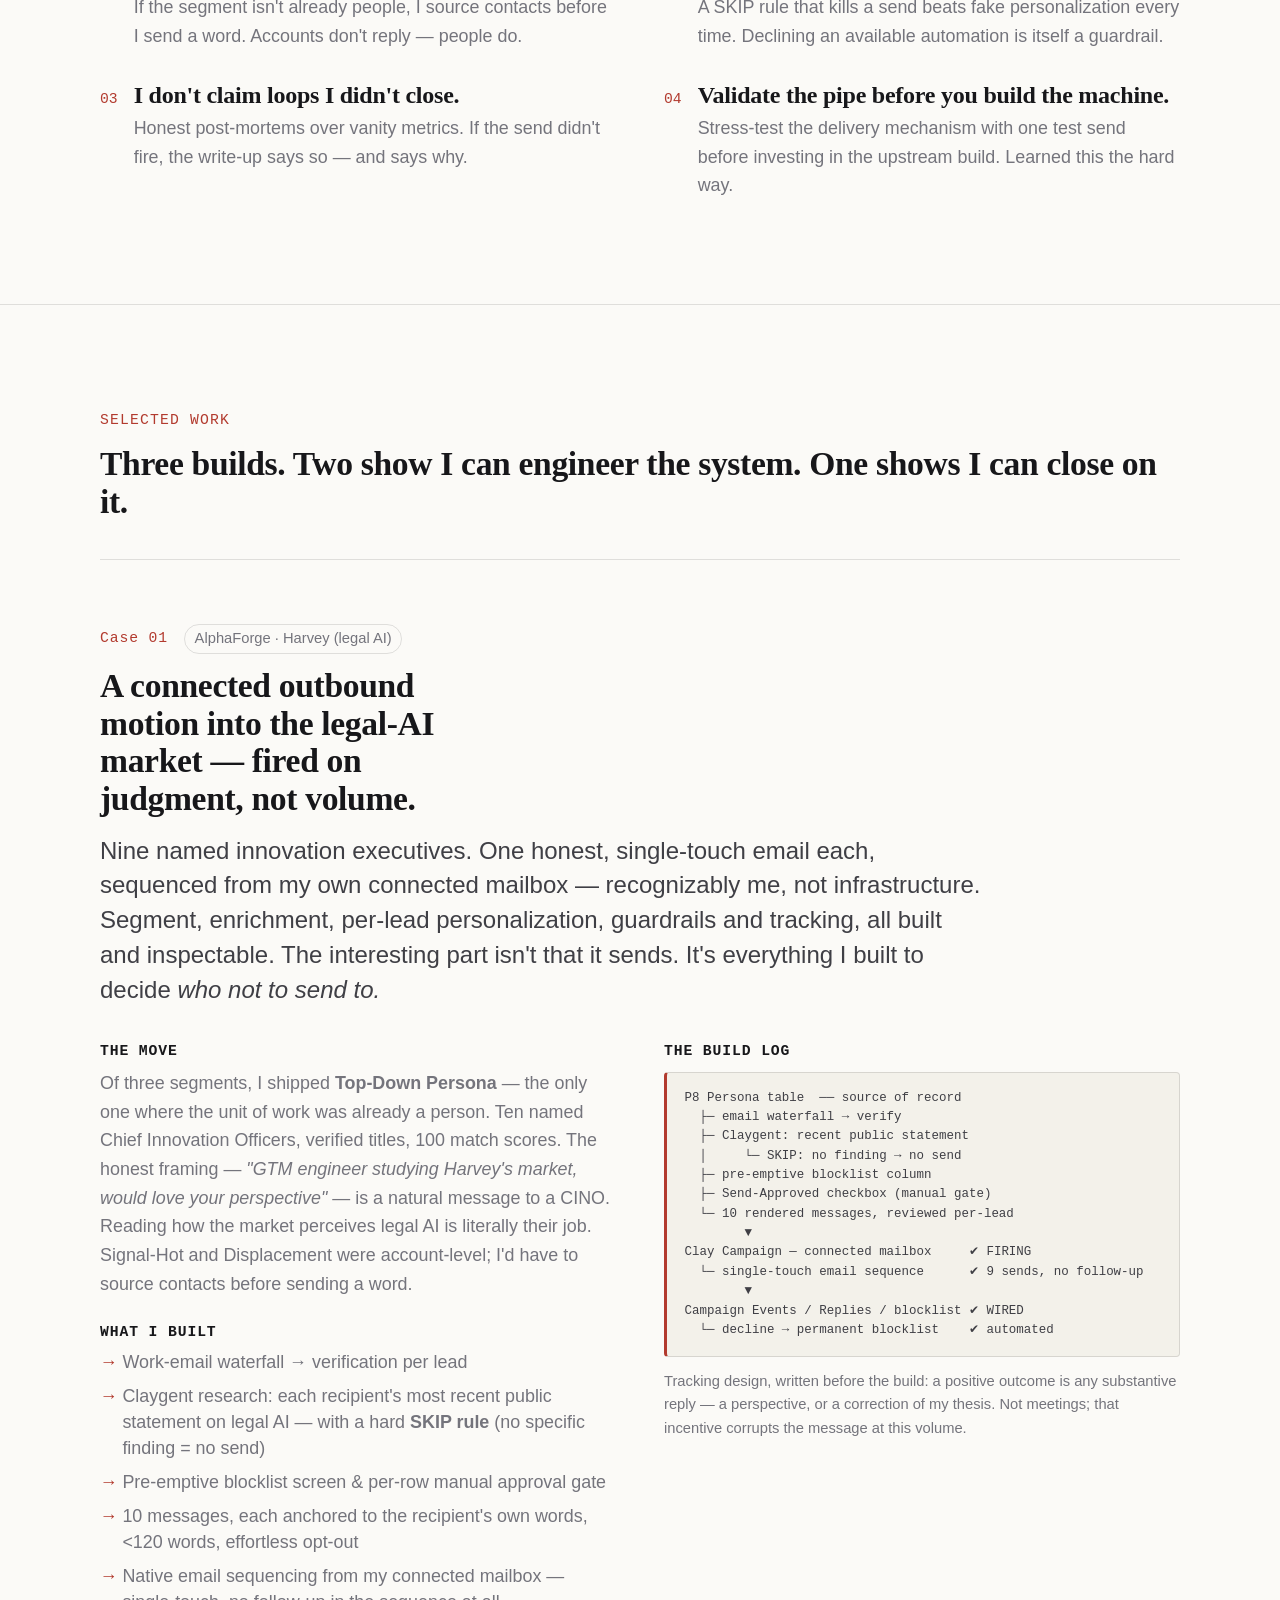
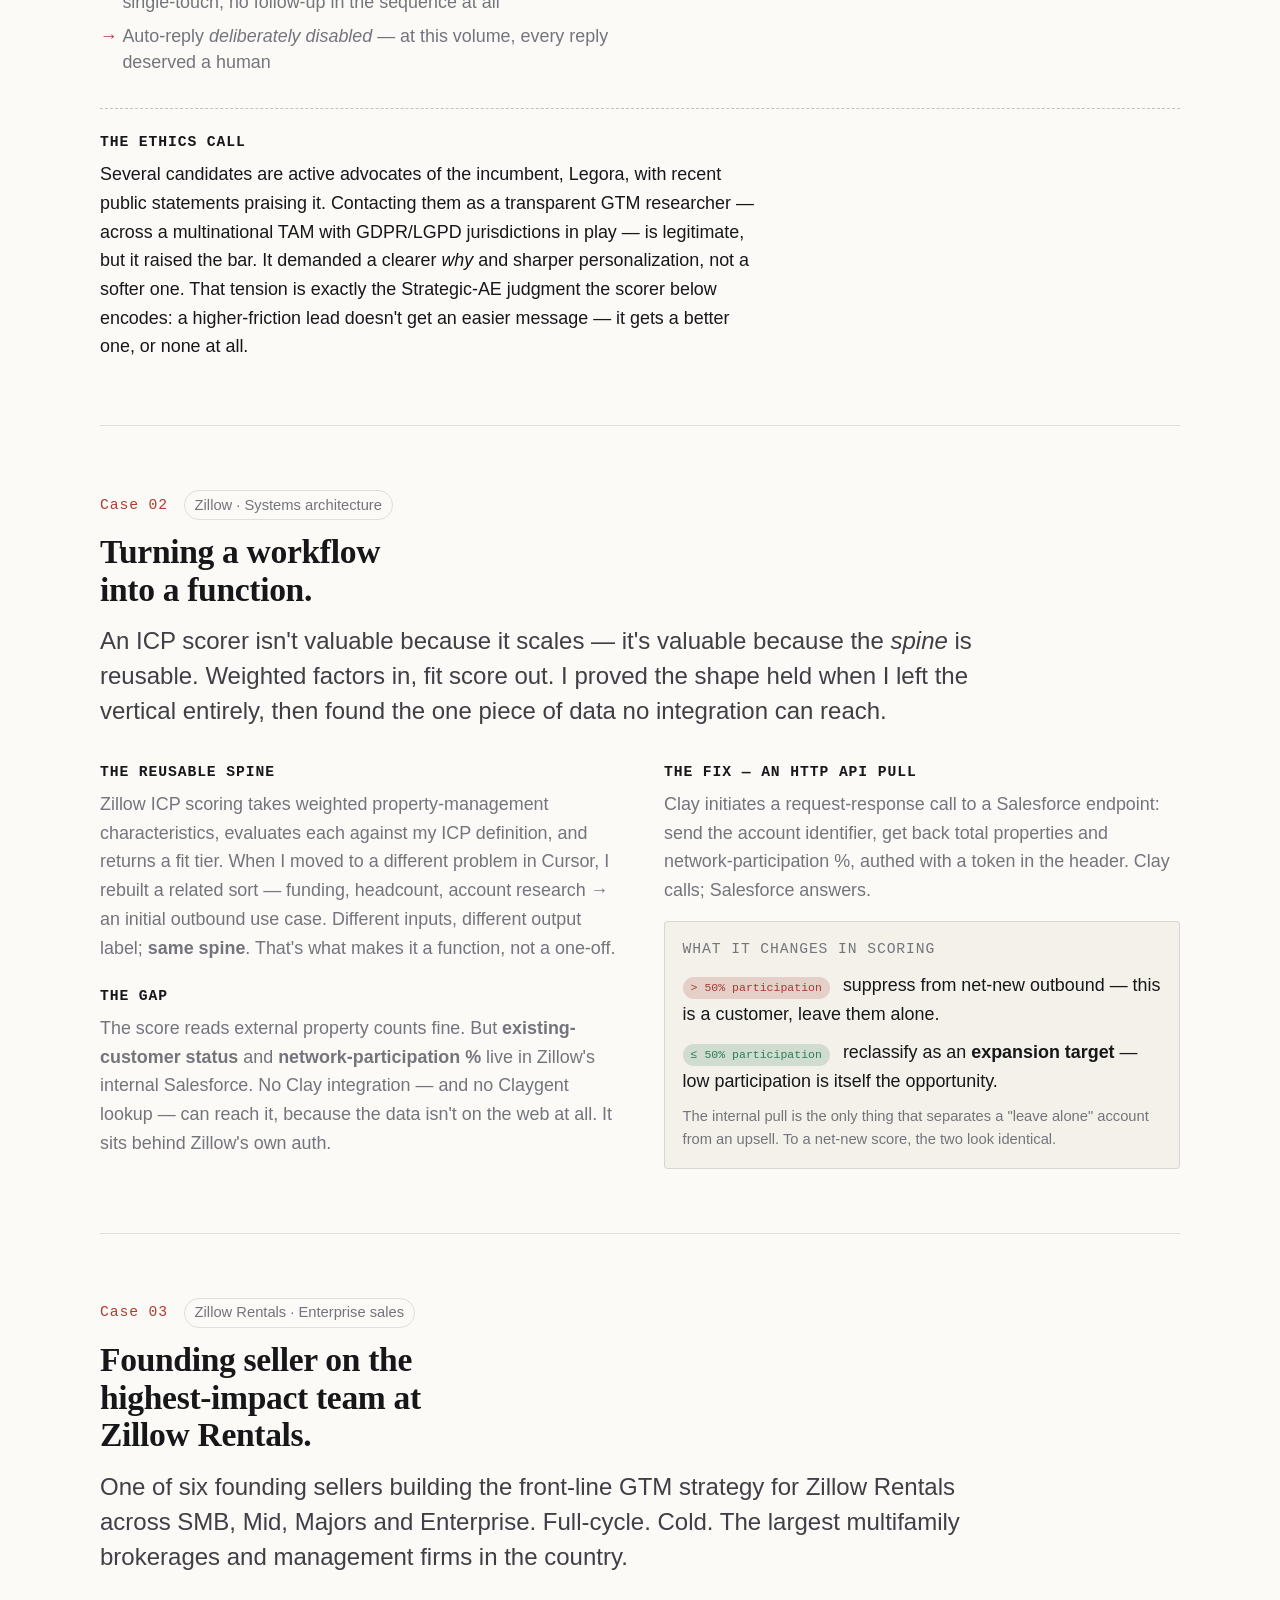
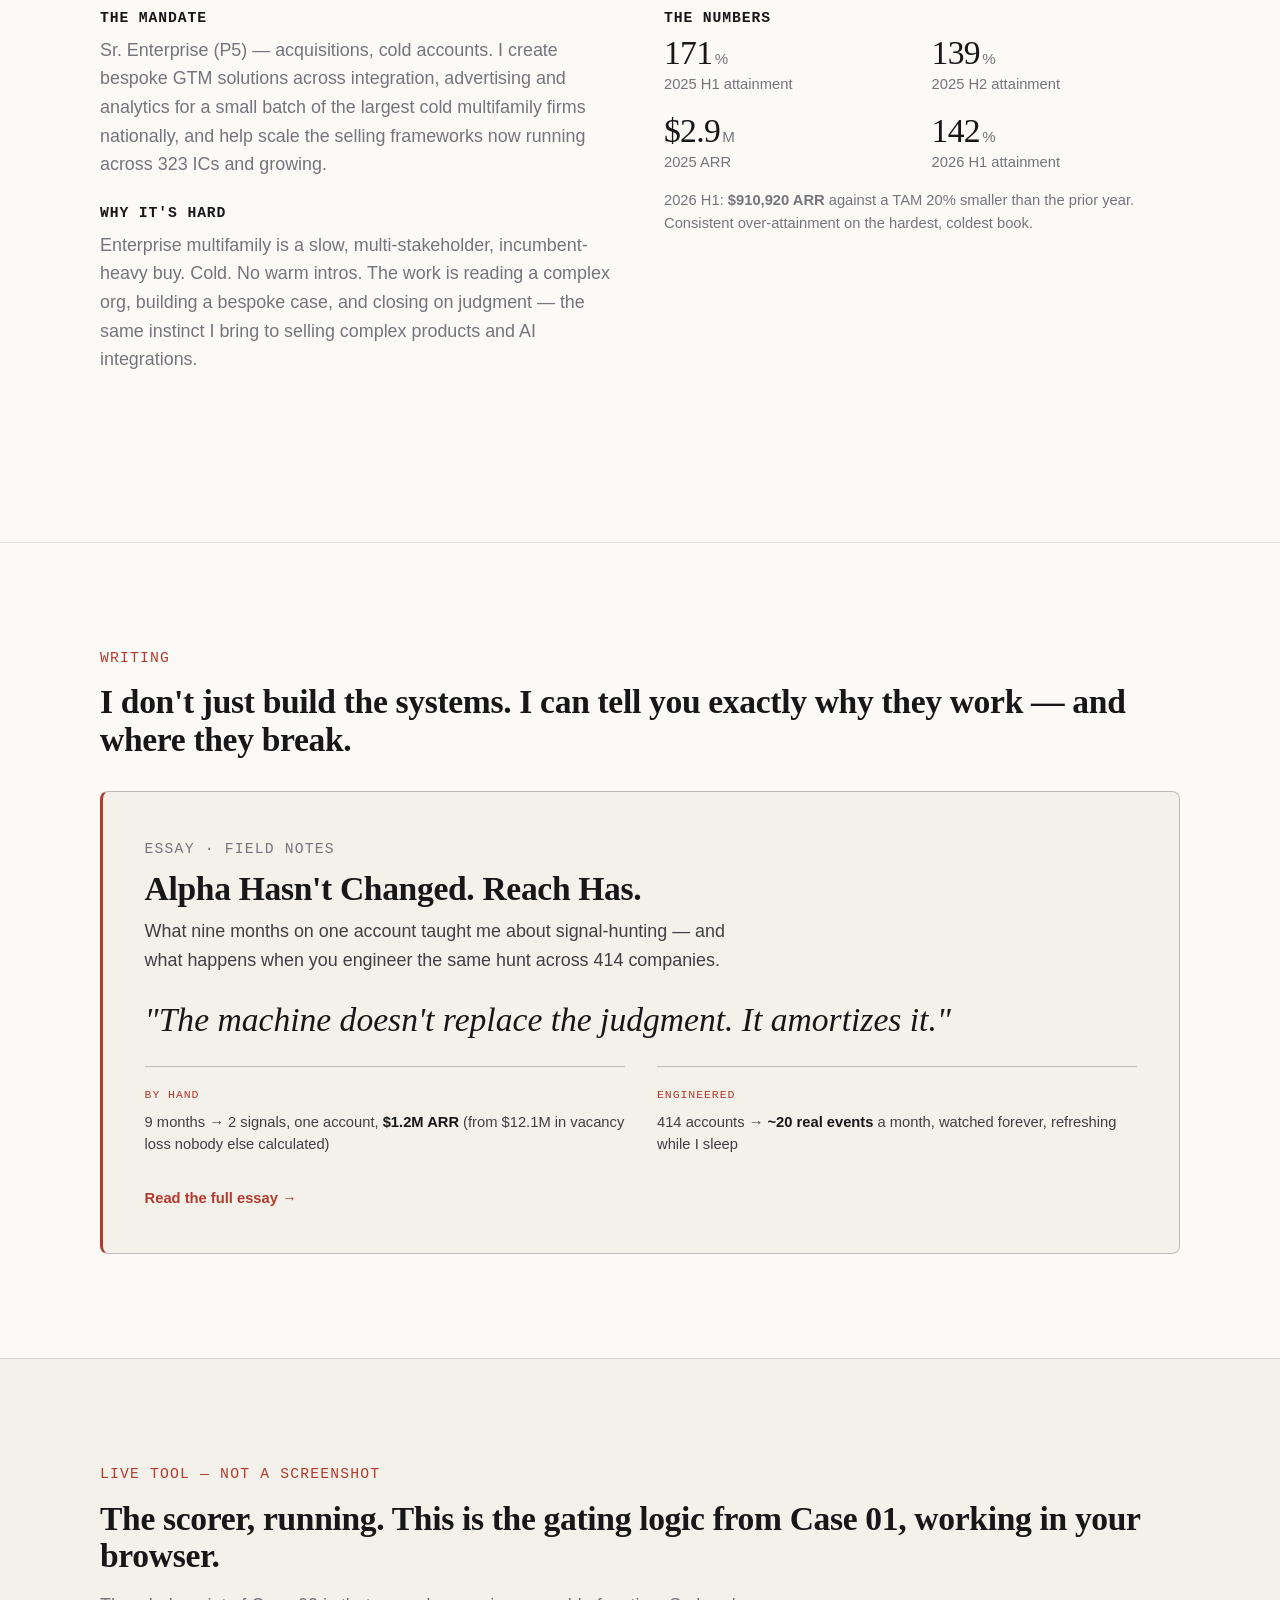
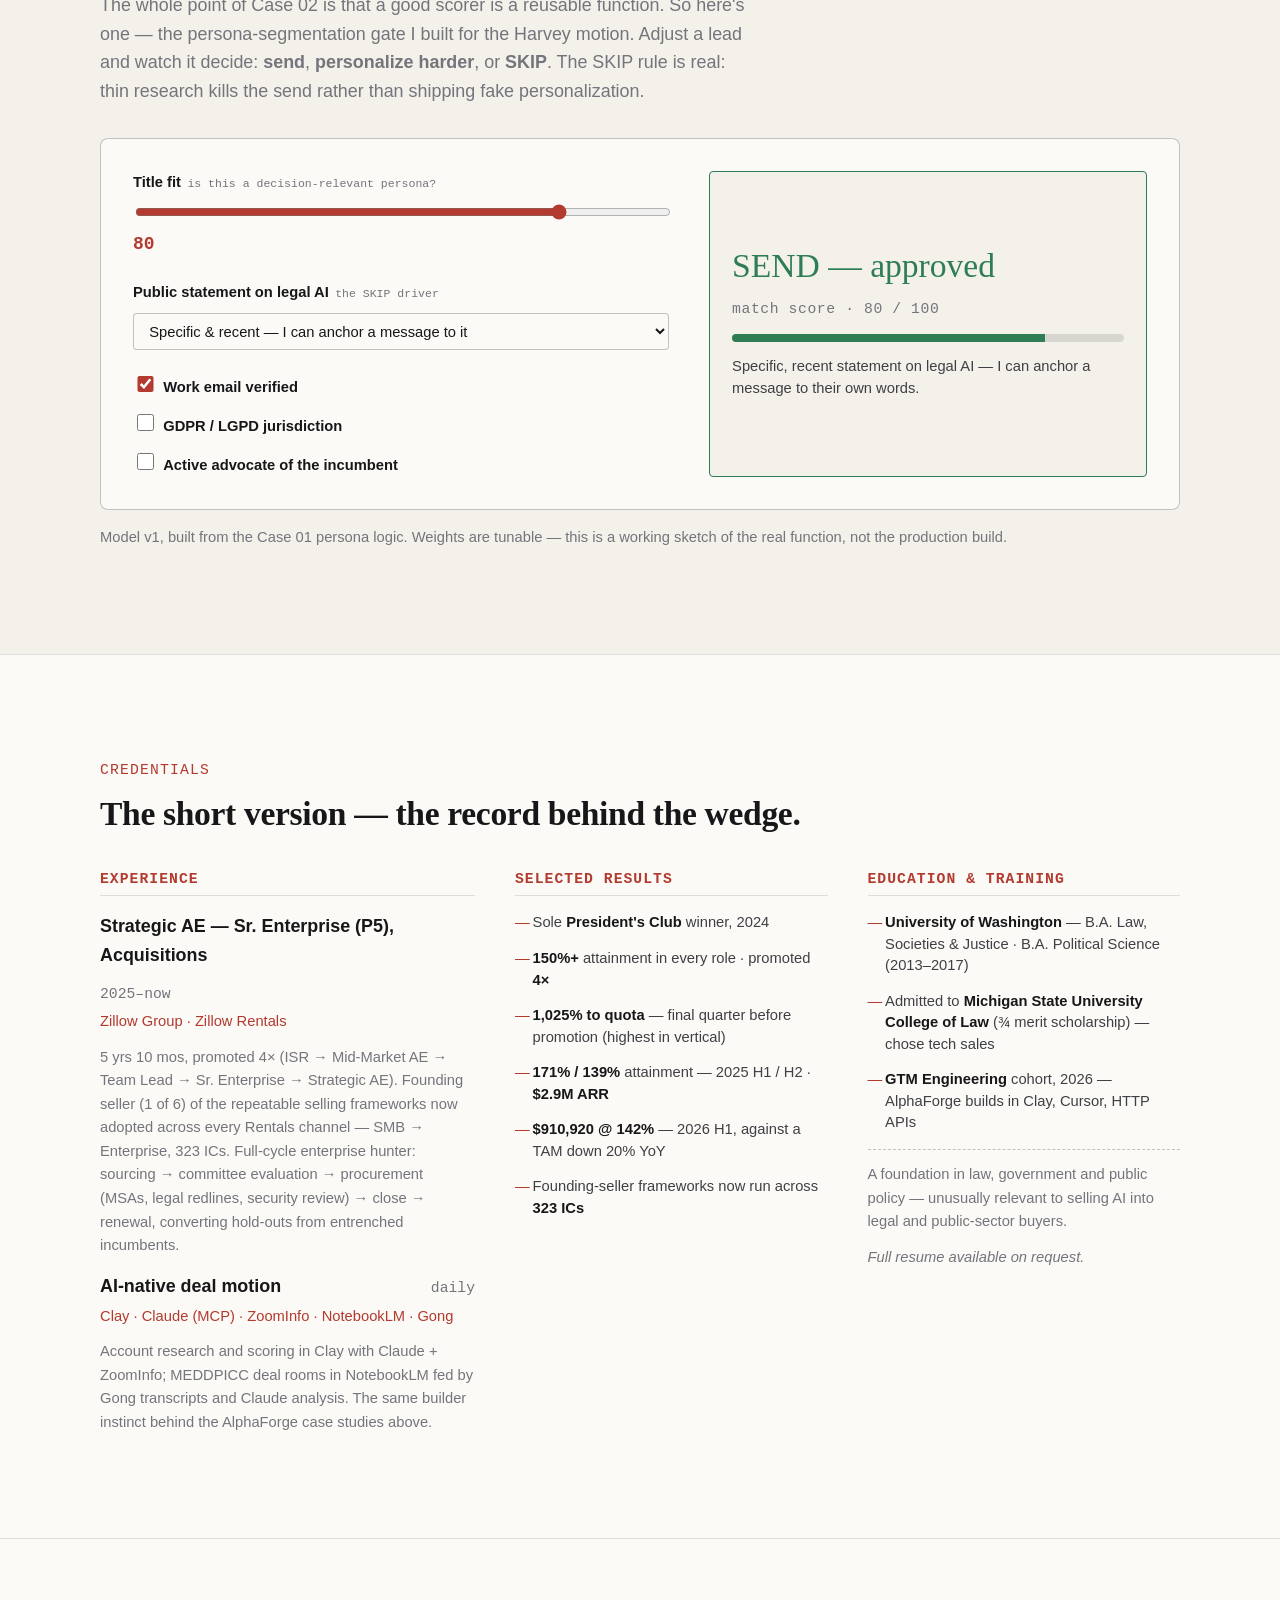
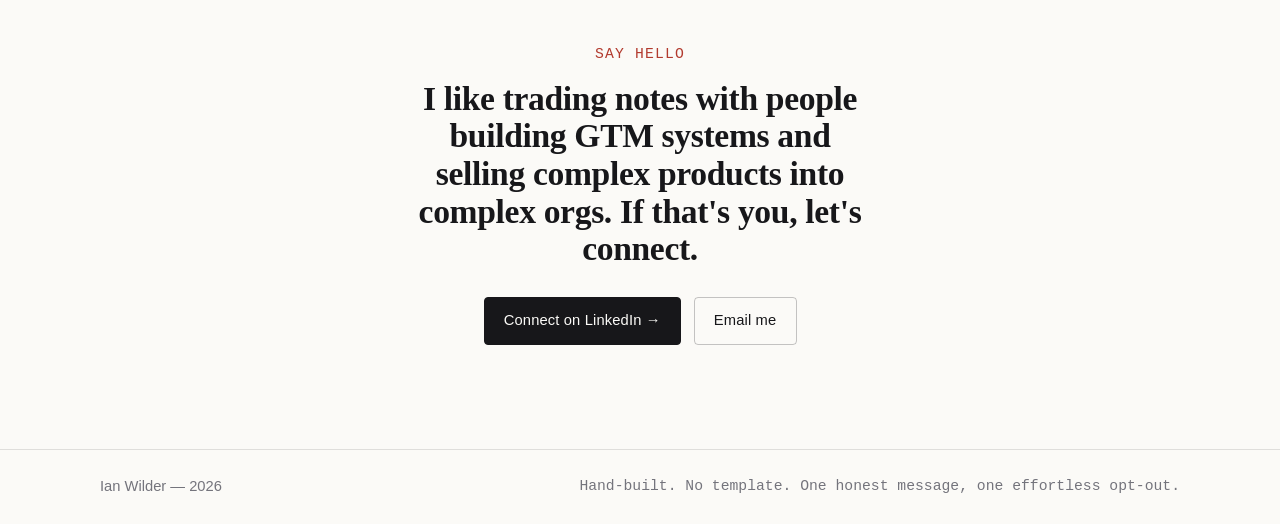
==== commit a1669bee: "Add ARCADE mode: NES/Punch-Out+Tetris dual-mode skin - PRO <-> ARCADE toggle driven by a single data" ====
--- a/index.html
+++ b/index.html
@@ -13,12 +13,25 @@
   <meta property="og:title" content="Ian Wilder — Strategic Enterprise AE who builds his own pipeline" />
   <meta property="og:description" content="Closer's judgment, builder's hands. I sell complex products and AI integrations into complex orgs and engineer the GTM systems that source the pipeline." />
 
+  <script>try{var m=localStorage.getItem('iw-mode');if(m==='arcade')document.documentElement.setAttribute('data-mode','arcade');var t=localStorage.getItem('iw-theme');if(t==='light'||t==='dark')document.documentElement.setAttribute('data-theme',t);}catch(e){}</script>
   <link rel="preload" href="css/styles.css" as="style" />
   <link rel="stylesheet" href="css/styles.css" />
   <link rel="stylesheet" href="css/components.css" />
+  <link rel="stylesheet" href="css/arcade.css" />
 </head>
 <body>
   <a href="#work" class="sr-only">Skip to work</a>
+
+  <!-- Arcade-mode layers (inert in PRO mode) -->
+  <canvas id="tetrisBg" aria-hidden="true"></canvas>
+  <div id="bootScreen" class="boot" aria-hidden="true">
+    <div class="boot__inner">
+      <div class="boot__logo">IAN<br>WILDER</div>
+      <div class="boot__sub">STRATEGIC AE // GTM ENGINEER</div>
+      <div class="boot__press">PRESS START</div>
+      <div class="boot__coin">▸ TAP / ANY KEY TO SKIP</div>
+    </div>
+  </div>
 
   <!-- ===================== NAV ===================== -->
   <header class="nav">
@@ -28,13 +41,17 @@
         <a href="#work">Work</a>
         <a href="#writing" class="nav--optional">Writing</a>
         <a href="#scorer">Scorer</a>
-        <a href="#credentials">Credentials</a>
+        <a href="#credentials" class="nav--optional">Credentials</a>
         <a href="#principles" class="nav--optional">Principles</a>
         <a href="#contact">Contact</a>
       </nav>
-      <button id="themeToggle" class="theme-toggle" type="button" aria-label="Toggle colour theme" title="Toggle theme">
-        <span aria-hidden="true" class="theme-toggle__icon">◐</span>
-      </button>
+      <div class="nav__controls">
+        <button id="soundToggle" class="sound-toggle" type="button" aria-pressed="false" title="Toggle 8-bit sound">♪ OFF</button>
+        <button id="modeToggle" class="mode-toggle" type="button" title="Switch between PRO and ARCADE mode"><span class="mode-toggle__icon" aria-hidden="true">🕹</span><span class="mode-toggle__label">ARCADE</span></button>
+        <button id="themeToggle" class="theme-toggle" type="button" aria-label="Toggle colour theme" title="Toggle theme">
+          <span aria-hidden="true" class="theme-toggle__icon">◐</span>
+        </button>
+      </div>
     </div>
   </header>
 
@@ -424,5 +441,6 @@
   </footer>
 
   <script src="js/site.js" defer></script>
+  <script src="js/arcade.js" defer></script>
 </body>
 </html>
--- a/css/components.css
+++ b/css/components.css
@@ -16,11 +16,21 @@
 .nav__links a { text-decoration: none; font-size: var(--step--1); color: var(--ink-soft); }
 .nav__links a:hover { color: var(--accent); }
 @media (max-width: 620px) { .nav__links a.nav--optional { display: none; } }
-
+.mode-toggle__icon { line-height: 1; }
+.mode-toggle__label { margin-left: 0.2rem; }
+/* On phones, keep the nav from overflowing: drop the light/dark toggle and
+   tighten spacing; the ARCADE toggle and jump links stay. */
+@media (max-width: 560px) {
+  .nav__links { gap: 0.75rem; }
+  .nav__controls { gap: 0.4rem; }
+  .theme-toggle { display: none; }
+}
+
+.nav__controls { display: flex; align-items: center; gap: 0.5rem; }
 .theme-toggle {
   border: 1px solid var(--line-strong); background: transparent; color: var(--ink);
   width: 34px; height: 34px; border-radius: 50%; cursor: pointer; font-size: 1rem;
-  display: grid; place-items: center; transition: border-color .2s, transform .2s;
+  display: grid; place-items: center; transition: border-color .2s, transform .2s; flex: none;
 }
 .theme-toggle:hover { border-color: var(--accent); transform: rotate(-20deg); }
 
--- a/css/arcade.css
+++ b/css/arcade.css
@@ -0,0 +1,296 @@
+/* =========================================================================
+   arcade.css — ARCADE MODE skin (NES / Punch-Out + Tetris)
+   Everything is scoped under :root[data-mode="arcade"] so PRO mode is
+   untouched. Self-hosted pixel fonts; only fetched when arcade renders.
+   ========================================================================= */
+
+@font-face {
+  font-family: "Press Start 2P";
+  src: url("../fonts/press-start-2p.woff2") format("woff2");
+  font-weight: 400; font-style: normal; font-display: swap;
+}
+@font-face {
+  font-family: "VT323";
+  src: url("../fonts/vt323.woff2") format("woff2");
+  font-weight: 400; font-style: normal; font-display: swap;
+}
+
+/* ---- Controls visible in PRO mode (the way IN) ------------------------ */
+.mode-toggle {
+  font-family: var(--font-mono); font-size: var(--step--1); cursor: pointer;
+  border: 1px solid var(--line-strong); background: var(--ink); color: var(--paper);
+  padding: 0.4rem 0.7rem; border-radius: var(--radius); white-space: nowrap;
+  display: inline-flex; align-items: center; gap: 0.35rem; transition: transform .12s, background .18s;
+}
+.mode-toggle:hover { background: var(--accent); border-color: var(--accent); color: #fff; transform: translateY(-1px); }
+.sound-toggle { display: none; }
+
+/* Boot screen hidden unless activated by JS */
+.boot { display: none; }
+
+/* =========================================================================
+   ARCADE MODE
+   ========================================================================= */
+:root[data-mode="arcade"] {
+  --paper: #0b0e24;
+  --paper-2: #151b3d;
+  --ink: #f2f4ff;
+  --ink-soft: #c3cbf5;
+  --muted: #8b93cf;
+  --line: rgba(130,150,255,0.30);
+  --line-strong: rgba(160,180,255,0.55);
+  --accent: #ff5aa8;            /* Punch-Out ring pink */
+  --accent-soft: rgba(255,90,168,0.16);
+  --fit-high: #49e08a;
+  --fit-mid: #ffd53d;
+  --fit-low: #ff4757;
+  /* extra arcade hues (tetrominoes / HUD) */
+  --arc-blue: #46b5ff;
+  --arc-green: #49e08a;
+  --arc-yellow: #ffd53d;
+  --arc-red: #ff4757;
+  --arc-purple: #b57bff;
+  --arc-orange: #ff9f43;
+  --arc-cyan: #45e6d5;
+  --font-serif: "Press Start 2P", "VT323", monospace;
+  --font-sans: "VT323", ui-monospace, monospace;
+  --font-mono: "VT323", ui-monospace, monospace;
+  --radius: 0px;
+}
+
+:root[data-mode="arcade"] body {
+  background:
+    radial-gradient(circle at 50% -10%, #1b2255 0%, #0b0e24 60%, #070917 100%);
+  color: var(--ink);
+  font-size: clamp(1.15rem, 1.05rem + 0.6vw, 1.4rem);   /* VT323 is small */
+  line-height: 1.5;
+  letter-spacing: 0.01em;
+}
+
+/* CRT scanlines + vignette overlay */
+:root[data-mode="arcade"] body::after {
+  content: ""; position: fixed; inset: 0; pointer-events: none; z-index: 40;
+  background:
+    repeating-linear-gradient(0deg, rgba(0,0,0,0.16) 0 1px, transparent 1px 3px),
+    radial-gradient(circle at 50% 50%, transparent 60%, rgba(0,0,0,0.45) 100%);
+  mix-blend-mode: multiply; opacity: 0.55;
+}
+
+/* Tetris block canvas behind everything */
+#tetrisBg { display: none; }
+:root[data-mode="arcade"] #tetrisBg {
+  display: block; position: fixed; inset: 0; z-index: 0; pointer-events: none; opacity: 0.22;
+}
+:root[data-mode="arcade"] .nav,
+:root[data-mode="arcade"] main,
+:root[data-mode="arcade"] .footer { position: relative; z-index: 1; }
+
+/* Headings → pixel font */
+:root[data-mode="arcade"] h1,
+:root[data-mode="arcade"] h2,
+:root[data-mode="arcade"] h3,
+:root[data-mode="arcade"] h4 {
+  font-family: var(--font-serif);
+  letter-spacing: 0; line-height: 1.5; overflow-wrap: break-word;
+  text-shadow: 3px 3px 0 rgba(0,0,0,0.6);
+}
+:root[data-mode="arcade"] .hero__title { font-size: clamp(1.1rem, 0.7rem + 2.4vw, 2.2rem); line-height: 1.6; }
+:root[data-mode="arcade"] .section__title { font-size: clamp(0.85rem, 0.6rem + 1.3vw, 1.35rem); line-height: 1.7; }
+:root[data-mode="arcade"] .case__title,
+:root[data-mode="arcade"] .essay__title { font-size: clamp(0.8rem, 0.6rem + 1.1vw, 1.2rem); line-height: 1.7; }
+:root[data-mode="arcade"] .hero__lead,
+:root[data-mode="arcade"] .case__dek,
+:root[data-mode="arcade"] .essay__dek { font-size: clamp(1.15rem, 1rem + 0.7vw, 1.45rem); }
+
+/* Eyebrows / kickers → HUD label */
+:root[data-mode="arcade"] .eyebrow,
+:root[data-mode="arcade"] .case__sub,
+:root[data-mode="arcade"] .creds__h,
+:root[data-mode="arcade"] .essay__kicker,
+:root[data-mode="arcade"] .case__index {
+  font-family: var(--font-serif); font-size: 0.6rem; line-height: 1.6;
+  color: var(--arc-yellow); letter-spacing: 0.02em;
+}
+:root[data-mode="arcade"] .case__index { color: var(--accent); }
+
+/* Links & accent text */
+:root[data-mode="arcade"] .u-accent { color: var(--arc-yellow); text-shadow: 3px 3px 0 rgba(0,0,0,0.6); }
+:root[data-mode="arcade"] a:hover { color: var(--arc-yellow); }
+
+/* ---- Nav → HUD bar ---------------------------------------------------- */
+:root[data-mode="arcade"] .nav {
+  background: #05060f; border-bottom: 3px solid var(--accent); backdrop-filter: none;
+}
+:root[data-mode="arcade"] .nav__brand { font-family: var(--font-serif); font-size: 0.75rem; color: var(--arc-green); }
+:root[data-mode="arcade"] .nav__brand-dot { color: var(--accent); }
+:root[data-mode="arcade"] .nav__links a {
+  font-family: var(--font-mono); text-transform: uppercase; letter-spacing: 0.08em;
+  font-size: 1.05rem; color: var(--ink-soft);
+}
+:root[data-mode="arcade"] .nav__links a:hover { color: var(--arc-yellow); }
+:root[data-mode="arcade"] .mode-toggle {
+  font-family: var(--font-serif); font-size: 0.55rem; background: var(--accent);
+  color: #fff; border: 2px solid #fff; box-shadow: 3px 3px 0 rgba(0,0,0,0.6); border-radius: 0;
+  animation: arc-blink 1.1s steps(1) infinite;
+}
+:root[data-mode="arcade"] .mode-toggle:hover { background: var(--arc-yellow); color: #000; animation: none; }
+:root[data-mode="arcade"] .sound-toggle {
+  display: inline-flex; align-items: center; gap: 0.3rem; cursor: pointer;
+  font-family: var(--font-serif); font-size: 0.5rem; padding: 0.35rem 0.5rem;
+  background: transparent; color: var(--arc-green); border: 2px solid var(--line-strong); border-radius: 0;
+}
+:root[data-mode="arcade"] .sound-toggle:hover { border-color: var(--arc-green); }
+:root[data-mode="arcade"] .theme-toggle { display: none; } /* one skin at a time */
+
+@keyframes arc-blink { 50% { opacity: 0.35; } }
+
+/* ---- Pixel panels: cards, sections ------------------------------------ */
+:root[data-mode="arcade"] .section { border-top: 3px solid var(--line); }
+:root[data-mode="arcade"] .proof { background: #05060f; border-block: 3px solid var(--accent); }
+
+:root[data-mode="arcade"] .case,
+:root[data-mode="arcade"] .scorer,
+:root[data-mode="arcade"] .essay,
+:root[data-mode="arcade"] .rule-card,
+:root[data-mode="arcade"] .scorer__result,
+:root[data-mode="arcade"] .buildlog {
+  border-radius: 0;
+}
+:root[data-mode="arcade"] .scorer,
+:root[data-mode="arcade"] .essay,
+:root[data-mode="arcade"] .rule-card {
+  border: 3px solid var(--line-strong); box-shadow: 6px 6px 0 rgba(0,0,0,0.5);
+  background: var(--paper-2); border-left-width: 3px;
+}
+:root[data-mode="arcade"] .buildlog {
+  border: 2px solid var(--arc-green); border-left: 3px solid var(--arc-green);
+  color: var(--arc-green); background: #05060f;
+}
+
+/* ---- Proof / HUD stat bars -------------------------------------------- */
+:root[data-mode="arcade"] .stat__num,
+:root[data-mode="arcade"] .result__verdict {
+  font-family: var(--font-serif); text-shadow: 3px 3px 0 rgba(0,0,0,0.6);
+}
+:root[data-mode="arcade"] .stat__num { font-size: clamp(1rem, 0.7rem + 1.6vw, 1.7rem); color: var(--arc-yellow); }
+:root[data-mode="arcade"] .stat__unit { color: var(--ink-soft); }
+:root[data-mode="arcade"] .stat__label { font-size: 1.05rem; color: var(--ink-soft); }
+/* little health-bar under each proof stat */
+:root[data-mode="arcade"] .proof .stat { position: relative; padding-bottom: 0.9rem; }
+:root[data-mode="arcade"] .proof .stat::after {
+  content: ""; position: absolute; left: 0; bottom: 0; height: 8px; width: 100%;
+  background:
+    linear-gradient(90deg, var(--arc-green) 0 85%, rgba(255,255,255,0.12) 85% 100%);
+  border: 1px solid #05060f; box-shadow: inset 0 0 0 1px rgba(255,255,255,0.15);
+}
+
+/* ---- Buttons → pixel buttons ------------------------------------------ */
+:root[data-mode="arcade"] .btn {
+  font-family: var(--font-serif); font-size: 0.6rem; border-radius: 0;
+  border: 2px solid var(--line-strong); box-shadow: 4px 4px 0 rgba(0,0,0,0.55);
+  padding: 0.85rem 1.1rem; letter-spacing: 0;
+}
+:root[data-mode="arcade"] .btn:hover { transform: translate(-1px,-1px); box-shadow: 6px 6px 0 rgba(0,0,0,0.55); color: var(--arc-yellow); border-color: var(--arc-yellow); }
+:root[data-mode="arcade"] .btn--primary { background: var(--accent); color: #fff; border-color: #fff; }
+:root[data-mode="arcade"] .btn--primary:hover { background: var(--arc-yellow); color: #000; border-color: #000; }
+
+/* ---- Case studies → LEVELS -------------------------------------------- */
+:root[data-mode="arcade"] .case__tag {
+  border: 2px solid var(--arc-blue); color: var(--arc-blue); border-radius: 0;
+  font-family: var(--font-mono); text-transform: uppercase; font-size: 0.95rem; letter-spacing: 0.06em;
+}
+:root[data-mode="arcade"] .ticks li::before { content: "\25B6"; color: var(--arc-green); }
+:root[data-mode="arcade"] .pill { border-radius: 0; font-family: var(--font-mono); font-size: 0.9rem; }
+:root[data-mode="arcade"] .principle__n { color: var(--arc-yellow); font-family: var(--font-serif); font-size: 0.7rem; }
+
+/* ---- Scorer → Punch-Out scouting screen ------------------------------- */
+:root[data-mode="arcade"] .section--scorer { background: #05060f; }
+:root[data-mode="arcade"] .field label { font-family: var(--font-mono); text-transform: uppercase; letter-spacing: 0.05em; font-size: 1rem; }
+:root[data-mode="arcade"] .field__hint { color: var(--muted); }
+:root[data-mode="arcade"] .field input[type="range"] { accent-color: var(--accent); }
+:root[data-mode="arcade"] .field select {
+  border-radius: 0; border: 2px solid var(--line-strong); background: #05060f; color: var(--ink);
+  font-family: var(--font-mono); font-size: 1.05rem;
+}
+:root[data-mode="arcade"] .switch { font-family: var(--font-mono); font-size: 1.05rem; }
+:root[data-mode="arcade"] .switch input { accent-color: var(--accent); }
+:root[data-mode="arcade"] .scorer__result { background: #05060f; border: 3px solid var(--line-strong); }
+:root[data-mode="arcade"] .result__verdict { font-size: clamp(0.9rem, 0.6rem + 1.4vw, 1.4rem); }
+:root[data-mode="arcade"] .result__score,
+:root[data-mode="arcade"] .result__bar { font-family: var(--font-mono); }
+:root[data-mode="arcade"] .result__bar { border: 2px solid var(--line-strong); border-radius: 0; height: 14px; }
+:root[data-mode="arcade"] .result__bar span { image-rendering: pixelated; }
+:root[data-mode="arcade"] .result--high { box-shadow: 0 0 0 2px var(--fit-high), 6px 6px 0 rgba(0,0,0,0.5); }
+:root[data-mode="arcade"] .result--low { box-shadow: 0 0 0 2px var(--fit-low), 6px 6px 0 rgba(0,0,0,0.5); }
+/* VS tag injected by JS */
+:root[data-mode="arcade"] .result__vs {
+  font-family: var(--font-serif); font-size: 0.55rem; color: var(--arc-yellow);
+  display: block; margin-bottom: 0.3rem;
+}
+.result__vs { display: none; }  /* pro mode hides it */
+
+/* ---- Credentials → HIGH SCORES ---------------------------------------- */
+:root[data-mode="arcade"] .creds__h { color: var(--arc-yellow); border-bottom: 2px solid var(--line); }
+:root[data-mode="arcade"] .creds__list--bullets li::before { content: "\2726"; color: var(--accent); }
+:root[data-mode="arcade"] .cred__role { font-family: var(--font-mono); font-size: 1.2rem; color: var(--arc-green); }
+:root[data-mode="arcade"] .cred__org { color: var(--arc-blue); }
+
+/* ---- Writing / essay -------------------------------------------------- */
+:root[data-mode="arcade"] .essay:hover { box-shadow: 8px 8px 0 rgba(0,0,0,0.5); transform: translate(-2px,-2px); }
+:root[data-mode="arcade"] .essay__quote { color: var(--arc-yellow); }
+:root[data-mode="arcade"] .essay__side-label { font-family: var(--font-serif); font-size: 0.5rem; }
+
+/* ---- Contact ---------------------------------------------------------- */
+:root[data-mode="arcade"] .footer { border-top: 3px solid var(--accent); background: #05060f; }
+:root[data-mode="arcade"] .footer__inner { font-family: var(--font-mono); font-size: 1.05rem; }
+
+/* =========================================================================
+   BOOT / TITLE SCREEN
+   ========================================================================= */
+.boot.is-on {
+  display: grid; place-items: center; position: fixed; inset: 0; z-index: 200;
+  background: radial-gradient(circle at 50% 40%, #1b2255 0%, #070917 70%);
+  text-align: center; padding: 1.5rem; cursor: pointer;
+  animation: boot-in 0.2s ease both;
+}
+.boot__inner { display: grid; gap: 1.4rem; }
+.boot__logo {
+  font-family: "Press Start 2P", monospace; color: var(--arc-yellow, #ffd53d);
+  font-size: clamp(1.6rem, 1rem + 4vw, 3.4rem); line-height: 1.4;
+  text-shadow: 4px 4px 0 #ff5aa8, 8px 8px 0 rgba(0,0,0,0.5);
+}
+.boot__sub {
+  font-family: "Press Start 2P", monospace; color: #46b5ff;
+  font-size: clamp(0.5rem, 0.35rem + 1vw, 0.8rem); line-height: 1.7;
+}
+.boot__press {
+  font-family: "Press Start 2P", monospace; color: #f2f4ff; margin-top: 0.8rem;
+  font-size: clamp(0.7rem, 0.5rem + 1.2vw, 1.1rem);
+  animation: arc-blink 0.9s steps(1) infinite;
+}
+.boot__coin { font-family: "VT323", monospace; color: #8b93cf; font-size: 1.1rem; letter-spacing: 0.1em; }
+.boot.is-off { animation: boot-out 0.35s ease both; pointer-events: none; }
+@keyframes boot-in { from { opacity: 0; } to { opacity: 1; } }
+@keyframes boot-out { to { opacity: 0; transform: scale(1.04); visibility: hidden; } }
+
+/* =========================================================================
+   Reduced motion
+   ========================================================================= */
+@media (prefers-reduced-motion: reduce) {
+  :root[data-mode="arcade"] .mode-toggle,
+  .boot__press { animation: none; }
+  :root[data-mode="arcade"] #tetrisBg { display: none; }
+}
+
+/* =========================================================================
+   Mobile: keep pixel type from overflowing
+   ========================================================================= */
+@media (max-width: 560px) {
+  :root[data-mode="arcade"] body { font-size: 1.2rem; }
+  :root[data-mode="arcade"] .hero__title { font-size: 1.05rem; line-height: 1.7; }
+  :root[data-mode="arcade"] .nav__brand { font-size: 0.6rem; }
+  :root[data-mode="arcade"] .nav__links a { font-size: 0.95rem; }
+  :root[data-mode="arcade"] .eyebrow,
+  :root[data-mode="arcade"] .creds__h,
+  :root[data-mode="arcade"] .case__sub { font-size: 0.55rem; }
+}
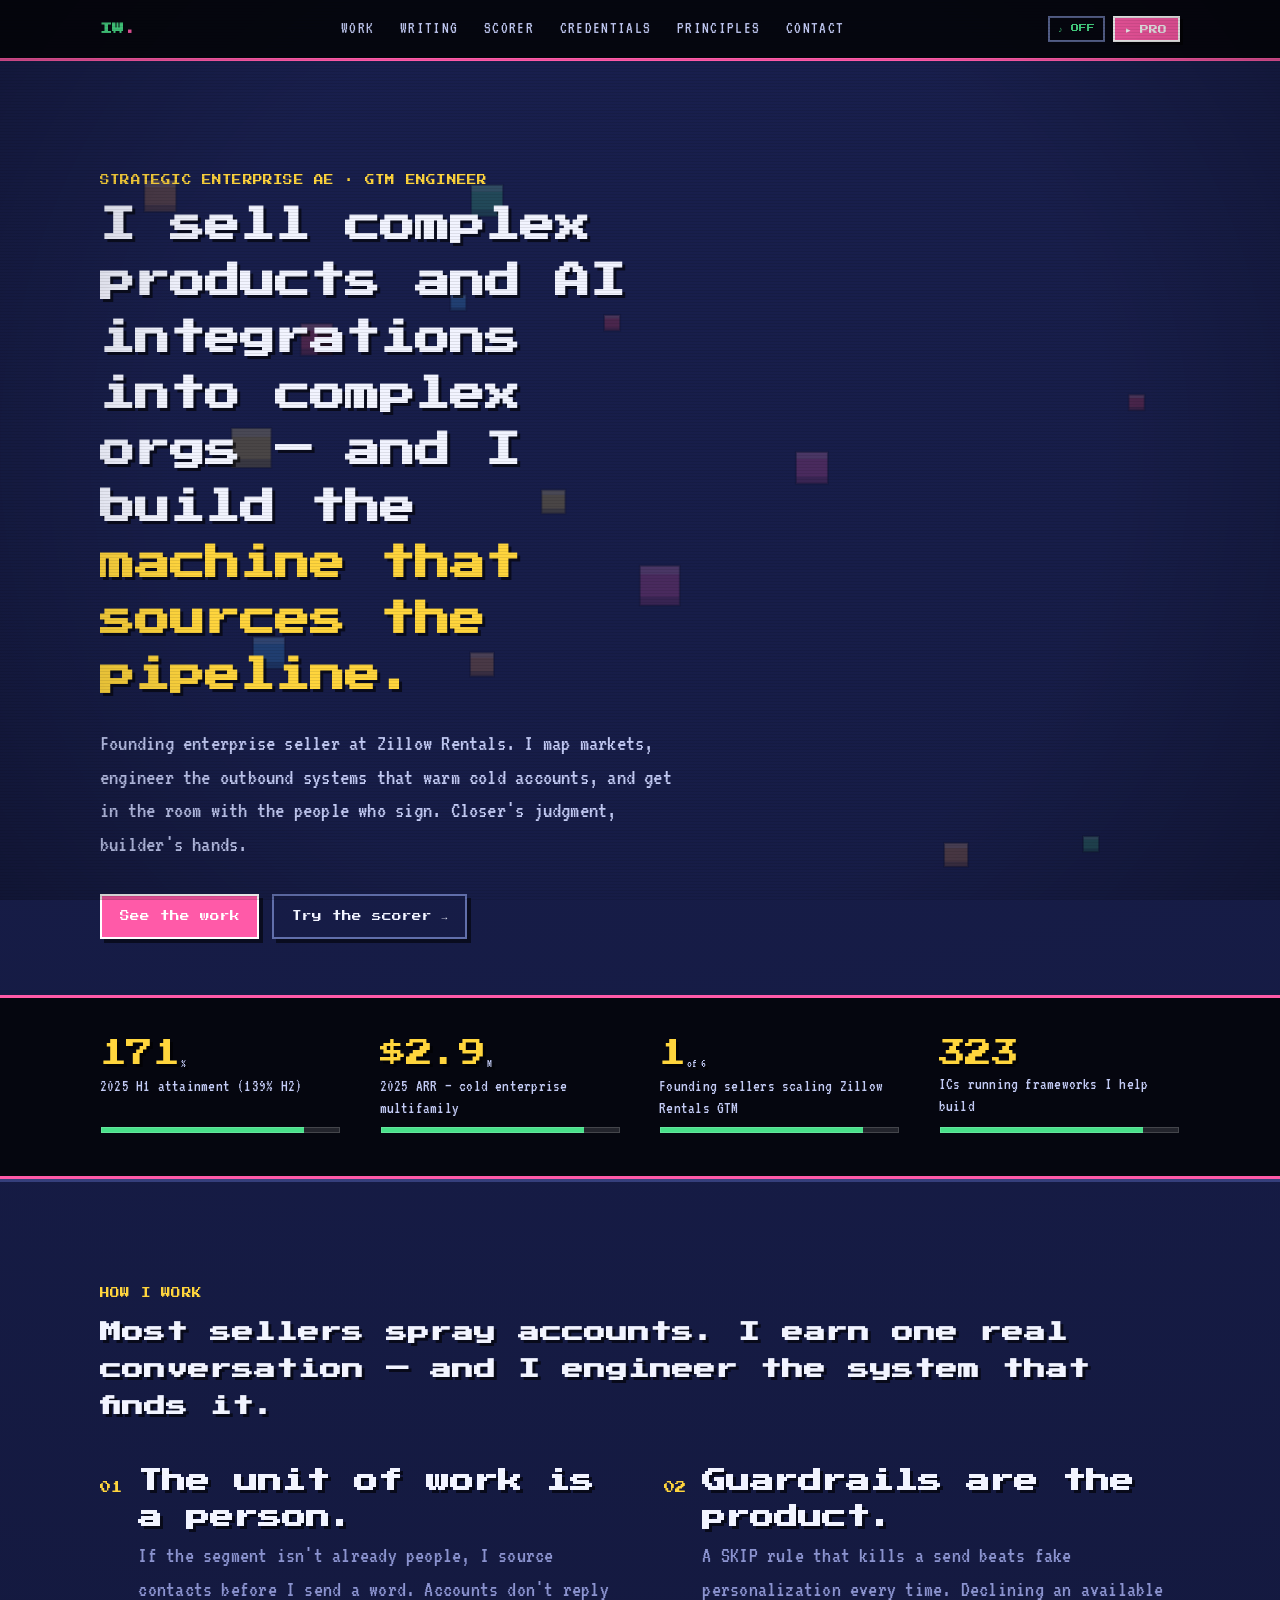
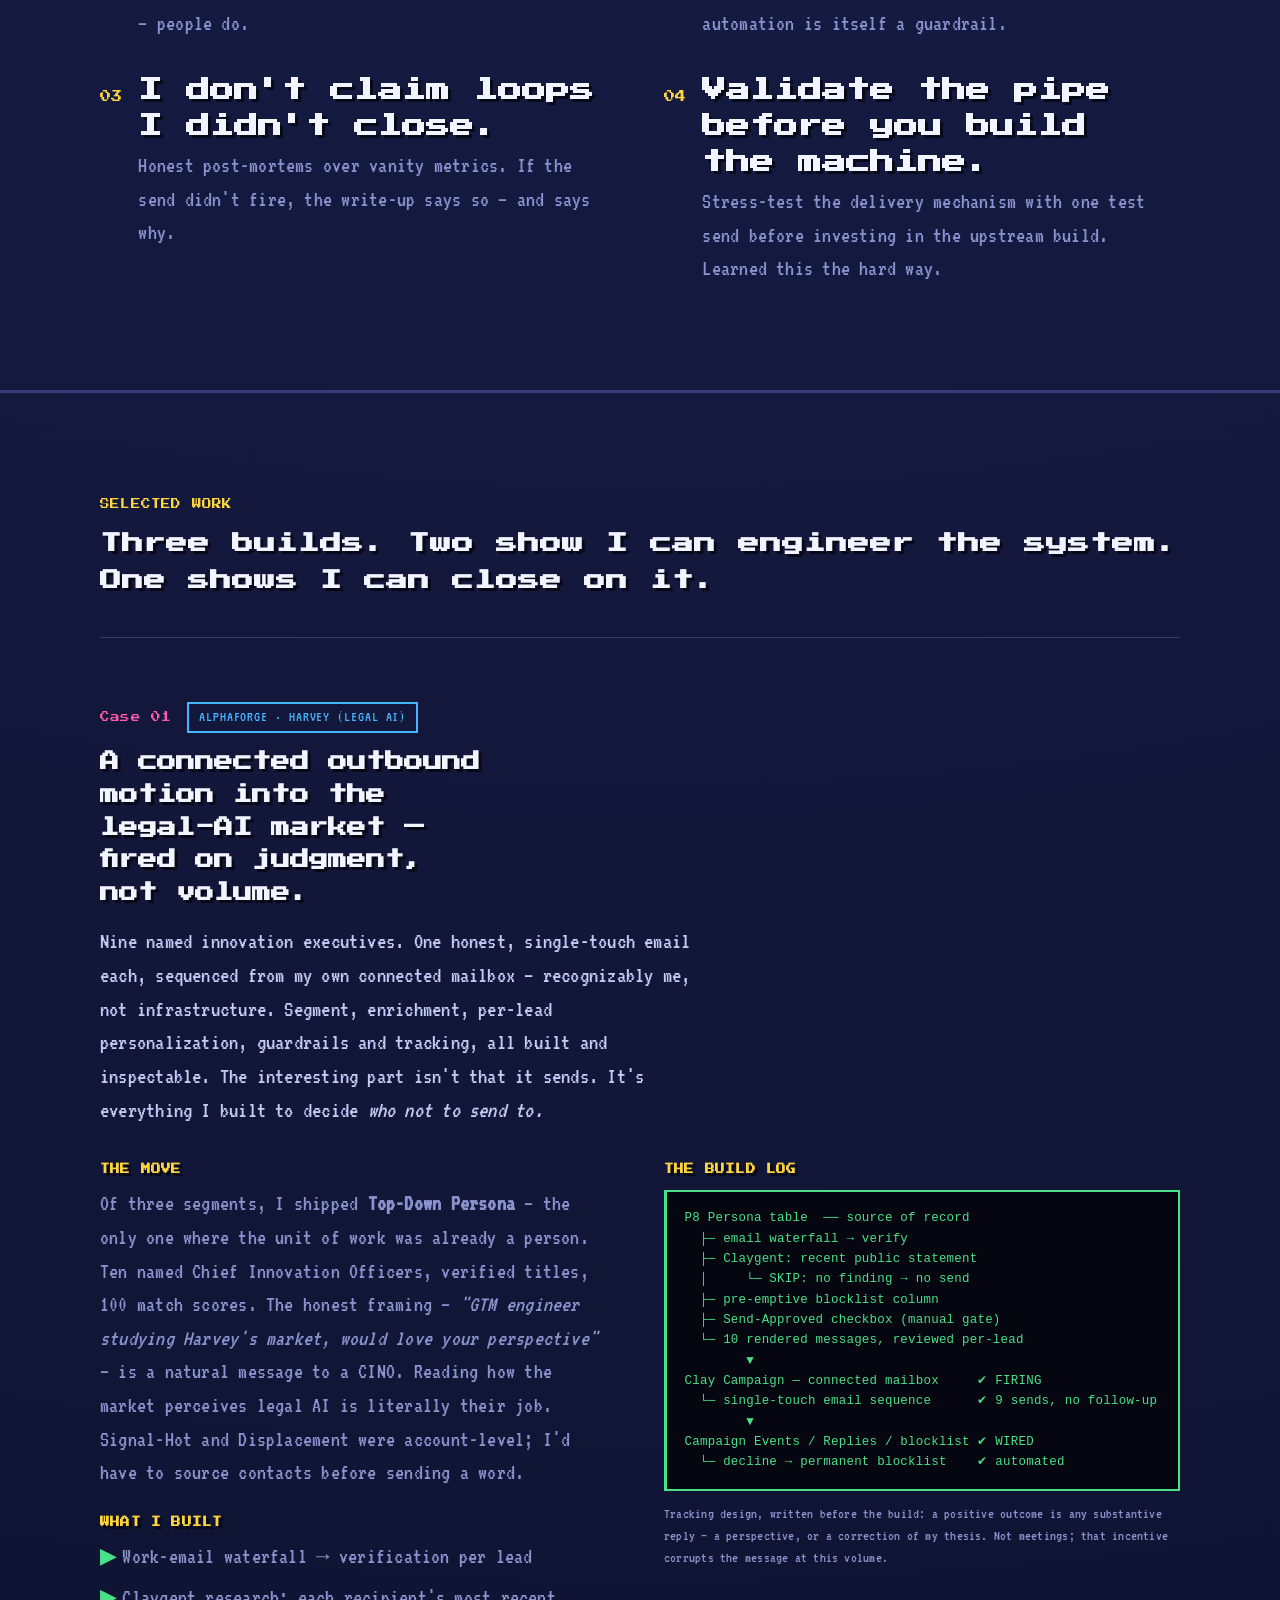
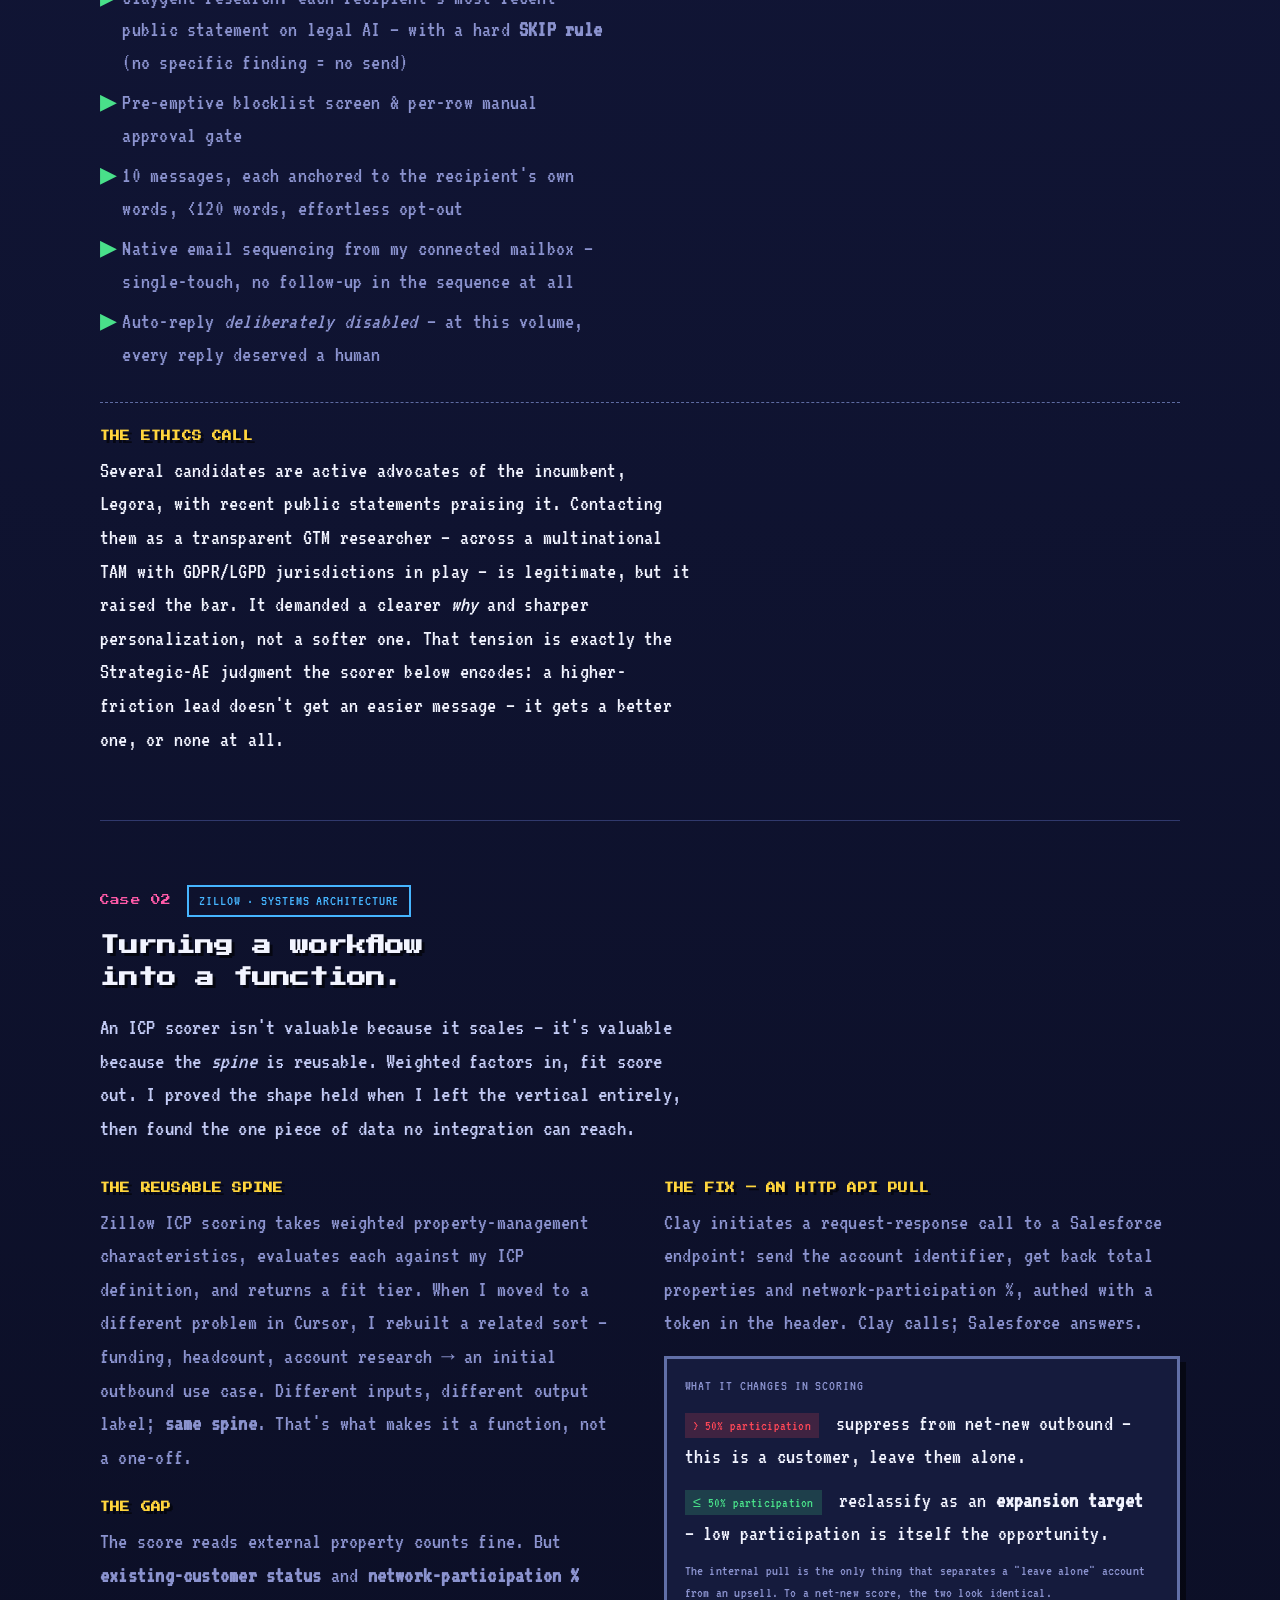
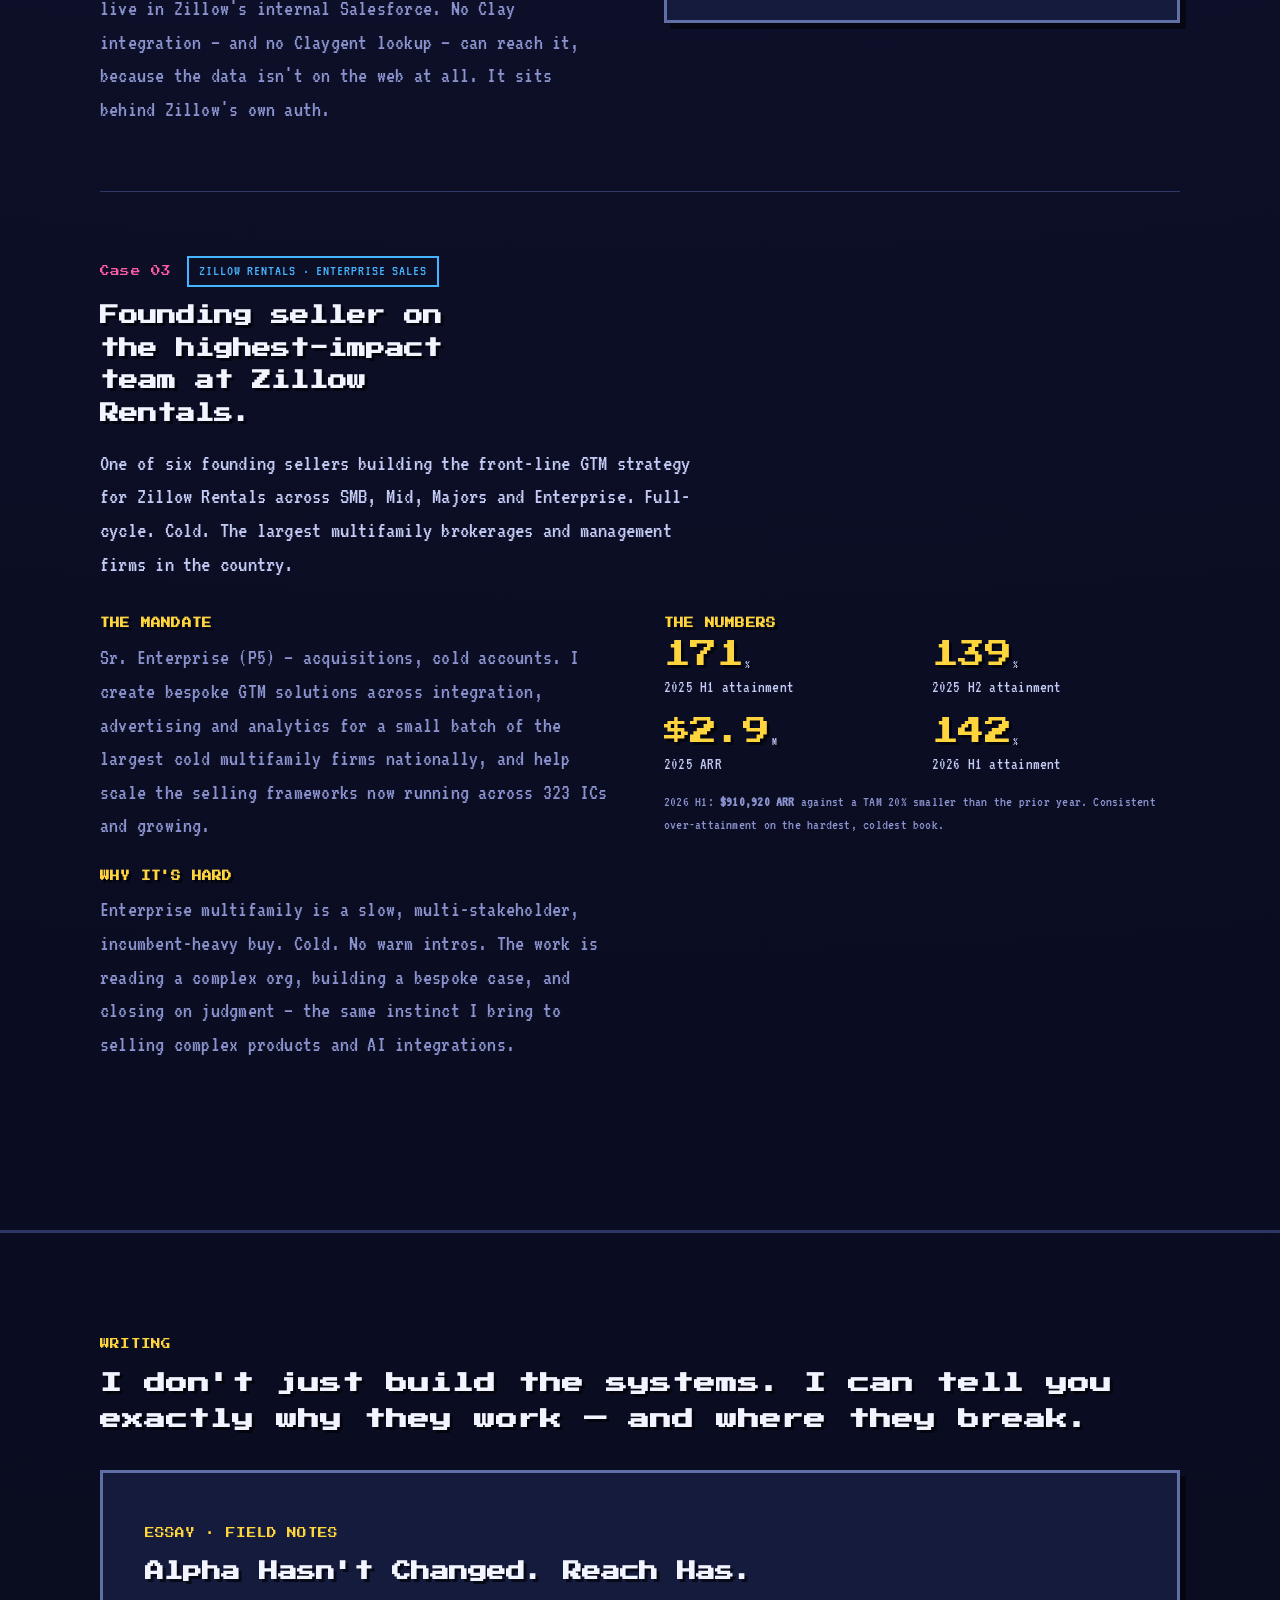
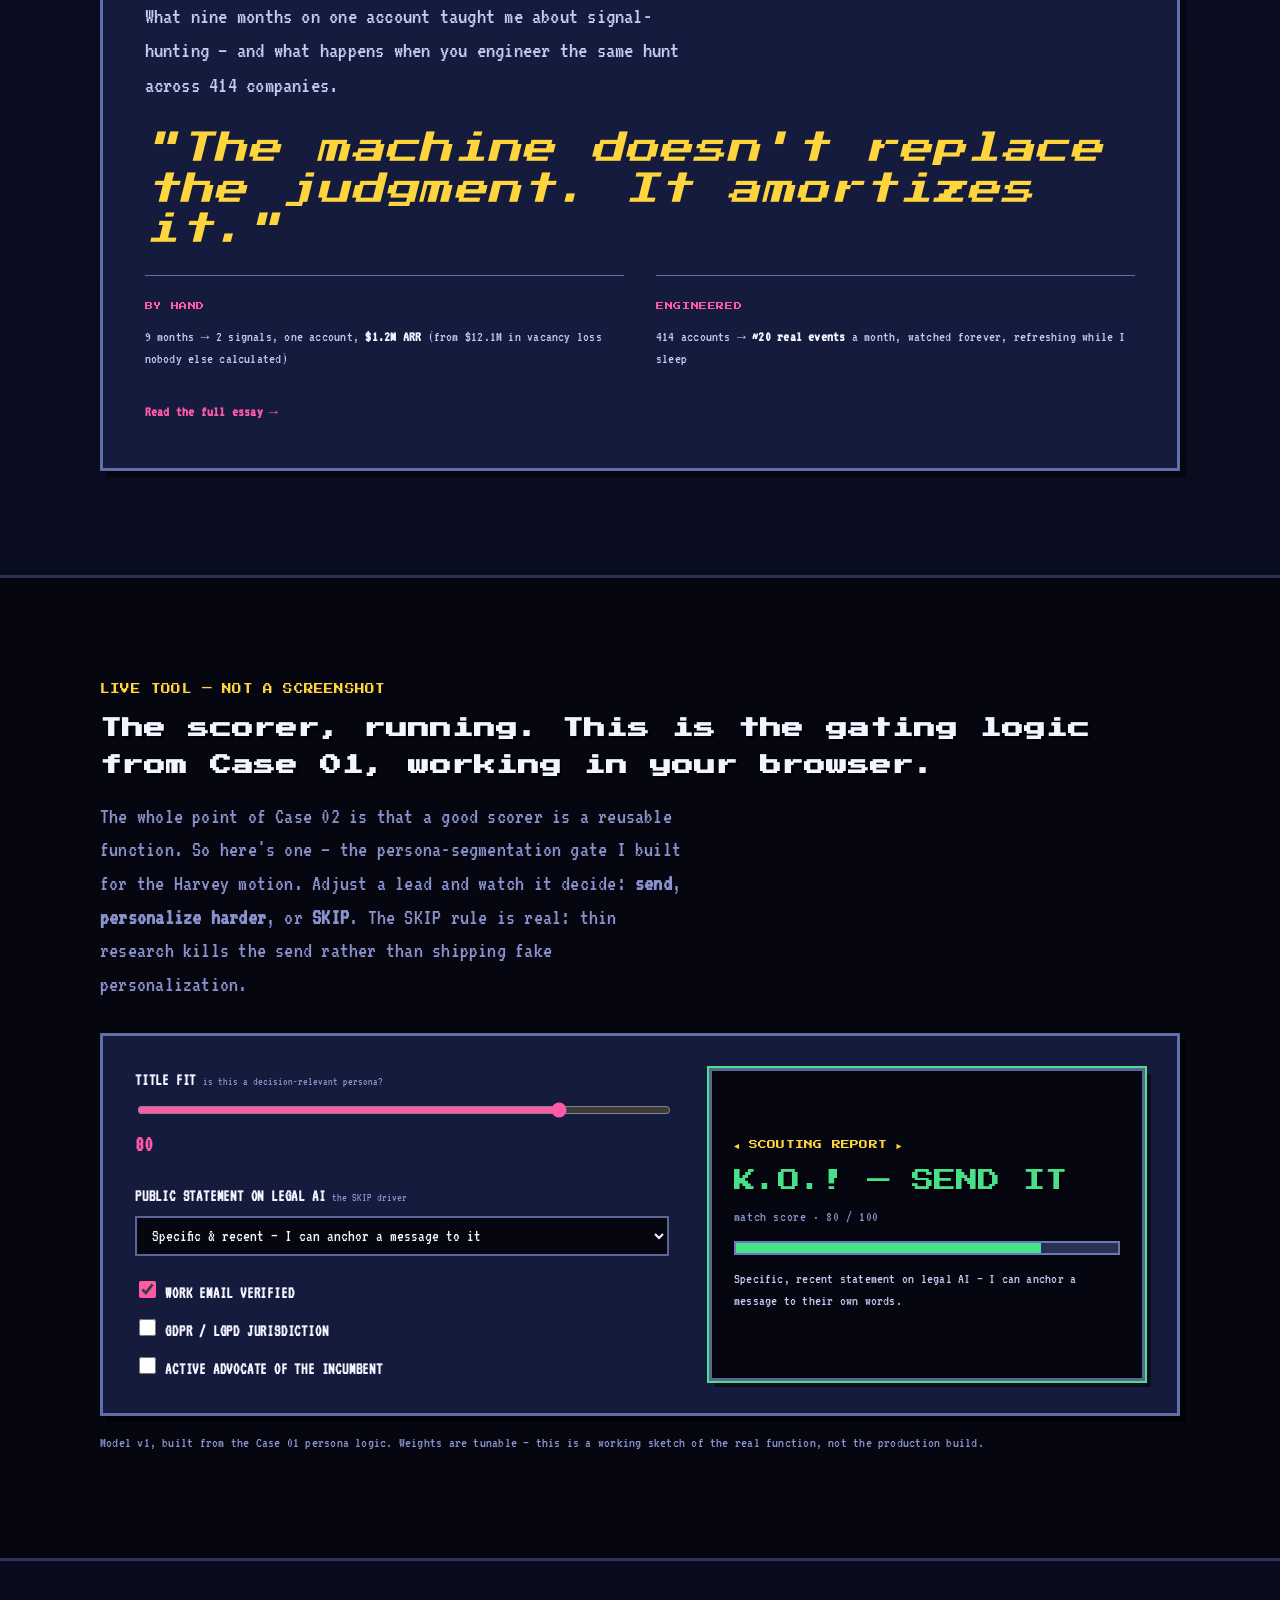
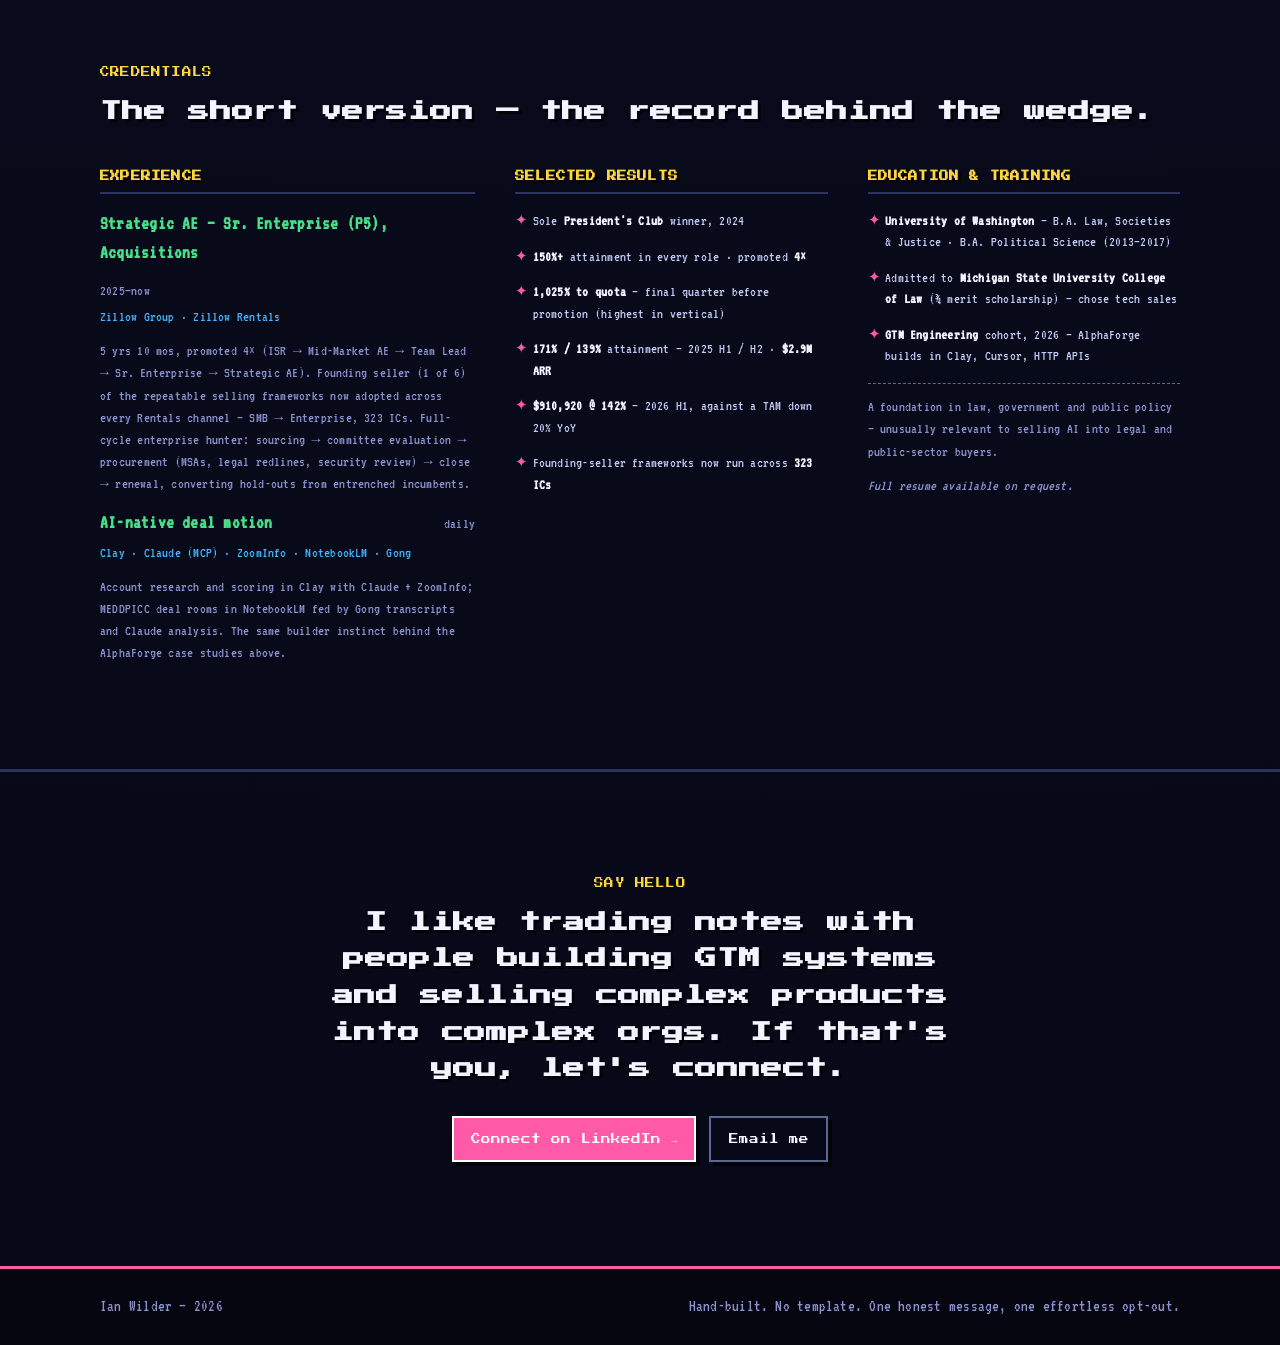
==== commit dc0fdb61: "Make ARCADE the default mode; PRO is the opt-out - data-mode='arcade' set statically on <html> so ar" ====
--- a/index.html
+++ b/index.html
@@ -1,5 +1,5 @@
 <!DOCTYPE html>
-<html lang="en">
+<html lang="en" data-mode="arcade">
 <head>
   <meta charset="UTF-8" />
   <meta name="viewport" content="width=device-width, initial-scale=1" />
@@ -13,7 +13,7 @@
   <meta property="og:title" content="Ian Wilder — Strategic Enterprise AE who builds his own pipeline" />
   <meta property="og:description" content="Closer's judgment, builder's hands. I sell complex products and AI integrations into complex orgs and engineer the GTM systems that source the pipeline." />
 
-  <script>try{var m=localStorage.getItem('iw-mode');if(m==='arcade')document.documentElement.setAttribute('data-mode','arcade');var t=localStorage.getItem('iw-theme');if(t==='light'||t==='dark')document.documentElement.setAttribute('data-theme',t);}catch(e){}</script>
+  <script>try{if(localStorage.getItem('iw-mode')==='pro')document.documentElement.setAttribute('data-mode','pro');var t=localStorage.getItem('iw-theme');if(t==='light'||t==='dark')document.documentElement.setAttribute('data-theme',t);}catch(e){}</script>
   <link rel="preload" href="css/styles.css" as="style" />
   <link rel="stylesheet" href="css/styles.css" />
   <link rel="stylesheet" href="css/components.css" />
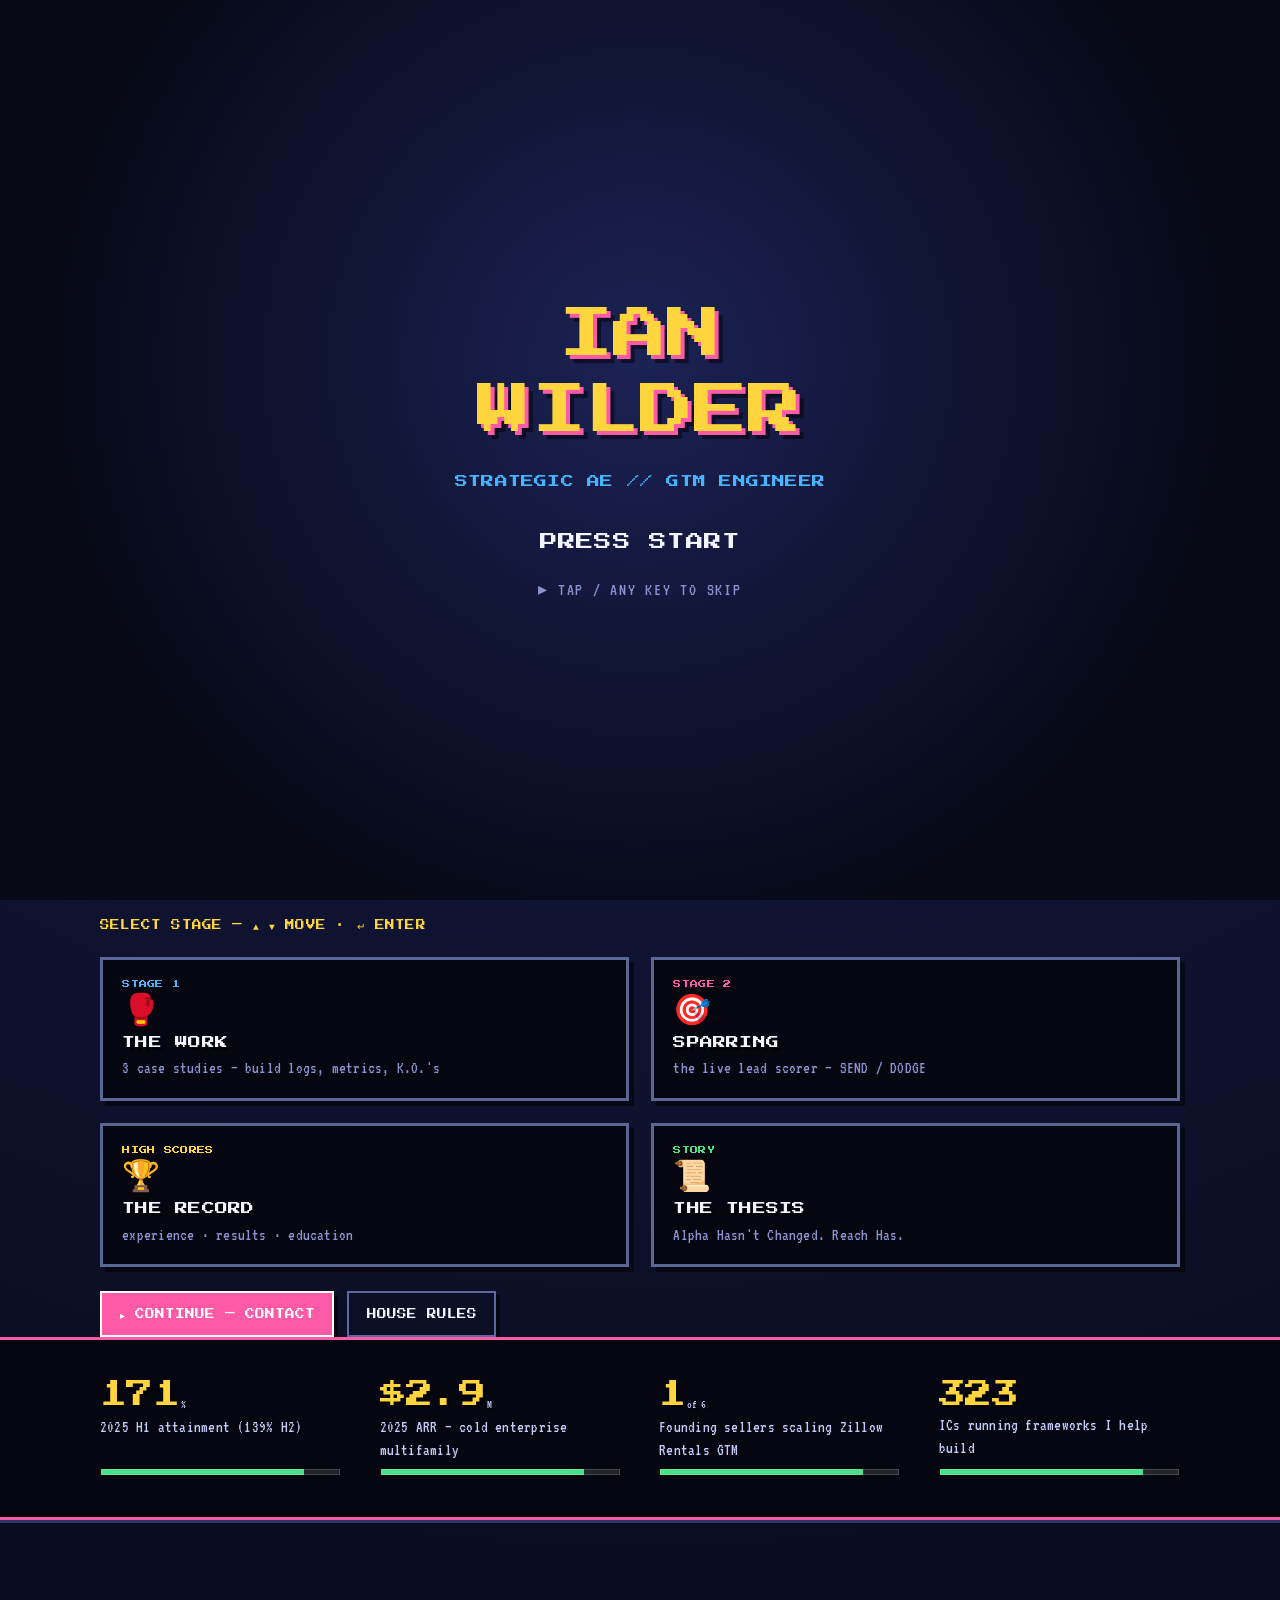
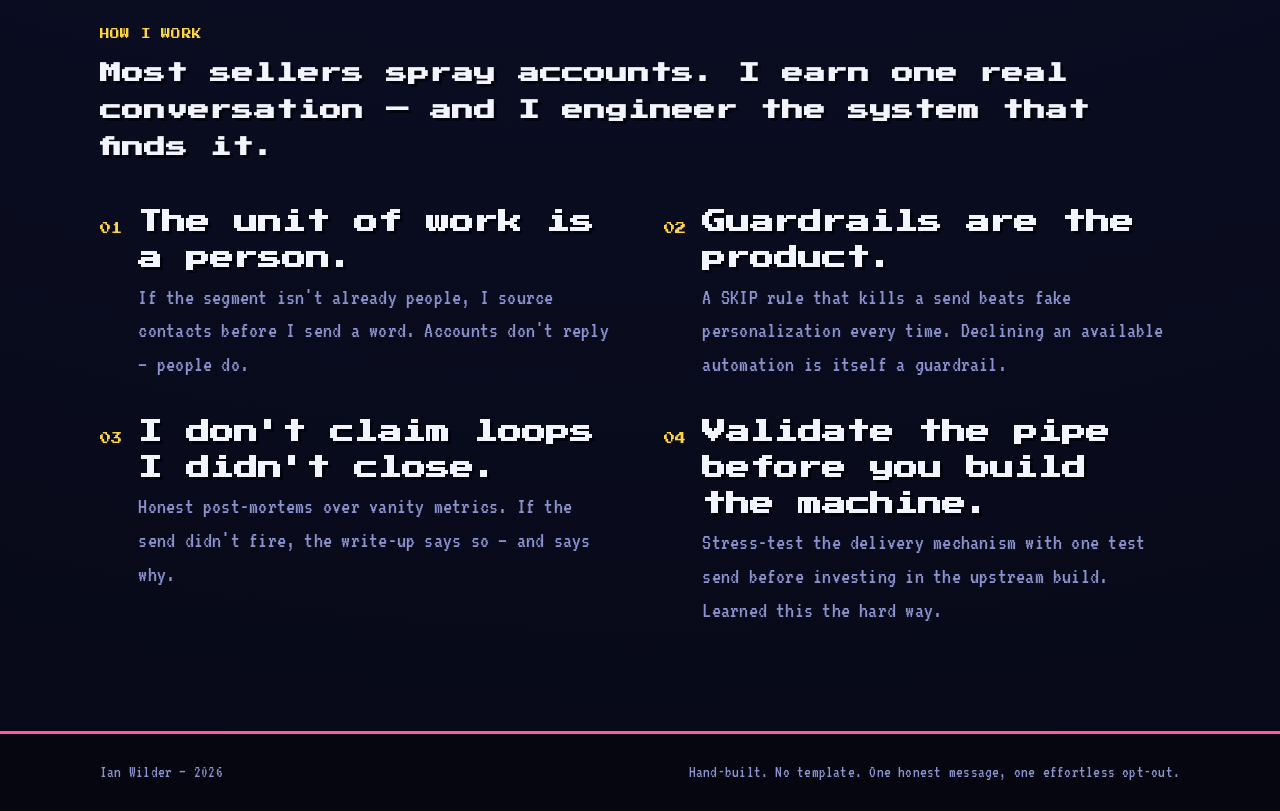
==== commit ff49b199: "Add arcade STAGE SELECT hub with screen-based navigation - ARCADE mode now navigates as screens: a S" ====
--- a/index.html
+++ b/index.html
@@ -32,6 +32,8 @@
       <div class="boot__coin">▸ TAP / ANY KEY TO SKIP</div>
     </div>
   </div>
+
+  <button id="stageBack" class="stage-back" type="button" aria-label="Back to stage select">◀ SELECT</button>
 
   <!-- ===================== NAV ===================== -->
   <header class="nav">
@@ -57,7 +59,7 @@
 
   <main id="top">
     <!-- ===================== HERO ===================== -->
-    <section class="hero">
+    <section class="hero" data-screen="hub">
       <div class="wrap">
         <p class="eyebrow">Strategic Enterprise AE · GTM Engineer</p>
         <h1 class="hero__title">
@@ -76,8 +78,45 @@
       </div>
     </section>
 
+    <!-- ===================== STAGE SELECT (arcade hub only) ===================== -->
+    <section class="stage-select" data-screen="hub" aria-label="Stage select">
+      <div class="wrap">
+        <p class="eyebrow">Select stage — ▲ ▼ move · ↵ enter</p>
+        <div class="stage-grid" id="stageGrid">
+          <a class="stage" href="#work" data-c="blue">
+            <span class="stage__no mono">STAGE 1</span>
+            <span class="stage__icon" aria-hidden="true">🥊</span>
+            <span class="stage__name">THE WORK</span>
+            <span class="stage__hint">3 case studies — build logs, metrics, K.O.'s</span>
+          </a>
+          <a class="stage" href="#scorer" data-c="pink">
+            <span class="stage__no mono">STAGE 2</span>
+            <span class="stage__icon" aria-hidden="true">🎯</span>
+            <span class="stage__name">SPARRING</span>
+            <span class="stage__hint">the live lead scorer — SEND / DODGE</span>
+          </a>
+          <a class="stage" href="#credentials" data-c="yellow">
+            <span class="stage__no mono">HIGH SCORES</span>
+            <span class="stage__icon" aria-hidden="true">🏆</span>
+            <span class="stage__name">THE RECORD</span>
+            <span class="stage__hint">experience · results · education</span>
+          </a>
+          <a class="stage" href="#writing" data-c="green">
+            <span class="stage__no mono">STORY</span>
+            <span class="stage__icon" aria-hidden="true">📜</span>
+            <span class="stage__name">THE THESIS</span>
+            <span class="stage__hint">Alpha Hasn't Changed. Reach Has.</span>
+          </a>
+        </div>
+        <div class="stage-extra">
+          <a class="btn btn--primary" href="#contact">▸ CONTINUE — CONTACT</a>
+          <a class="btn" href="#principles">HOUSE RULES</a>
+        </div>
+      </div>
+    </section>
+
     <!-- ===================== PROOF BAR ===================== -->
-    <section class="proof" aria-label="Proof points">
+    <section class="proof" aria-label="Proof points" data-screen="hub">
       <div class="wrap proof__grid">
         <div class="stat">
           <span class="stat__num">171<span class="stat__unit">%</span></span>
@@ -99,7 +138,7 @@
     </section>
 
     <!-- ===================== PRINCIPLES ===================== -->
-    <section id="principles" class="section">
+    <section id="principles" class="section" data-screen="hub">
       <div class="wrap">
         <p class="eyebrow">How I work</p>
         <h2 class="section__title measure">Most sellers spray accounts. I earn one real conversation — and I engineer the system that finds it.</h2>
@@ -137,7 +176,7 @@
     </section>
 
     <!-- ===================== WORK ===================== -->
-    <section id="work" class="section">
+    <section id="work" class="section" data-screen="work">
       <div class="wrap">
         <p class="eyebrow">Selected work</p>
         <h2 class="section__title measure">Three builds. Two show I can engineer the system. One shows I can close on it.</h2>
@@ -280,7 +319,7 @@
     </section>
 
     <!-- ===================== WRITING ===================== -->
-    <section id="writing" class="section section--writing">
+    <section id="writing" class="section section--writing" data-screen="writing">
       <div class="wrap">
         <p class="eyebrow">Writing</p>
         <h2 class="section__title measure">I don't just build the systems. I can tell you exactly why they work — and where they break.</h2>
@@ -309,7 +348,7 @@
     </section>
 
     <!-- ===================== SCORER (you-only) ===================== -->
-    <section id="scorer" class="section section--scorer">
+    <section id="scorer" class="section section--scorer" data-screen="scorer">
       <div class="wrap">
         <p class="eyebrow">Live tool — not a screenshot</p>
         <h2 class="section__title measure">The scorer, running. This is the gating logic from Case&nbsp;01, working in your browser.</h2>
@@ -366,7 +405,7 @@
     </section>
 
     <!-- ===================== CREDENTIALS ===================== -->
-    <section id="credentials" class="section">
+    <section id="credentials" class="section" data-screen="credentials">
       <div class="wrap">
         <p class="eyebrow">Credentials</p>
         <h2 class="section__title measure">The short version — the record behind the wedge.</h2>
@@ -421,7 +460,7 @@
     </section>
 
     <!-- ===================== CONTACT ===================== -->
-    <section id="contact" class="section section--contact">
+    <section id="contact" class="section section--contact" data-screen="contact">
       <div class="wrap center">
         <p class="eyebrow">Say hello</p>
         <h2 class="section__title contact__title">I like trading notes with people building GTM systems and selling complex products into complex orgs. If that's you, let's connect.</h2>
--- a/css/arcade.css
+++ b/css/arcade.css
@@ -245,6 +245,68 @@
 :root[data-mode="arcade"] .footer__inner { font-family: var(--font-mono); font-size: 1.05rem; }
 
 /* =========================================================================
+   STAGE SELECT hub + screen system (ARCADE ONLY)
+   ========================================================================= */
+/* These elements never appear in PRO mode */
+.stage-select, .stage-back { display: none; }
+
+:root[data-mode="arcade"] .stage-select { display: block; }
+:root[data-mode="arcade"] .hero__cta { display: none; }          /* grid replaces CTAs */
+/* one screen at a time */
+:root[data-mode="arcade"] [data-screen][hidden] { display: none !important; }
+:root[data-mode="arcade"] [data-screen]:not([hidden]) { animation: screen-in 0.28s ease both; }
+
+.stage-grid { display: grid; gap: 1rem; margin-top: 1.5rem; }
+@media (min-width: 640px) { .stage-grid { grid-template-columns: 1fr 1fr; gap: 1.4rem; } }
+.stage {
+  --sc: var(--arc-blue);
+  display: grid; gap: 0.4rem; text-decoration: none; color: var(--ink);
+  border: 3px solid var(--line-strong); background: #05060f; padding: 1.1rem 1.2rem;
+  box-shadow: 5px 5px 0 rgba(0,0,0,0.5); position: relative; transition: transform .1s, border-color .15s, box-shadow .1s;
+}
+.stage[data-c="blue"]   { --sc: var(--arc-blue); }
+.stage[data-c="pink"]   { --sc: var(--accent); }
+.stage[data-c="yellow"] { --sc: var(--arc-yellow); }
+.stage[data-c="green"]  { --sc: var(--arc-green); }
+.stage:hover, .stage:focus-visible {
+  border-color: var(--sc); color: var(--ink); outline: none;
+  transform: translate(-2px, -2px); box-shadow: 7px 7px 0 rgba(0,0,0,0.55);
+}
+.stage:hover::before, .stage:focus-visible::before {
+  content: "\25B6"; position: absolute; left: -1.4rem; top: 1.1rem; color: var(--sc);
+  animation: arc-blink 0.7s steps(1) infinite;
+}
+.stage__no { font-family: var(--font-serif); font-size: 0.5rem; color: var(--sc); letter-spacing: 0.04em; }
+.stage__icon { font-size: 1.9rem; line-height: 1; }
+.stage__name { font-family: var(--font-serif); font-size: 0.8rem; color: var(--ink); text-shadow: 3px 3px 0 rgba(0,0,0,0.6); }
+.stage__hint { font-size: 1.05rem; color: var(--muted); line-height: 1.3; }
+.stage-extra { display: flex; gap: 0.8rem; flex-wrap: wrap; margin-top: 1.5rem; }
+
+/* Back-to-hub button (only when not on the hub screen) */
+:root[data-mode="arcade"] body.screen-not-hub .stage-back {
+  display: inline-flex; align-items: center; position: fixed; z-index: 45;
+  top: 70px; left: 12px; cursor: pointer;
+  font-family: var(--font-serif); font-size: 0.55rem; color: #fff;
+  background: var(--accent); border: 2px solid #fff; border-radius: 0;
+  box-shadow: 3px 3px 0 rgba(0,0,0,0.6); padding: 0.5rem 0.7rem;
+}
+:root[data-mode="arcade"] body.screen-not-hub .stage-back:hover {
+  background: var(--arc-yellow); color: #000; border-color: #000; transform: translate(-1px,-1px);
+}
+/* give screens breathing room below the fixed back button */
+:root[data-mode="arcade"] body.screen-not-hub main { padding-top: 2.6rem; }
+
+@keyframes screen-in { from { opacity: 0; transform: translateY(10px); } to { opacity: 1; transform: translateY(0); } }
+@media (prefers-reduced-motion: reduce) {
+  :root[data-mode="arcade"] [data-screen]:not([hidden]) { animation: none; }
+  .stage:hover::before, .stage:focus-visible::before { animation: none; }
+}
+@media (max-width: 560px) {
+  .stage__name { font-size: 0.7rem; }
+  :root[data-mode="arcade"] body.screen-not-hub .stage-back { top: 62px; font-size: 0.5rem; }
+}
+
+/* =========================================================================
    BOOT / TITLE SCREEN
    ========================================================================= */
 .boot.is-on {
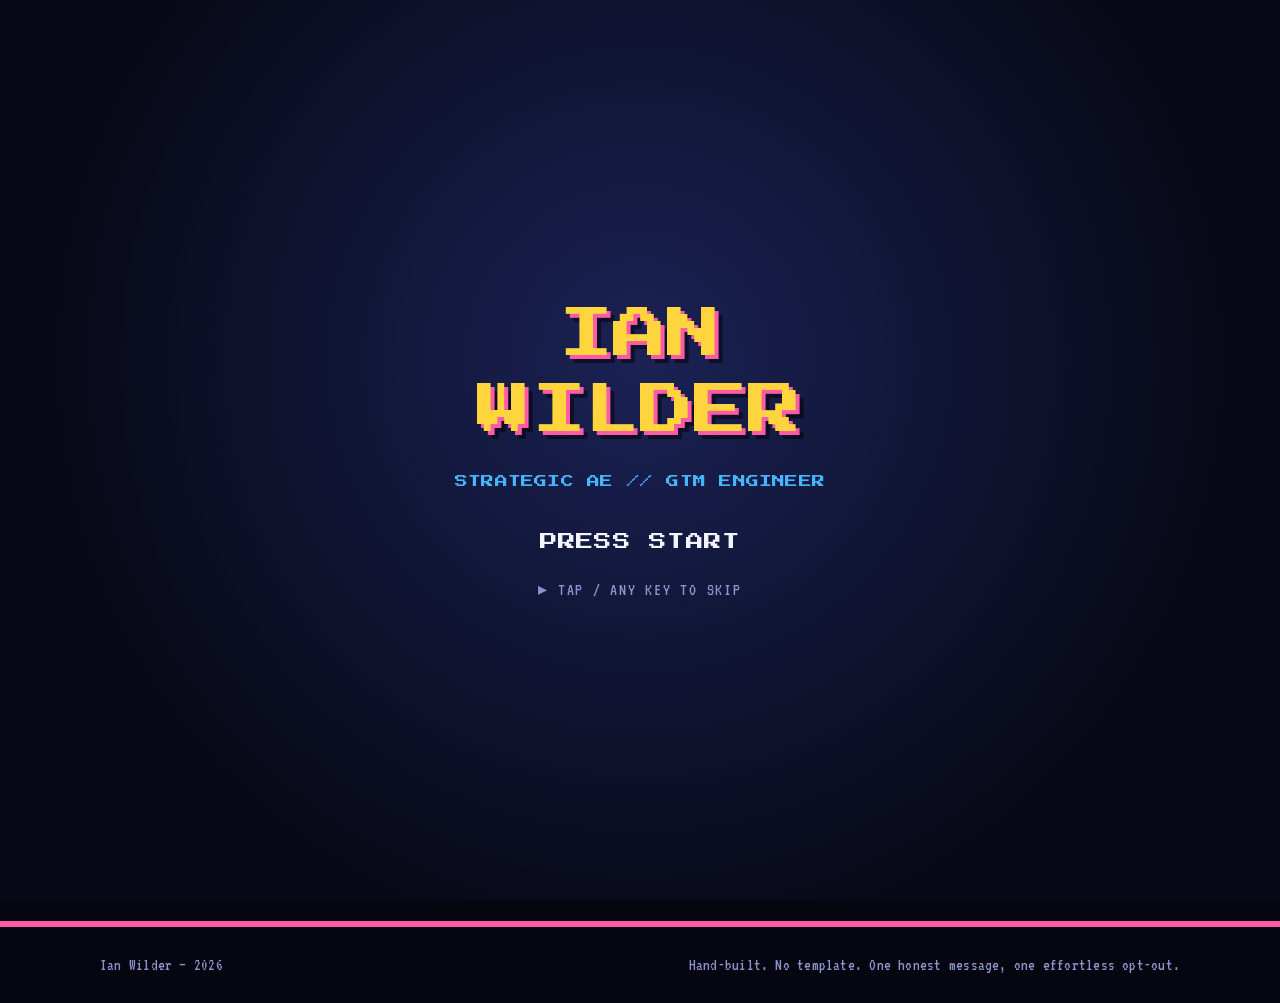
==== commit 3b055211: "Redesign arcade hub: side-by-side intro + vertical menu; fix asset caching Caching (important): - ve" ====
--- a/index.html
+++ b/index.html
@@ -14,10 +14,10 @@
   <meta property="og:description" content="Closer's judgment, builder's hands. I sell complex products and AI integrations into complex orgs and engineer the GTM systems that source the pipeline." />
 
   <script>try{if(localStorage.getItem('iw-mode')==='pro')document.documentElement.setAttribute('data-mode','pro');var t=localStorage.getItem('iw-theme');if(t==='light'||t==='dark')document.documentElement.setAttribute('data-theme',t);}catch(e){}</script>
-  <link rel="preload" href="css/styles.css" as="style" />
-  <link rel="stylesheet" href="css/styles.css" />
-  <link rel="stylesheet" href="css/components.css" />
-  <link rel="stylesheet" href="css/arcade.css" />
+  <link rel="preload" href="css/styles.css?v=2" as="style" />
+  <link rel="stylesheet" href="css/styles.css?v=2" />
+  <link rel="stylesheet" href="css/components.css?v=2" />
+  <link rel="stylesheet" href="css/arcade.css?v=2" />
 </head>
 <body>
   <a href="#work" class="sr-only">Skip to work</a>
@@ -58,60 +58,37 @@
   </header>
 
   <main id="top">
-    <!-- ===================== HERO ===================== -->
+    <!-- ===================== HERO + STAGE SELECT (hub) ===================== -->
     <section class="hero" data-screen="hub">
-      <div class="wrap">
-        <p class="eyebrow">Strategic Enterprise AE · GTM Engineer</p>
-        <h1 class="hero__title">
-          I sell complex products and AI integrations into complex orgs&nbsp;— and I build the
-          <span class="u-accent">machine that sources the pipeline.</span>
-        </h1>
-        <p class="hero__lead measure">
-          Founding enterprise seller at Zillow Rentals. I map markets, engineer the
-          outbound systems that warm cold accounts, and get in the room with the
-          people who sign. Closer's judgment, builder's hands.
-        </p>
-        <div class="hero__cta">
-          <a class="btn btn--primary" href="#work">See the work</a>
-          <a class="btn" href="#scorer">Try the scorer &rarr;</a>
-        </div>
-      </div>
-    </section>
-
-    <!-- ===================== STAGE SELECT (arcade hub only) ===================== -->
-    <section class="stage-select" data-screen="hub" aria-label="Stage select">
-      <div class="wrap">
-        <p class="eyebrow">Select stage — ▲ ▼ move · ↵ enter</p>
-        <div class="stage-grid" id="stageGrid">
-          <a class="stage" href="#work" data-c="blue">
-            <span class="stage__no mono">STAGE 1</span>
-            <span class="stage__icon" aria-hidden="true">🥊</span>
-            <span class="stage__name">THE WORK</span>
-            <span class="stage__hint">3 case studies — build logs, metrics, K.O.'s</span>
-          </a>
-          <a class="stage" href="#scorer" data-c="pink">
-            <span class="stage__no mono">STAGE 2</span>
-            <span class="stage__icon" aria-hidden="true">🎯</span>
-            <span class="stage__name">SPARRING</span>
-            <span class="stage__hint">the live lead scorer — SEND / DODGE</span>
-          </a>
-          <a class="stage" href="#credentials" data-c="yellow">
-            <span class="stage__no mono">HIGH SCORES</span>
-            <span class="stage__icon" aria-hidden="true">🏆</span>
-            <span class="stage__name">THE RECORD</span>
-            <span class="stage__hint">experience · results · education</span>
-          </a>
-          <a class="stage" href="#writing" data-c="green">
-            <span class="stage__no mono">STORY</span>
-            <span class="stage__icon" aria-hidden="true">📜</span>
-            <span class="stage__name">THE THESIS</span>
-            <span class="stage__hint">Alpha Hasn't Changed. Reach Has.</span>
-          </a>
-        </div>
-        <div class="stage-extra">
-          <a class="btn btn--primary" href="#contact">▸ CONTINUE — CONTACT</a>
-          <a class="btn" href="#principles">HOUSE RULES</a>
-        </div>
+      <div class="wrap hero__grid">
+        <div class="hero__intro">
+          <p class="eyebrow">Strategic Enterprise AE · GTM Engineer</p>
+          <h1 class="hero__title">
+            I sell complex products and AI integrations into complex orgs&nbsp;— and I build the
+            <span class="u-accent">machine that sources the pipeline.</span>
+          </h1>
+          <p class="hero__lead measure">
+            Founding enterprise seller at Zillow Rentals. I map markets, engineer the
+            outbound systems that warm cold accounts, and get in the room with the
+            people who sign. Closer's judgment, builder's hands.
+          </p>
+          <div class="hero__cta">
+            <a class="btn btn--primary" href="#work">See the work</a>
+            <a class="btn" href="#scorer">Try the scorer &rarr;</a>
+          </div>
+        </div>
+
+        <nav class="stage-select" aria-label="Stage select">
+          <p class="stage-select__title">Select stage — ▲▼ / ↵</p>
+          <ul class="stage-menu" id="stageGrid">
+            <li><a class="stage" href="#work" data-c="blue"><span class="stage__no mono">01</span><span class="stage__text"><span class="stage__name">THE WORK</span><span class="stage__hint">3 case studies — build logs &amp; K.O.'s</span></span></a></li>
+            <li><a class="stage" href="#scorer" data-c="pink"><span class="stage__no mono">02</span><span class="stage__text"><span class="stage__name">SPARRING</span><span class="stage__hint">the live lead scorer — SEND / DODGE</span></span></a></li>
+            <li><a class="stage" href="#credentials" data-c="yellow"><span class="stage__no mono">03</span><span class="stage__text"><span class="stage__name">HIGH SCORES</span><span class="stage__hint">experience · results · education</span></span></a></li>
+            <li><a class="stage" href="#writing" data-c="green"><span class="stage__no mono">04</span><span class="stage__text"><span class="stage__name">THE THESIS</span><span class="stage__hint">Alpha Hasn't Changed. Reach Has.</span></span></a></li>
+            <li><a class="stage" href="#principles" data-c="blue"><span class="stage__no mono">05</span><span class="stage__text"><span class="stage__name">HOUSE RULES</span><span class="stage__hint">how I work</span></span></a></li>
+            <li><a class="stage" href="#contact" data-c="pink"><span class="stage__no mono">06</span><span class="stage__text"><span class="stage__name">CONTACT</span><span class="stage__hint">say hello</span></span></a></li>
+          </ul>
+        </nav>
       </div>
     </section>
 
@@ -138,7 +115,7 @@
     </section>
 
     <!-- ===================== PRINCIPLES ===================== -->
-    <section id="principles" class="section" data-screen="hub">
+    <section id="principles" class="section" data-screen="principles">
       <div class="wrap">
         <p class="eyebrow">How I work</p>
         <h2 class="section__title measure">Most sellers spray accounts. I earn one real conversation — and I engineer the system that finds it.</h2>
@@ -479,7 +456,7 @@
     </div>
   </footer>
 
-  <script src="js/site.js" defer></script>
-  <script src="js/arcade.js" defer></script>
+  <script src="js/site.js?v=2" defer></script>
+  <script src="js/arcade.js?v=2" defer></script>
 </body>
 </html>
--- a/css/arcade.css
+++ b/css/arcade.css
@@ -251,36 +251,53 @@
 .stage-select, .stage-back { display: none; }
 
 :root[data-mode="arcade"] .stage-select { display: block; }
-:root[data-mode="arcade"] .hero__cta { display: none; }          /* grid replaces CTAs */
+:root[data-mode="arcade"] .hero__cta { display: none; }          /* menu replaces CTAs */
 /* one screen at a time */
 :root[data-mode="arcade"] [data-screen][hidden] { display: none !important; }
 :root[data-mode="arcade"] [data-screen]:not([hidden]) { animation: screen-in 0.28s ease both; }
 
-.stage-grid { display: grid; gap: 1rem; margin-top: 1.5rem; }
-@media (min-width: 640px) { .stage-grid { grid-template-columns: 1fr 1fr; gap: 1.4rem; } }
+/* Hub top: the "what I do" text sits beside the stage menu */
+:root[data-mode="arcade"] .hero { padding-block: clamp(1.8rem, 1rem + 4vw, 3.6rem); }
+:root[data-mode="arcade"] .hero__grid { display: grid; gap: 2rem; align-items: start; }
+@media (min-width: 860px) {
+  :root[data-mode="arcade"] .hero__grid {
+    grid-template-columns: 1.15fr 0.85fr; gap: clamp(2rem, 4vw, 4rem);
+  }
+}
+:root[data-mode="arcade"] .hero__title { font-size: clamp(1rem, 0.7rem + 1.9vw, 1.7rem); }
+:root[data-mode="arcade"] .hero__lead { font-size: clamp(1.1rem, 1rem + 0.5vw, 1.35rem); }
+:root[data-mode="arcade"] .stage-select { border-left: 3px solid var(--line); padding-left: 1.2rem; }
+@media (max-width: 859px) { :root[data-mode="arcade"] .stage-select { border-left: 0; padding-left: 0; } }
+
+/* Stage menu — vertical arcade main-menu */
+.stage-select__title {
+  font-family: var(--font-serif); font-size: 0.6rem; color: var(--arc-yellow);
+  letter-spacing: 0.03em; margin: 0;
+}
+.stage-menu { list-style: none; margin: 1.1rem 0 0; padding: 0; display: grid; gap: 0.55rem; }
 .stage {
   --sc: var(--arc-blue);
-  display: grid; gap: 0.4rem; text-decoration: none; color: var(--ink);
-  border: 3px solid var(--line-strong); background: #05060f; padding: 1.1rem 1.2rem;
-  box-shadow: 5px 5px 0 rgba(0,0,0,0.5); position: relative; transition: transform .1s, border-color .15s, box-shadow .1s;
+  display: flex; align-items: center; gap: 0.9rem; text-decoration: none; color: var(--ink);
+  border: 2px solid var(--line); border-left: 4px solid var(--sc); background: #05060f;
+  padding: 0.7rem 0.9rem; box-shadow: 3px 3px 0 rgba(0,0,0,0.5); position: relative;
+  transition: transform .1s, border-color .15s, background .15s;
 }
 .stage[data-c="blue"]   { --sc: var(--arc-blue); }
 .stage[data-c="pink"]   { --sc: var(--accent); }
 .stage[data-c="yellow"] { --sc: var(--arc-yellow); }
 .stage[data-c="green"]  { --sc: var(--arc-green); }
 .stage:hover, .stage:focus-visible {
-  border-color: var(--sc); color: var(--ink); outline: none;
-  transform: translate(-2px, -2px); box-shadow: 7px 7px 0 rgba(0,0,0,0.55);
+  outline: none; color: var(--ink); border-color: var(--sc);
+  background: color-mix(in srgb, var(--sc) 12%, #05060f); transform: translateX(5px);
 }
 .stage:hover::before, .stage:focus-visible::before {
-  content: "\25B6"; position: absolute; left: -1.4rem; top: 1.1rem; color: var(--sc);
+  content: "\25B6"; position: absolute; left: -1.25rem; color: var(--sc);
   animation: arc-blink 0.7s steps(1) infinite;
 }
-.stage__no { font-family: var(--font-serif); font-size: 0.5rem; color: var(--sc); letter-spacing: 0.04em; }
-.stage__icon { font-size: 1.9rem; line-height: 1; }
-.stage__name { font-family: var(--font-serif); font-size: 0.8rem; color: var(--ink); text-shadow: 3px 3px 0 rgba(0,0,0,0.6); }
-.stage__hint { font-size: 1.05rem; color: var(--muted); line-height: 1.3; }
-.stage-extra { display: flex; gap: 0.8rem; flex-wrap: wrap; margin-top: 1.5rem; }
+.stage__no { font-family: var(--font-serif); font-size: 0.6rem; color: var(--sc); flex: none; }
+.stage__text { display: flex; flex-direction: column; gap: 0.15rem; min-width: 0; }
+.stage__name { font-family: var(--font-serif); font-size: 0.68rem; color: var(--ink); text-shadow: 2px 2px 0 rgba(0,0,0,0.6); }
+.stage__hint { font-size: 1rem; color: var(--muted); line-height: 1.2; }
 
 /* Back-to-hub button (only when not on the hub screen) */
 :root[data-mode="arcade"] body.screen-not-hub .stage-back {
